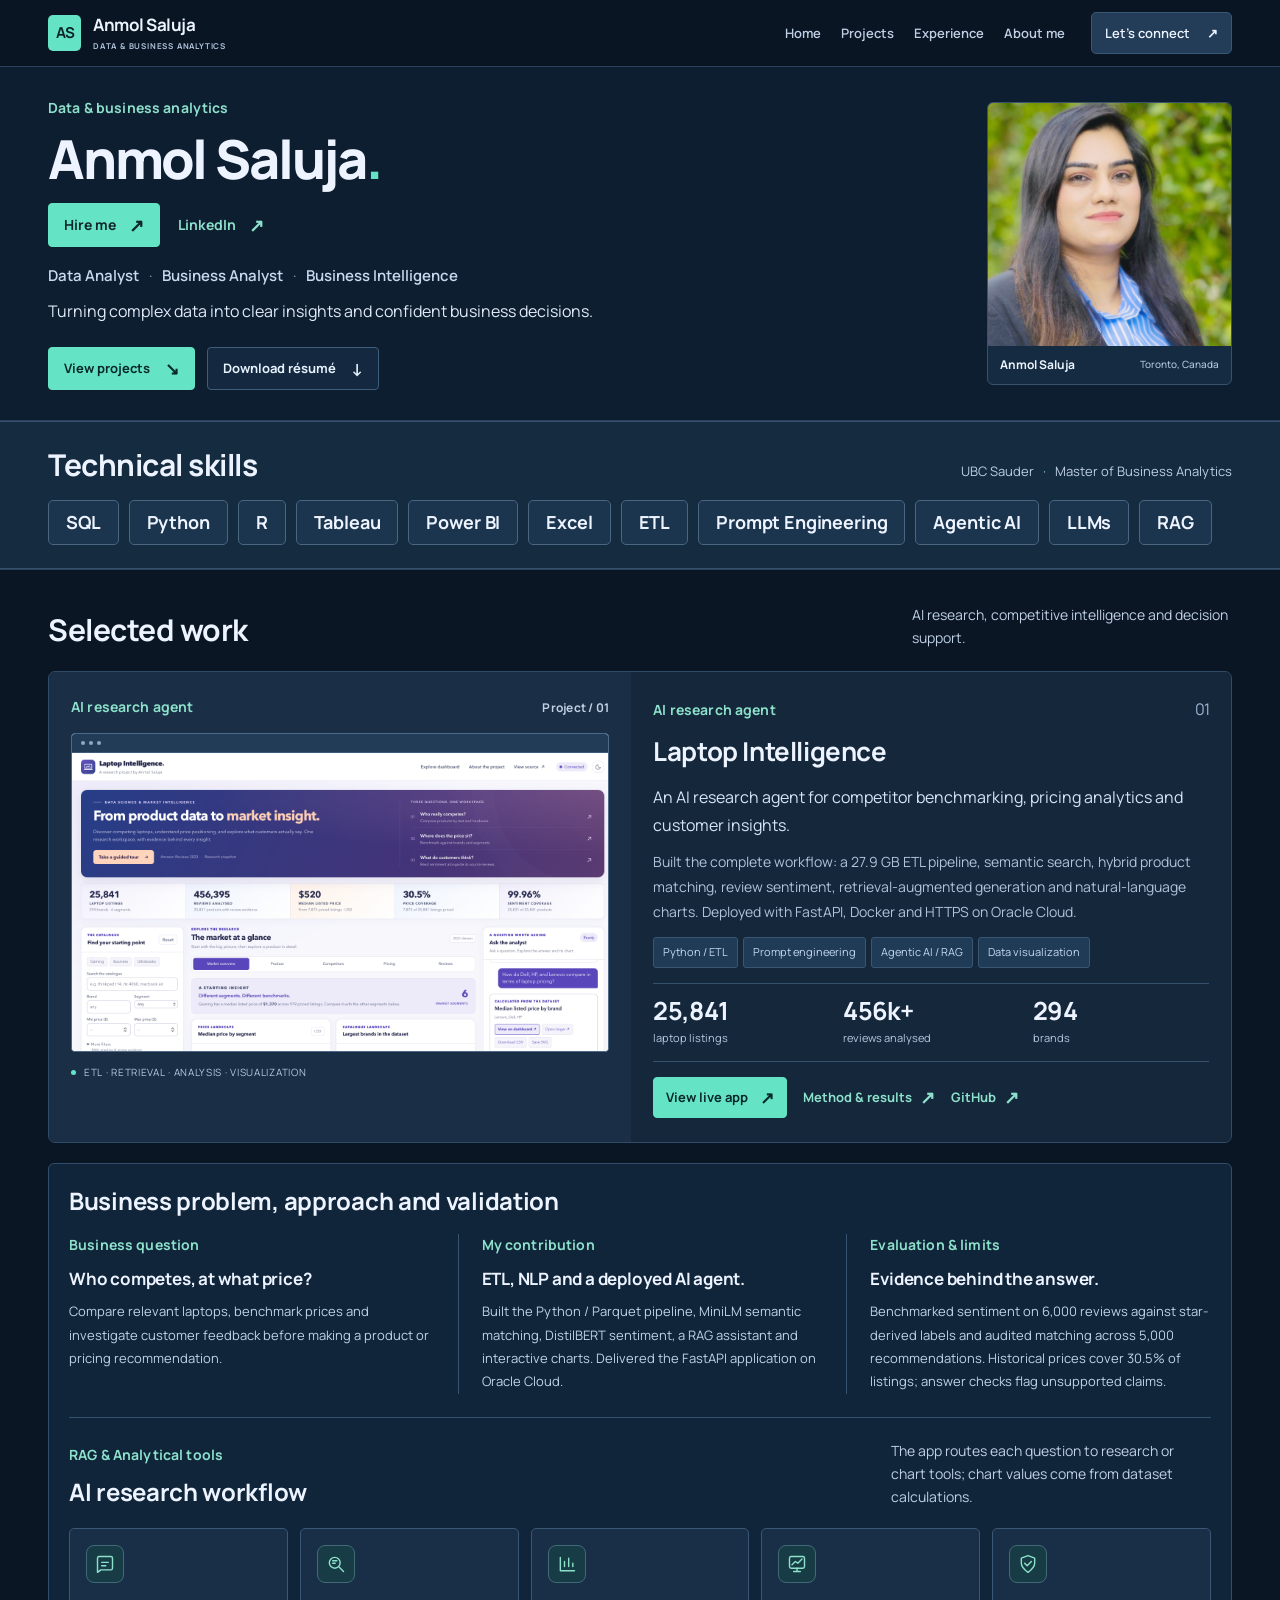
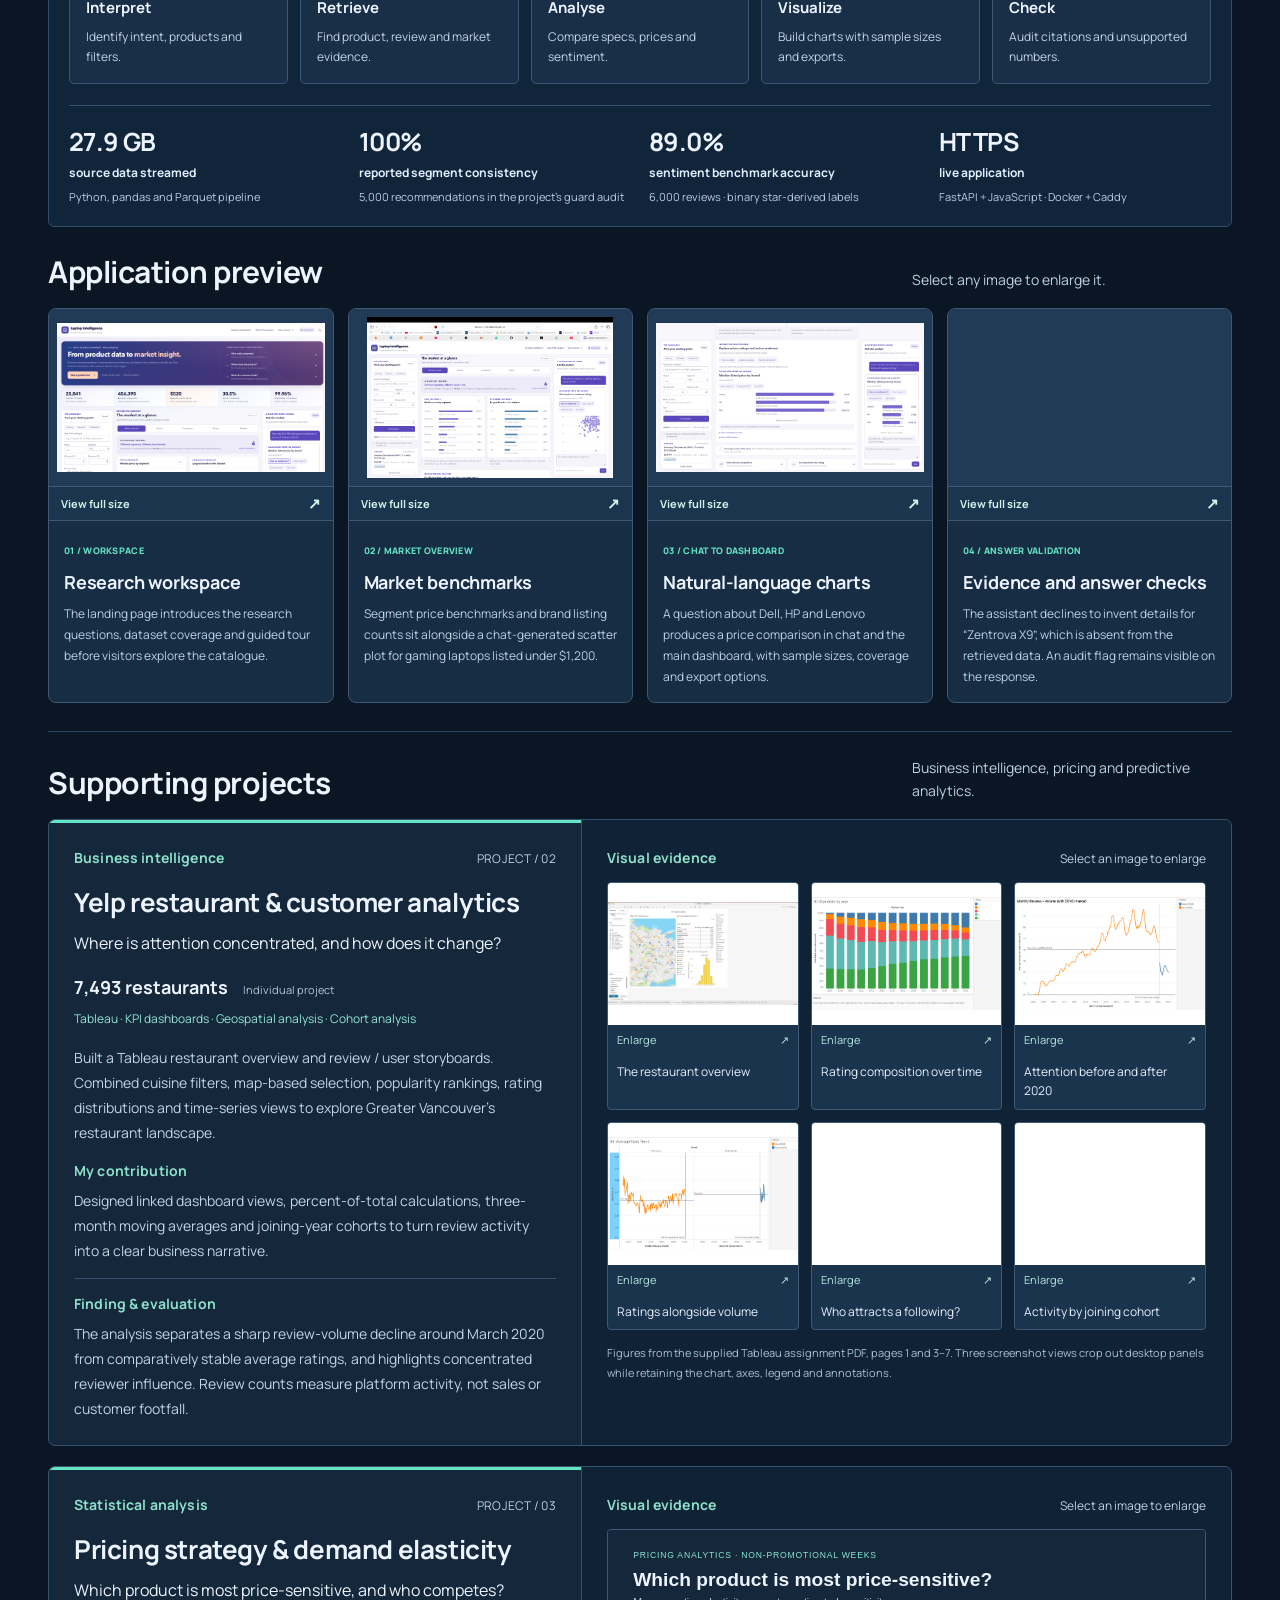
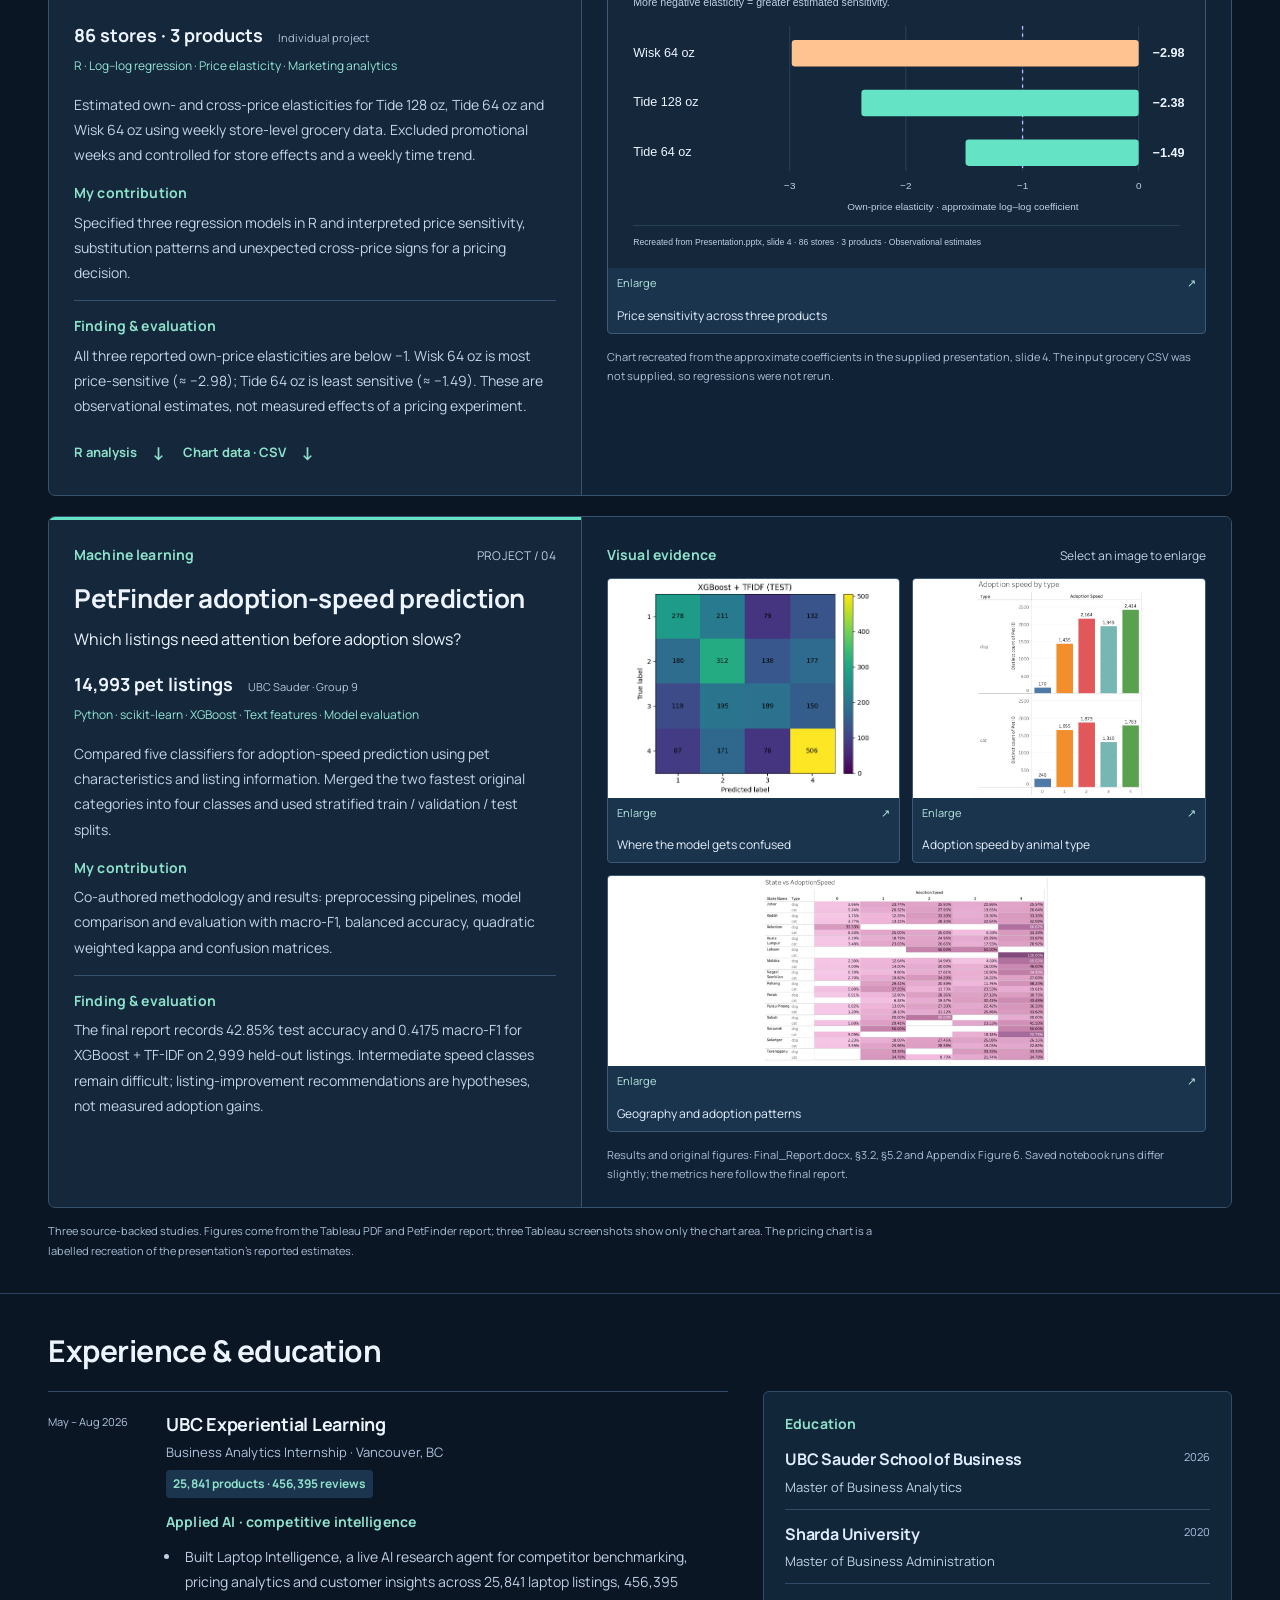
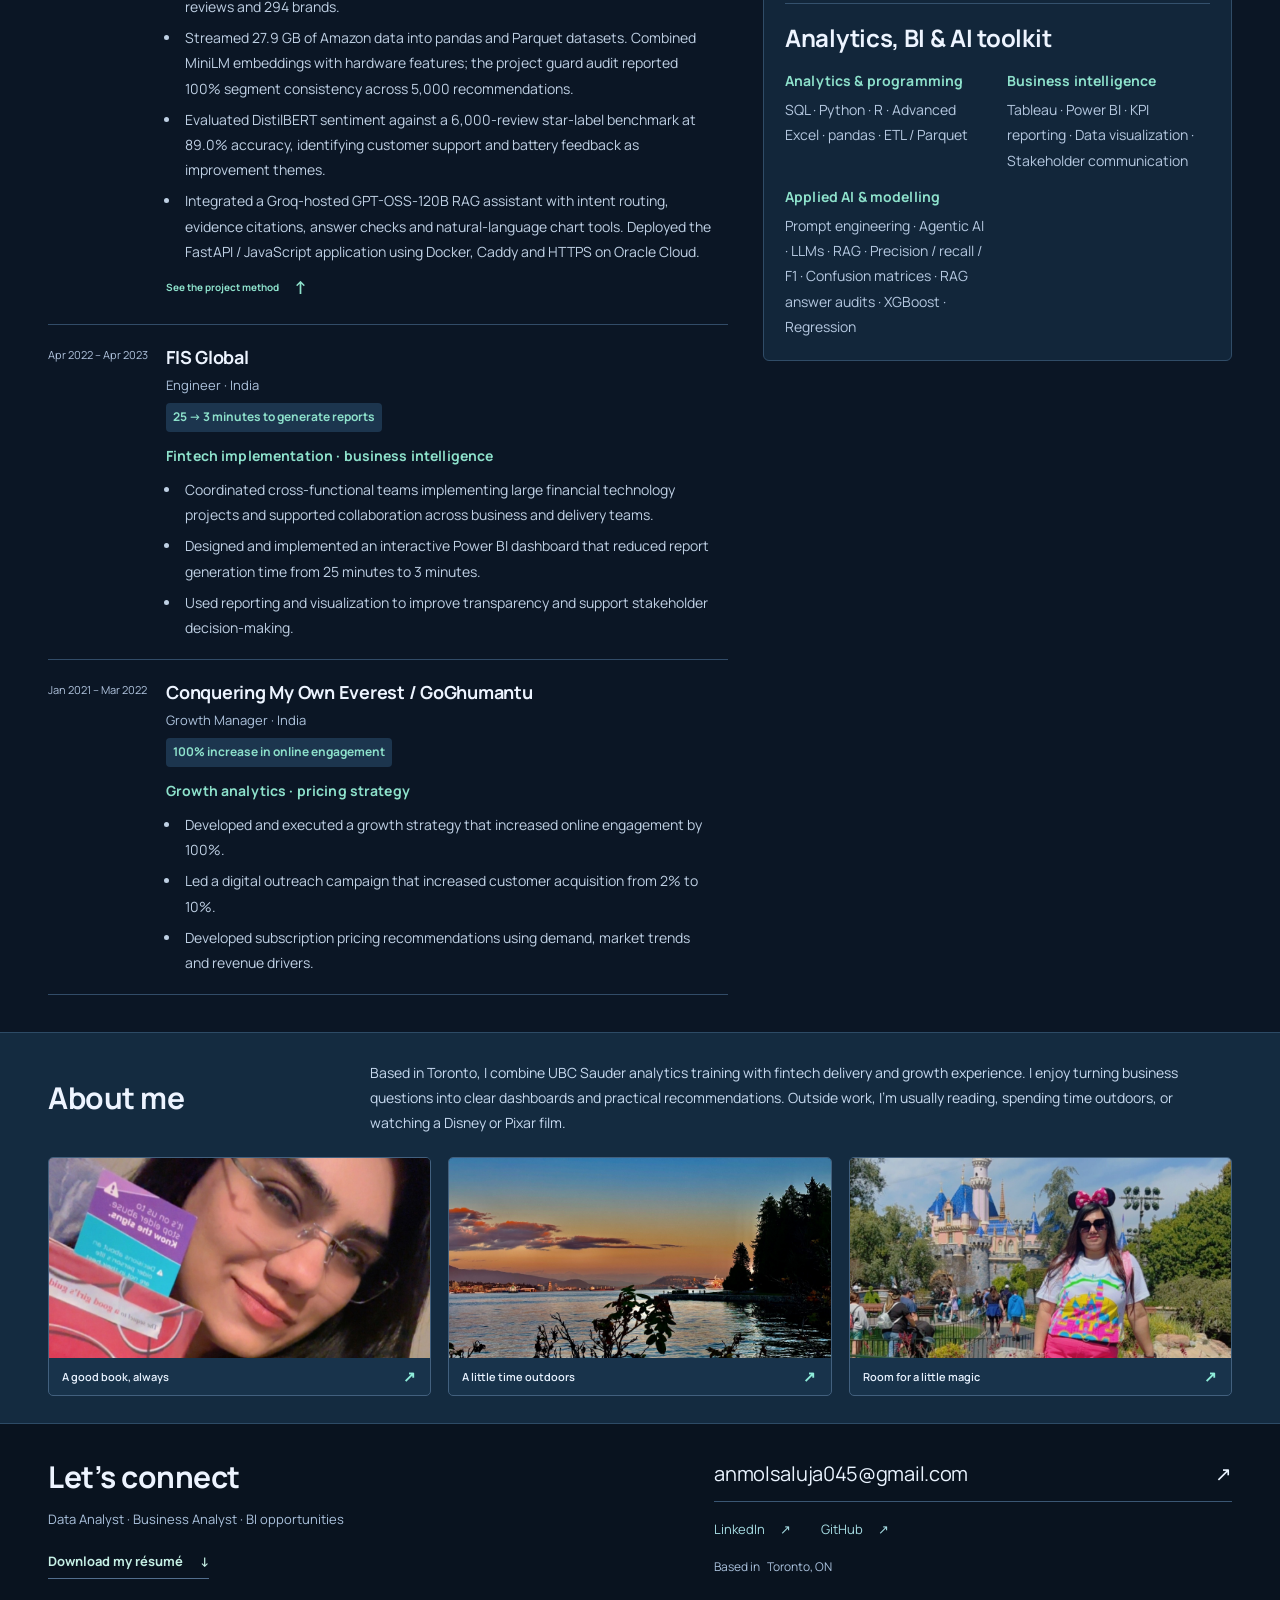
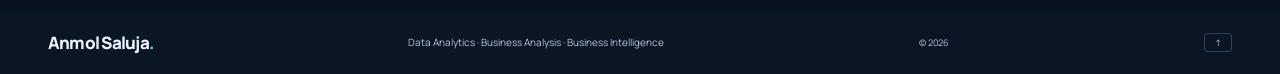
==== index.html @ be27ce51 "Publish Anmol Saluja analytics portfolio" ====
<!doctype html>
<html lang="en">
<head>
  <meta charset="utf-8">
  <meta name="viewport" content="width=device-width, initial-scale=1">
  <meta name="description" content="Anmol Saluja — Data Analyst, Business Analyst and BI portfolio. Explore a live laptop AI research agent, Python ETL and RAG, Tableau dashboards, pricing analytics in R and machine learning evaluation.">
  <meta name="theme-color" content="#0b1625">
  <meta property="og:title" content="Anmol Saluja | Data & Business Analytics">
  <meta property="og:description" content="SQL, Python, R, Tableau and Power BI. Explore Anmol Saluja’s data and business analytics work, original visual evidence, and live AI research agent.">
  <meta property="og:type" content="website">
  <meta property="og:url" content="https://anmol1722.github.io/">
  <link rel="canonical" href="https://anmol1722.github.io/">
  <title>Anmol Saluja | Data & Business Analytics</title>
  <link rel="icon" href="assets/favicon.svg" type="image/svg+xml">
  <link rel="stylesheet" href="assets/fonts.css">
  <link rel="stylesheet" href="assets/styles.css">
  <link rel="stylesheet" href="assets/profile.css">
  <link rel="stylesheet" href="assets/gallery.css">
  <link rel="stylesheet" href="assets/professional.css">
  <link rel="stylesheet" href="assets/project-evidence.css">
  <link rel="stylesheet" href="assets/hiring.css">
  <script src="assets/content.js" defer></script>
  <script src="assets/main.js" defer></script>
  <script src="assets/gallery.js" defer></script>
</head>
<body data-page="home" data-layout="single-page">
  <a class="skip-link" href="#main">Skip to content</a>
  <header class="site-header"><div class="container nav-wrap">
    <a class="wordmark" href="#home" aria-label="Anmol Saluja, home"><span class="brand-monogram" aria-hidden="true">AS</span><span class="brand-name">Anmol Saluja<small>DATA & BUSINESS ANALYTICS</small></span></a>
    <button class="menu-toggle" aria-controls="site-nav" aria-expanded="false" type="button"><span>Menu</span><svg viewBox="0 0 20 20" width="20" height="20" aria-hidden="true"><path d="M3 6h14M3 14h14"/></svg></button>
    <nav id="site-nav" class="site-nav" aria-label="Main navigation"><a href="#home">Home</a><a href="#selected-work">Projects</a><a href="#experience">Experience</a><a href="#about">About me</a><a class="nav-contact" href="#contact">Let’s connect <span aria-hidden="true">↗</span></a></nav>
  </div></header>
  <main id="main">
    <section class="intro-section" id="home" aria-labelledby="hero-title"><div class="container intro-layout">
      <div class="intro-copy">
        <p class="eyebrow">Data & business analytics</p>
        <h1 id="hero-title">Anmol Saluja<span>.</span></h1>
        <div class="intro-contact" aria-label="Hiring and professional contact"><a class="hire-link" data-contact="email" href="mailto:anmolsaluja045@gmail.com" aria-label="Hire me — email Anmol Saluja">Hire me <span aria-hidden="true">↗</span></a><a class="intro-linkedin" data-contact="linkedin" href="https://www.linkedin.com/in/anmol-saluja">LinkedIn <span aria-hidden="true">↗</span></a></div>
        <p class="intro-roles">Data Analyst <span aria-hidden="true">·</span> Business Analyst <span aria-hidden="true">·</span> Business Intelligence</p>
        <p class="intro-description">Turning complex data into clear insights and confident business decisions.</p>
        <div class="button-row"><a class="button button-dark" href="#selected-work">View projects <span aria-hidden="true">↘</span></a><a class="button button-outline" data-resume-download download>Download résumé <span aria-hidden="true">↓</span></a></div>
      </div>
      <figure class="portrait-card"><a class="portrait-image portrait-open" href="assets/photos/anmol-saluja-portrait.jpg" data-screenshot aria-label="View Anmol’s portrait full size"><img src="assets/photos/anmol-saluja-portrait.jpg" width="1179" height="2082" fetchpriority="high" alt="Anmol Saluja in a navy blazer and blue striped shirt, photographed outdoors"></a><figcaption><span data-screenshot-title>Anmol Saluja</span><span data-screenshot-caption>Toronto, Canada</span></figcaption></figure>
    </div></section>
    <section class="technical-skills" aria-labelledby="technical-skills-title"><div class="container">
      <div class="technical-skills-heading"><h2 id="technical-skills-title">Technical skills</h2><p>UBC Sauder <span aria-hidden="true">·</span> Master of Business Analytics</p></div>
      <ul class="technical-skills-list" aria-label="Analytics and AI technologies"><li>SQL</li><li>Python</li><li>R</li><li>Tableau</li><li>Power BI</li><li>Excel</li><li>ETL</li><li>Prompt Engineering</li><li>Agentic AI</li><li>LLMs</li><li>RAG</li></ul>
    </div></section>
    <section class="work-section" id="selected-work" aria-labelledby="work-title"><div class="container">
      <div class="section-heading"><h2 id="work-title">Selected work</h2><p>AI research, competitive intelligence and decision support.</p></div>
      <div id="projectGrid" class="project-list"></div>
      <noscript><p>Explore the project method, evaluation and screenshots below.</p></noscript>
      <section class="project-method" id="project-method" aria-labelledby="project-method-title">
        <div class="inline-section-heading"><h3 id="project-method-title">Business problem, approach and validation</h3></div>
        <div class="project-method-grid">
          <article><span>Business question</span><h4>Who competes, at what price?</h4><p>Compare relevant laptops, benchmark prices and investigate customer feedback before making a product or pricing recommendation.</p></article>
          <article><span>My contribution</span><h4>ETL, NLP and a deployed AI agent.</h4><p>Built the Python / Parquet pipeline, MiniLM semantic matching, DistilBERT sentiment, a RAG assistant and interactive charts. Delivered the FastAPI application on Oracle Cloud.</p></article>
          <article><span>Evaluation & limits</span><h4>Evidence behind the answer.</h4><p>Benchmarked sentiment on 6,000 reviews against star-derived labels and audited matching across 5,000 recommendations. Historical prices cover 30.5% of listings; answer checks flag unsupported claims.</p></article>
        </div>
        <div class="agent-workflow" aria-labelledby="agent-workflow-title">
          <div class="agent-workflow-heading"><div><span class="eyebrow">RAG & Analytical tools</span><h3 id="agent-workflow-title">AI research workflow</h3></div><p>The app routes each question to research or chart tools; chart values come from dataset calculations.</p></div>
          <ol class="agent-steps">
            <li><svg class="agent-step-icon" viewBox="0 0 24 24" aria-hidden="true" focusable="false"><path d="M8 10h8M8 14h5M7 19l-4 3V5a2 2 0 0 1 2-2h14a2 2 0 0 1 2 2v12a2 2 0 0 1-2 2Z"/></svg><strong>Interpret</strong><span>Identify intent, products and filters.</span></li>
            <li><svg class="agent-step-icon" viewBox="0 0 24 24" aria-hidden="true" focusable="false"><circle cx="10.5" cy="10.5" r="6.5"/><path d="m16 16 5 5M8 8h5M8 11h3"/></svg><strong>Retrieve</strong><span>Find product, review and market evidence.</span></li>
            <li><svg class="agent-step-icon" viewBox="0 0 24 24" aria-hidden="true" focusable="false"><path d="M4 4v16h17M9 15V9M14 15V5M19 15v-4"/></svg><strong>Analyse</strong><span>Compare specs, prices and sentiment.</span></li>
            <li><svg class="agent-step-icon" viewBox="0 0 24 24" aria-hidden="true" focusable="false"><rect x="3" y="3" width="18" height="14" rx="2"/><path d="m6 13 4-4 3 2 5-5M8 21h8M12 17v4"/></svg><strong>Visualize</strong><span>Build charts with sample sizes and exports.</span></li>
            <li><svg class="agent-step-icon" viewBox="0 0 24 24" aria-hidden="true" focusable="false"><path d="m12 2 8 3v6c0 5-8 11-8 11S4 16 4 11V5Z"/><path d="m8 11 3 3 5-5"/></svg><strong>Check</strong><span>Audit citations and unsupported numbers.</span></li>
          </ol>
        </div>
        <div id="projectAchievements" class="flagship-results" aria-label="Laptop project evaluation and delivery"></div>
      </section>
      <section class="project-gallery-inline" id="screenshots" aria-labelledby="screenshots-heading">
        <div class="inline-section-heading"><h3 id="screenshots-heading">Application preview</h3><span class="inline-gallery-hint">Select any image to enlarge it.</span></div>
        <div class="homepage-screenshots">
          <figure class="screenshot-card">
            <a class="screenshot-open" href="assets/screenshots/application-landing.png" data-screenshot aria-labelledby="screenshot-landing-title screenshot-landing-action">
              <div class="screenshot-image"><img src="assets/screenshots/application-landing.png" width="2912" height="1620" loading="lazy" decoding="async" alt="Laptop Intelligence landing page with a guided tour, dataset metrics, catalogue filters and an AI analyst panel"></div>
              <span class="screenshot-action" id="screenshot-landing-action">View full size <span aria-hidden="true">↗</span></span>
            </a>
            <figcaption><span class="screenshot-label">01 / WORKSPACE</span><h3 id="screenshot-landing-title">Research workspace</h3><p data-screenshot-caption>The landing page introduces the research questions, dataset coverage and guided tour before visitors explore the catalogue.</p></figcaption>
          </figure>
          <figure class="screenshot-card">
            <a class="screenshot-open" href="assets/screenshots/market-overview-scatter.png" data-screenshot aria-labelledby="screenshot-overview-title screenshot-overview-action">
              <div class="screenshot-image"><img src="assets/screenshots/market-overview-scatter.png" width="2940" height="1912" loading="lazy" decoding="async" alt="Market overview showing median prices by laptop segment, brand listing counts and a price versus rating scatter plot in the analyst chat"></div>
              <span class="screenshot-action" id="screenshot-overview-action">View full size <span aria-hidden="true">↗</span></span>
            </a>
            <figcaption><span class="screenshot-label">02 / MARKET OVERVIEW</span><h3 id="screenshot-overview-title">Market benchmarks</h3><p data-screenshot-caption>Segment price benchmarks and brand listing counts sit alongside a chat-generated scatter plot for gaming laptops listed under $1,200.</p></figcaption>
          </figure>
          <figure class="screenshot-card">
            <a class="screenshot-open" href="assets/screenshots/brand-price-comparison.png" data-screenshot aria-labelledby="screenshot-comparison-title screenshot-comparison-action">
              <div class="screenshot-image"><img src="assets/screenshots/brand-price-comparison.png" width="2912" height="1626" loading="lazy" decoding="async" alt="The same Dell, HP and Lenovo median listed price chart displayed in both the dashboard and analyst chat, with sample sizes and price coverage"></div>
              <span class="screenshot-action" id="screenshot-comparison-action">View full size <span aria-hidden="true">↗</span></span>
            </a>
            <figcaption><span class="screenshot-label">03 / CHAT TO DASHBOARD</span><h3 id="screenshot-comparison-title">Natural-language charts</h3><p data-screenshot-caption>A question about Dell, HP and Lenovo produces a price comparison in chat and the main dashboard, with sample sizes, coverage and export options.</p></figcaption>
          </figure>
          <figure class="screenshot-card">
            <a class="screenshot-open" href="assets/screenshots/assistant-refusal-audit.png" data-screenshot aria-labelledby="screenshot-audit-title screenshot-audit-action">
              <div class="screenshot-image"><img src="assets/screenshots/assistant-refusal-audit.png" width="2912" height="1596" loading="lazy" decoding="async" alt="The AI analyst declines to identify the fictitious Zentrova X9 laptop because it is absent from the retrieved data; the response shows one audit flag"></div>
              <span class="screenshot-action" id="screenshot-audit-action">View full size <span aria-hidden="true">↗</span></span>
            </a>
            <figcaption><span class="screenshot-label">04 / ANSWER VALIDATION</span><h3 id="screenshot-audit-title">Evidence and answer checks</h3><p data-screenshot-caption>The assistant declines to invent details for “Zentrova X9”, which is absent from the retrieved data. An audit flag remains visible on the response.</p></figcaption>
          </figure>
        </div>
      </section>
      <section class="resume-projects curated-projects" aria-labelledby="supporting-projects-title"><div class="resume-projects-heading"><h3 id="supporting-projects-title">Supporting projects</h3><p>Business intelligence, pricing and predictive analytics.</p></div><div id="additionalProjects" class="additional-project-grid"></div><p class="resume-project-source">Three source-backed studies. Figures come from the Tableau PDF and PetFinder report; three Tableau screenshots show only the chart area. The pricing chart is a labelled recreation of the presentation’s reported estimates.</p></section>
    </div></section>
    <section class="section container experience-section" id="experience" aria-labelledby="experience-title">
      <div class="section-heading"><h2 id="experience-title">Experience & education</h2></div>
      <div class="career-layout"><div id="careerTimeline" class="career-timeline"></div><aside class="education-panel"><p class="eyebrow">Education</p><div id="educationList"></div><div class="hiring-toolkit"><h3>Analytics, BI & AI toolkit</h3><div id="skillGroups" class="capability-list"></div></div></aside></div>
    </section>
    <section class="about-section" id="about" aria-labelledby="about-title"><div class="container compact-about"><h2 id="about-title">About me</h2><p data-profile="aboutShort"></p></div><div class="container homepage-personal-photos" id="personalGallery" aria-label="A few personal photos"></div></section>
    <section class="contact-section" id="contact" aria-labelledby="contact-title"><div class="container contact-layout"><div><h2 id="contact-title">Let’s connect</h2><p>Data Analyst · Business Analyst · BI opportunities</p><a class="contact-resume" data-resume-download download>Download my résumé <span aria-hidden="true">↓</span></a></div><div class="contact-links"><a data-contact="email" class="contact-email"><span data-profile="email">anmolsaluja045@gmail.com</span><span aria-hidden="true">↗</span></a><div><a data-contact="linkedin">LinkedIn <span aria-hidden="true">↗</span></a><a data-contact="github">GitHub <span aria-hidden="true">↗</span></a></div><p>Based in <span data-profile="location">Toronto, ON</span></p></div></div></section>
  </main>
  <footer class="site-footer container"><a class="wordmark" href="#home">Anmol Saluja<span>.</span></a><p>Data Analytics · Business Analysis · Business Intelligence</p><span>© <span data-year>2026</span></span><a href="#main" aria-label="Back to top">↑</a></footer>
  <dialog class="screenshot-viewer" id="screenshot-viewer" aria-labelledby="screenshot-viewer-title" aria-describedby="screenshot-viewer-caption">
    <div class="screenshot-viewer-header"><div><span class="screenshot-viewer-kicker">PORTFOLIO IMAGES</span><h2 id="screenshot-viewer-title"></h2></div><button class="screenshot-viewer-close" type="button" data-gallery-close autofocus>Close <span aria-hidden="true">×</span></button></div>
    <div class="screenshot-viewer-image"><img id="screenshot-viewer-image" alt=""></div>
    <div class="screenshot-viewer-footer"><p id="screenshot-viewer-caption"></p><div class="screenshot-viewer-controls"><div class="screenshot-viewer-pagination"><button type="button" data-gallery-prev aria-label="Previous screenshot">←</button><span id="screenshot-viewer-count" role="status" aria-live="polite" aria-atomic="true"></span><button type="button" data-gallery-next aria-label="Next screenshot">→</button></div><a id="screenshot-viewer-original" download>Download image <span aria-hidden="true">↗</span></a></div></div>
  </dialog>
</body>
</html>
---- assets/fonts.css ----
@font-face{font-family:Manrope;font-style:normal;font-weight:400;font-display:swap;src:url(fonts/manrope-400.ttf) format('truetype')}
@font-face{font-family:Manrope;font-style:normal;font-weight:500;font-display:swap;src:url(fonts/manrope-500.ttf) format('truetype')}
@font-face{font-family:Manrope;font-style:normal;font-weight:600;font-display:swap;src:url(fonts/manrope-600.ttf) format('truetype')}
@font-face{font-family:Manrope;font-style:normal;font-weight:700;font-display:swap;src:url(fonts/manrope-700.ttf) format('truetype')}
@font-face{font-family:Manrope;font-style:normal;font-weight:800;font-display:swap;src:url(fonts/manrope-800.ttf) format('truetype')}
@font-face{font-family:'Instrument Serif';font-style:italic;font-weight:400;font-display:swap;src:url(fonts/instrument-serif-italic.ttf) format('truetype')}
---- assets/styles.css ----
@charset "UTF-8";
:root{--paper:#f7f5ee;--paper-deep:#eeece2;--white:#fffefa;--ink:#243b32;--ink-dark:#1a3029;--muted:#646d62;--accent:#a7492b;--peach:#efb99a;--sage:#dce3d4;--line:#d8d9cb;--serif:"Iowan Old Style","Palatino Linotype","Book Antiqua",Georgia,serif;--sans:-apple-system,BlinkMacSystemFont,"Segoe UI",sans-serif;--radius:8px;--max:1240px}
*{box-sizing:border-box}html{scroll-behavior:smooth;scroll-padding-top:100px}body{margin:0;background:var(--paper);color:var(--ink);font:15px/1.7 var(--sans);-webkit-font-smoothing:antialiased}body::selection{background:var(--peach);color:var(--ink-dark)}a{color:inherit;text-decoration:none}button,input,select{font:inherit}button,a{-webkit-tap-highlight-color:transparent}button{color:inherit}button:not(:disabled),summary{cursor:pointer}button{border:0}img,svg{max-width:100%}img{display:block;height:auto}h1,h2,h3,p,figure{margin:0}h1,h2,h3{font-weight:500;line-height:1.12}h1,h2{font-family:var(--serif);letter-spacing:-.045em}em{font-family:var(--serif);font-weight:400;color:var(--accent)}strong{font-weight:650}p+p{margin-top:16px}button:focus-visible,a:focus-visible,summary:focus-visible,[tabindex]:focus-visible{outline:3px solid var(--accent);outline-offset:5px;border-radius:3px}.container{width:min(calc(100% - 96px),var(--max));margin-inline:auto}.section{padding-block:112px}.eyebrow{font-size:10px;font-weight:650;letter-spacing:.14em;line-height:1.7;text-transform:uppercase}.eyebrow-divider{margin-inline:9px;color:#8d9589}.status-dot{display:inline-block;width:7px;height:7px;border-radius:50%;background:#6e8566;flex-shrink:0}.skip-link{position:fixed;top:-80px;left:20px;z-index:100;background:var(--ink);color:white;padding:10px 20px}.skip-link:focus{top:12px}.site-header{position:sticky;top:0;z-index:50;background:rgba(247,245,238,.96);border-bottom:1px solid var(--line);backdrop-filter:blur(12px)}.nav-wrap{display:flex;align-items:center;justify-content:space-between;min-height:88px}.wordmark{font-family:var(--serif);font-weight:700;font-size:27px;letter-spacing:-1.2px;line-height:1.3;white-space:nowrap}.wordmark>span{color:var(--accent)}.site-nav{display:flex;align-items:center;gap:34px;font-size:12px;font-weight:500}.site-nav>a{position:relative;padding-block:8px}.site-nav>a:hover{color:var(--accent)}.site-nav .nav-contact{border:1px solid var(--ink);border-radius:4px;padding:10px 17px;margin-left:6px}.site-nav .nav-contact:hover{background:var(--ink);color:var(--white)}.nav-contact>span{margin-left:14px}.menu-toggle{display:none;background:none;align-items:center;gap:10px;font-size:12px}.menu-toggle svg{fill:none;stroke:currentColor;stroke-width:1.5}.hero{padding-block:92px 88px;display:grid;grid-template-columns:1.12fr 1fr;gap:70px;align-items:center}.hero-copy>.eyebrow{display:flex;gap:9px;align-items:center;font-size:9px;letter-spacing:.12em}.hero-copy>.eyebrow .eyebrow-divider{margin-inline:1px}.hero h1{font-size:clamp(52px,5.3vw,78px);line-height:1.02;margin-top:28px;white-space:nowrap}.hero-intro{margin-top:27px;font-size:17px;line-height:1.6;max-width:430px}.hero-description{font-size:14px;max-width:420px;color:var(--muted);margin-top:15px}.button-row{display:flex;align-items:center;flex-wrap:wrap;gap:24px}.hero .button-row{margin-top:32px}.button{display:inline-flex;align-items:center;justify-content:center;gap:23px;border-radius:4px;min-height:47px;padding:12px 20px;font-size:12px;font-weight:550;line-height:1.6;transition:background .15s,color .15s,transform .15s}.button>span{font-size:17px;line-height:1}.button:hover{transform:translateY(-2px)}.button-dark{background:var(--ink);color:var(--white);border:1px solid var(--ink)}.button-dark:hover{background:var(--ink-dark)}.button-outline{border:1px solid var(--line);background:transparent}.button-outline:hover{background:var(--paper-deep);border-color:var(--ink)}.text-link{font-size:12px;font-weight:550;display:inline-flex;align-items:center;gap:15px;border-bottom:1px solid transparent;line-height:1.9}.text-link:hover{color:var(--accent);border-color:currentColor}.text-link>span{font-size:18px}.hero-footnote{display:flex;align-items:center;gap:12px;font-size:10px;color:var(--muted);margin-top:51px}.mini-symbol{font-size:28px;color:var(--accent);line-height:1}.hero-art{position:relative;background:#e4e8dc;padding:26px 28px 0;border:1px solid #d2d8c9;border-radius:6px;isolation:isolate;box-shadow:11px 12px 0 -1px var(--paper),11px 12px 0 0 #d9dacd;transform:rotate(1.4deg)}.hero-art::before{content:"";position:absolute;inset:0;background-image:radial-gradient(#29453415 .7px,transparent .7px);background-size:6px 6px;z-index:-1;opacity:.55}.art-topline{display:flex;justify-content:space-between;gap:12px;font-size:8px;font-weight:650;letter-spacing:.12em}.art-title{font-family:var(--serif);font-size:37px;line-height:1.07;letter-spacing:-1.1px;margin-top:22px}.art-title>span{color:var(--accent)}.art-chart{margin-top:24px;padding:16px 18px 0;background:var(--white);border:1px solid #d5dbcc;border-radius:5px;box-shadow:0 5px 20px #283d3210;transform:rotate(-1.4deg)}.art-chart-head{display:flex;align-items:center;justify-content:space-between;gap:6px;font-size:10px;font-weight:600;padding-bottom:10px;border-bottom:1px solid var(--line)}.art-chart-head>span:last-child{font-size:8px;font-weight:400;color:var(--muted)}.mini-bars{padding-top:12px}.mini-bar-row{display:grid;grid-template-columns:65px 1fr 47px;align-items:center;gap:9px;margin-bottom:10px;font-size:9px;line-height:1.2}.mini-bar-track{height:10px;background:#edf0e8;overflow:hidden;border-radius:2px}.mini-bar-track>span{display:block;height:100%;background:#5a7560;border-radius:2px}.mini-bar-row:first-child .mini-bar-track>span{background:var(--accent)}.mini-bar-row>strong{text-align:right;font-size:9px;font-weight:550}.art-chart-foot{border-top:1px solid var(--line);display:flex;align-items:center;justify-content:space-between;gap:10px;font-size:8px;color:var(--muted);padding-block:10px}.art-chart-foot>a{width:23px;height:23px;border:1px solid var(--line);display:grid;place-items:center;color:var(--ink);border-radius:50%;font-size:14px}.art-chart-foot>a:hover{background:var(--sage)}.art-data-row{display:grid;grid-template-columns:1fr 1fr;gap:20px;padding:23px 7px 21px}.art-data-row>div{display:flex;flex-direction:column}.art-data-row>div+div{padding-left:25px;border-left:1px solid #c8d0bf}.art-data-row strong{font-family:var(--serif);font-size:29px;font-weight:400;line-height:1.1;letter-spacing:-1px}.art-data-row span{font-size:8px;color:#53624e;margin-top:6px}.art-caption{display:flex;align-items:center;gap:7px;margin-inline:-28px;padding:12px 22px;background:#d7dfcf;border-top:1px solid #ccd5c3;font-size:9px;border-radius:0 0 6px 6px}.art-caption>span:last-child{margin-left:auto;color:#52624c;font-size:8px}.art-caption .status-dot{width:5px;height:5px;background:var(--ink)}.discipline-strip{border-block:1px solid var(--line);background:var(--paper-deep)}.discipline-strip>.container{display:flex;align-items:center;justify-content:space-between;gap:18px;padding-block:19px;font-size:8px;letter-spacing:.13em;font-weight:600}.discipline-strip span+span::before{content:"✳";font-size:13px;color:var(--accent);margin-right:40px}.section-heading{display:flex;align-items:flex-end;justify-content:space-between;gap:30px;margin-bottom:42px}.section-heading h2{font-size:49px;margin-top:13px}.section-heading>p{font-size:12px;color:var(--muted);max-width:250px}.project-list{display:grid;gap:45px}.project-card{display:grid;grid-template-columns:1.18fr 1fr;border:1px solid var(--line);border-radius:6px;overflow:hidden;background:var(--white)}.project-cover{position:relative;display:flex;flex-direction:column;justify-content:center;min-height:420px;padding:35px;background:#dedfda;overflow:hidden}.project-cover::before{content:"";position:absolute;inset:0;background:radial-gradient(ellipse at 0 100%,#bac6bb 0,transparent 65%),linear-gradient(135deg,#e3e7de,#cdd8cd);pointer-events:none}.project-cover-label{display:flex;align-items:center;justify-content:space-between;position:relative;z-index:1;font-size:8px;letter-spacing:.12em;font-weight:650;margin-bottom:24px}.project-cover .cover-window{position:relative;background:var(--white);border:1px solid #b4bdaf;box-shadow:0 15px 30px #203d3429;border-radius:5px;overflow:hidden;transform:rotate(-3deg);transition:transform .35s}.project-cover:hover .cover-window{transform:rotate(-1deg) translateY(-4px)}.cover-window-top{display:flex;gap:4px;background:#f7f7f3;padding:9px;border-bottom:1px solid #dedfd6}.cover-window-top i{height:4px;width:4px;border-radius:50%;background:#aab7a5}.cover-window img{width:100%;aspect-ratio:1.44;object-fit:cover;object-position:top}.cover-caption{position:relative;display:flex;gap:6px;align-items:center;font-size:8px;letter-spacing:.07em;margin-top:24px}.cover-caption .status-dot{width:5px;height:5px;background:var(--ink)}.project-copy{padding:42px 38px}.project-category{font-size:8px;letter-spacing:.12em;font-weight:650;color:var(--muted);display:flex;align-items:center;justify-content:space-between;gap:14px}.project-category>span:last-child{font-size:24px;font-family:var(--serif);font-weight:400;letter-spacing:-1px;color:#9aab94}.project-copy h3{font-family:var(--serif);font-size:35px;letter-spacing:-1.1px;margin-top:17px}.project-summary{font-size:15px;line-height:1.6;margin-top:14px}.project-detail{font-size:12px;color:var(--muted);line-height:1.8;margin-top:12px}.tags{display:flex;gap:6px;flex-wrap:wrap;margin-top:19px}.tags>span{font-size:9px;border:1px solid var(--line);padding:3px 8px;border-radius:3px;color:var(--muted)}.project-metrics{display:grid;grid-template-columns:repeat(3,1fr);gap:15px;padding-block:23px;margin-top:22px;border-block:1px solid var(--line)}.project-metrics>div{display:flex;flex-direction:column}.project-metrics strong{font-family:var(--serif);font-size:25px;font-weight:400;line-height:1.1;letter-spacing:-.8px}.project-metrics span{font-size:8px;margin-top:6px;color:var(--muted)}.project-links{display:flex;align-items:center;flex-wrap:wrap;gap:23px;margin-top:25px}.project-links .button{min-height:43px;padding:10px 15px;font-size:10px;gap:16px}.project-links .text-link{font-size:10px}.next-project-note{display:flex;gap:21px;align-items:center;padding-top:27px;margin-top:25px;border-top:1px solid var(--line)}.next-project-symbol{font-family:var(--serif);font-size:35px;color:var(--accent);font-weight:300;line-height:1}.next-project-note p{font-size:11px;color:var(--muted)}.next-project-note strong{color:var(--ink);font-weight:500}.next-project-note .text-link{margin-left:auto;white-space:nowrap;font-size:10px}.approach-section{padding-block:90px;background:var(--paper-deep);border-block:1px solid var(--line)}.approach-layout{display:grid;grid-template-columns:1fr 1.15fr;gap:100px}.approach-layout h2{font-size:48px;margin-top:17px}.section-description{max-width:310px;color:var(--muted);font-size:13px;margin-top:22px}.approach-list{padding:0;margin:0;list-style:none}.approach-list li{display:flex;gap:26px;padding-block:22px;border-bottom:1px solid #cdd0c1}.approach-list li:first-child{padding-top:0}.approach-list li:last-child{border-bottom:0;padding-bottom:0}.approach-list li>span{font-size:11px;color:var(--accent);padding-top:4px}.approach-list h3{font-size:16px;line-height:1.4;font-weight:500}.approach-list p{font-size:12px;line-height:1.8;color:var(--muted);margin-top:8px;max-width:420px}.about-layout{display:grid;grid-template-columns:1fr 1.15fr;gap:100px;align-items:center}.about-monogram{position:relative;display:flex;flex-direction:column;justify-content:center;align-items:center;background:var(--sage);min-height:445px;border:1px solid #d1d9c8;border-radius:5px;background-image:linear-gradient(#60715a10 1px,transparent 1px),linear-gradient(90deg,#60715a10 1px,transparent 1px);background-size:32px 32px}.about-monogram>span:first-child{font-family:var(--serif);font-size:145px;font-weight:400;letter-spacing:-16px;line-height:1.2;transform:translateX(-5px)}.monogram-dot{color:var(--accent)}.about-monogram>div{font-size:9px;font-weight:550;letter-spacing:.13em;text-align:center;line-height:1.9;margin-top:15px}.about-monogram .monogram-location{position:absolute;bottom:24px;left:26px;right:26px;display:flex;justify-content:space-between;font-size:8px;letter-spacing:.12em;font-weight:600}.monogram-location>span{font-size:18px;line-height:1}.about-copy h2{font-size:47px;margin-top:14px}.about-copy p{font-size:13px;color:var(--muted)}.about-copy .about-lead{font-size:15px;color:var(--ink);margin-top:22px;line-height:1.85}.capability-list{display:grid;grid-template-columns:1fr 1fr;gap:15px 20px;margin-block:28px}.capability-list>div{border-top:1px solid var(--line);padding-top:12px}.capability-list>div>span{font-size:8px;letter-spacing:.1em;color:var(--muted)}.capability-list>div>p{font-size:10px;margin-top:3px;color:var(--ink)}.contact-section{padding-block:88px;background:var(--ink);color:var(--paper)}.contact-layout{display:grid;grid-template-columns:1.1fr 1fr;gap:100px;align-items:center}.contact-layout .eyebrow{color:#c4d0bc;font-weight:500}.contact-layout h2{font-size:53px;margin-top:20px}.contact-layout em{color:var(--peach)}.contact-layout>div>p:last-child{font-size:12px;margin-top:20px;color:#c0cbbc}.contact-links{padding-top:21px;min-width:0}.contact-email{display:flex;align-items:center;justify-content:space-between;gap:20px;font-family:var(--serif);font-size:24px;letter-spacing:-.6px;padding-bottom:19px;border-bottom:1px solid #5c6d5e}.contact-email:hover{color:var(--peach)}.contact-email>span:first-child{overflow-wrap:anywhere}.contact-links>div{display:flex;gap:30px;margin-top:20px;font-size:12px}.contact-links>div a:hover{color:var(--peach)}.contact-links>div a>span{margin-left:12px}.contact-links>p{display:flex;align-items:center;gap:7px;font-size:10px!important;margin-top:38px!important}.contact-links .status-dot{width:6px;height:6px;background:#b2c1a5}.site-footer{display:flex;align-items:center;justify-content:space-between;gap:20px;padding-block:29px}.site-footer .wordmark{font-size:22px}.site-footer>p,.site-footer>span,.site-footer>a:not(.wordmark){font-size:9px;color:var(--muted)}.site-footer>a:last-child{font-size:20px;line-height:1;border:1px solid var(--line);padding:4px 10px;border-radius:3px}.site-footer>a:last-child:hover{color:var(--accent);border-color:var(--accent)}
/* The project story */
.case-hero{padding-top:39px}.back-link{font-size:10px;color:var(--muted);display:inline-flex;gap:10px;align-items:center}.back-link:hover{color:var(--accent)}.case-hero>.eyebrow{margin-top:46px;font-size:9px}.case-hero h1{font-size:clamp(57px,6.8vw,92px);margin-top:21px;line-height:1.02}.case-hero-bottom{display:flex;align-items:center;justify-content:space-between;gap:45px;margin-top:28px}.case-hero-bottom>p{font-size:15px;max-width:520px;line-height:1.8;color:var(--muted)}.case-hero-bottom .button-row{gap:12px;flex-shrink:0}.case-metrics{display:grid;grid-template-columns:repeat(4,1fr);border-block:1px solid var(--line);margin-top:42px;padding-block:25px}.case-metrics>div{display:flex;flex-direction:column;align-items:center;border-right:1px solid var(--line)}.case-metrics>div:first-child{align-items:flex-start}.case-metrics>div:last-child{border:0}.case-metrics strong{font-family:var(--serif);font-size:35px;letter-spacing:-1px;font-weight:400;line-height:1.1}.case-metrics span{font-size:9px;color:var(--muted);margin-top:8px}.case-screenshot{padding-top:43px;padding-bottom:38px}.browser-frame{padding:22px 24px 0;background:#dde3d6;border:1px solid #cfd7c6;border-radius:7px;overflow:hidden}.browser-top{display:flex;align-items:center;justify-content:space-between;gap:15px;font-size:9px;color:var(--muted);background:var(--white);padding:9px 13px;border:1px solid #d4dacf;border-bottom:0;border-radius:4px 4px 0 0}.browser-top>a{font-size:16px;line-height:1}.browser-dots{display:flex;gap:4px}.browser-dots i{height:5px;width:5px;border-radius:50%;background:#a1af98}.browser-frame>img{width:100%;max-height:650px;object-fit:cover;object-position:top;border:1px solid #d4dacf;border-bottom:0}.case-screenshot figcaption{font-size:9px;color:var(--muted);margin-top:12px;text-align:center}.case-nav{position:sticky;top:88px;z-index:30;background:var(--paper);border-block:1px solid var(--line)}.case-nav>.container{display:flex;gap:40px;justify-content:center;overflow:auto;padding-block:17px;scrollbar-width:thin}.case-nav a{font-size:10px;white-space:nowrap}.case-nav a:hover{color:var(--accent)}body[data-page="case-study"] section[id]{scroll-margin-top:150px}.case-intro{display:grid;grid-template-columns:1.65fr 1fr;gap:100px}.case-intro h2{font-size:49px;margin-top:17px}.large-copy{font-size:17px;line-height:1.8;margin-top:25px}.case-intro>div>p:last-child{font-size:13px;color:var(--muted);max-width:615px}.project-facts{border-left:1px solid var(--line);padding-left:32px;align-self:start;margin-top:5px;display:grid;gap:23px}.project-facts>div>span{font-size:8px;letter-spacing:.12em;color:var(--muted);font-weight:600}.project-facts p{font-size:12px;line-height:1.8;margin-top:6px}.method-section{background:var(--paper-deep);padding-block:90px;border-block:1px solid var(--line)}.pipeline{list-style:none;margin:0;padding:0;display:grid;grid-template-columns:repeat(5,1fr);border-block:1px solid #cbd1bf}.pipeline li{padding:23px 20px 27px;border-right:1px solid #cbd1bf}.pipeline li:first-child{padding-left:0}.pipeline li:last-child{border:0;padding-right:0}.pipeline li>span{font-size:9px;color:var(--accent)}.pipeline h3{font-size:15px;margin-top:14px;line-height:1.4;font-weight:550}.pipeline p{font-size:11px;color:var(--muted);line-height:1.8;margin-top:10px}.method-detail{display:grid;grid-template-columns:1fr 2fr;gap:70px;align-items:center;margin-top:44px}.method-detail-number{font-family:var(--serif);font-size:65px;color:#87987e;letter-spacing:-3px;font-weight:400;white-space:nowrap}.method-detail-number>span{font-family:var(--sans);font-size:30px;margin-inline:14px;vertical-align:middle;color:var(--accent);font-weight:200}.method-detail h3{font-family:var(--serif);font-size:28px;letter-spacing:-.7px}.method-detail p{font-size:12px;margin-top:12px;line-height:1.9}.method-detail .muted{font-size:10px;color:var(--muted)}.findings-explorer{border:1px solid var(--line);border-radius:7px;background:var(--white);overflow:hidden}.chart-toolbar{display:flex;align-items:center;justify-content:space-between;gap:20px;border-bottom:1px solid var(--line);padding:16px 22px;background:#f0f1e8}.chart-tabs{display:flex;gap:4px}.chart-tabs>button{padding:9px 12px;border-radius:4px;background:transparent;color:var(--muted);font-size:10px;white-space:nowrap}.chart-tabs>button[aria-selected="true"]{background:var(--ink);color:var(--white)}.chart-tabs>button:hover:not([aria-selected="true"]){background:#e2e6d9;color:var(--ink)}.data-badge{display:flex;align-items:center;gap:6px;font-size:7px;letter-spacing:.09em;white-space:nowrap}.data-badge .status-dot{height:5px;width:5px}.finding-panel{display:grid;grid-template-columns:1.65fr 1fr}.finding-chart{min-width:0;padding:29px}.finding-chart-heading{display:flex;align-items:center;justify-content:space-between;gap:15px}.finding-chart-heading .eyebrow{font-size:8px;color:var(--muted)}.finding-chart-heading h3{font-size:16px;margin-top:5px;font-weight:550;line-height:1.5}.chart-export{font-size:8px;background:var(--paper);border:1px solid var(--line);border-radius:4px;white-space:nowrap;padding:6px 9px}.chart-export:hover{background:var(--sage)}.chart-export>span{margin-left:6px}.evidence-bars{display:grid;gap:13px;margin-top:29px}.evidence-row{display:grid;grid-template-columns:107px 1fr 61px;gap:10px;align-items:center;width:100%;background:transparent;text-align:left;padding:3px 0;border-radius:3px;line-height:1.4}.evidence-row:hover,.evidence-row:focus-visible{background:#f2f2e9}.evidence-row-label{font-size:10px}.evidence-track{display:block;height:16px;background:#edf0e7;border-radius:2px;overflow:hidden}.evidence-fill{display:block;height:100%;background:#56705a;border-radius:2px}.evidence-row:first-child .evidence-fill{background:var(--accent)}.evidence-row>strong{font-size:10px;text-align:right;font-weight:550}.evidence-sample{font-size:8px;color:var(--muted);display:block;margin-top:3px;grid-column:2/-1}.sentiment-bars .evidence-row{grid-template-columns:107px 1fr 45px}.sentiment-bars .evidence-row:first-child .evidence-fill{background:#56705a}.sentiment-bars .evidence-fill.is-low{background:var(--accent)}.chart-inspection{font-size:9px;background:var(--paper);padding:9px 10px;margin-top:22px;line-height:1.7;border-radius:3px;min-height:47px;color:#4c5b4b;overflow-wrap:anywhere}.chart-source{font-size:8px;color:var(--muted);margin-top:14px;line-height:1.8}.exact-data{margin-top:15px}.exact-data summary{font-size:9px;font-weight:550}.data-table-wrap{max-height:270px;overflow:auto;margin-top:10px}.data-table-wrap table{border-collapse:collapse;width:100%;font-size:9px;text-align:left}.data-table-wrap th,.data-table-wrap td{border-bottom:1px solid var(--line);padding:9px 7px;vertical-align:top;line-height:1.6}.data-table-wrap thead{position:sticky;top:0;background:#eef0e6}.data-table-wrap tbody th{font-weight:450;max-width:280px}.data-table-wrap td{white-space:nowrap}.finding-story{background:#e9eddf;border-left:1px solid var(--line);padding:30px 27px;display:flex;flex-direction:column;align-items:flex-start}.finding-number{font-family:var(--serif);color:#819676;font-size:40px;line-height:1;letter-spacing:-1px}.finding-story h3{font-family:var(--serif);font-size:29px;letter-spacing:-.9px;line-height:1.13;margin-top:21px}.finding-story>p{font-size:12px;margin-top:17px;line-height:1.9}.finding-action{padding-top:18px;margin-top:23px;border-top:1px solid #cad4bd}.finding-action>span{font-size:7px;letter-spacing:.1em;font-weight:650}.finding-action p{font-size:11px;line-height:1.9;margin-top:9px}.finding-story .text-link{font-size:9px;gap:7px;margin-top:auto;padding-top:25px;line-height:1.8}.analysis-footnote{font-size:10px;color:var(--muted);max-width:700px;margin-top:17px}.scatter-plot{margin-top:22px}.scatter-plot svg{width:100%;height:auto;display:block;font-family:var(--sans);overflow:visible}.scatter-point{fill:#597660;fill-opacity:.65;stroke:var(--white);stroke-width:1;cursor:pointer}.scatter-point:hover,.scatter-point:focus{fill:var(--accent);fill-opacity:1;stroke:var(--ink);stroke-width:2;outline:none}.scatter-axis{font-size:10px;fill:var(--muted)}.scatter-grid{stroke:#dedfd3;stroke-width:1}.scatter-label{font-size:10px;fill:var(--muted)}.validation-section{background:var(--paper-deep);padding-block:90px;border-block:1px solid var(--line)}.validation-grid{display:grid;grid-template-columns:1fr 1fr;gap:22px}.validation-card{border:1px solid #d6d9c9;border-radius:5px;padding:29px;background:var(--paper)}.validation-label{font-size:8px;letter-spacing:.1em;font-weight:650}.validation-value{font-family:var(--serif);font-size:73px;line-height:1;letter-spacing:-4px;margin-top:22px}.validation-value>span:not(.ablation-arrow){font-size:36px;margin-left:4px}.validation-value .ablation-arrow{font-family:var(--sans);font-size:35px;font-weight:250;color:var(--accent);margin-inline:7px;vertical-align:middle;letter-spacing:0}.validation-card h3{font-size:15px;margin-top:21px;line-height:1.5;font-weight:550}.validation-card>p{font-size:12px;line-height:1.85;color:var(--muted);margin-top:12px}.validation-card .small-note{font-size:9px;line-height:1.8;margin-top:20px;border-top:1px solid var(--line);padding-top:14px}.evaluation-bars{margin-top:22px;display:grid;gap:12px}.evaluation-bars>div{display:grid;grid-template-columns:90px 1fr 39px;gap:10px;align-items:center;font-size:9px}.evaluation-bars>div>div{height:8px;background:#dfe4d5;border-radius:2px;overflow:hidden}.evaluation-bars i{height:100%;display:block;background:#5a765b;border-radius:2px}.evaluation-bars>div+div i{background:#a1af98}.evaluation-bars strong{font-size:9px;font-weight:550;text-align:right}.ablation-details{margin-top:22px;display:grid;gap:12px}.ablation-details>div{display:flex;align-items:center;justify-content:space-between;gap:20px;font-size:10px;line-height:1.6}.ablation-details strong{font-weight:550;color:var(--accent);white-space:nowrap}.limitations{border-block:1px solid #c9cebc;margin-top:32px}.limitations summary{display:flex;justify-content:space-between;gap:20px;font-size:12px;padding-block:18px;list-style:none}.limitations summary::-webkit-details-marker{display:none}.limitations summary>span{font-size:19px;line-height:1}.limitations[open] summary>span{transform:rotate(45deg)}.limitations>div{padding-bottom:24px;display:grid;grid-template-columns:1fr 1fr;gap:20px 38px}.limitations p{font-size:11px;color:var(--muted);margin:0;line-height:1.9}.limitations strong{color:var(--ink);font-weight:550}.delivery-layout{display:grid;grid-template-columns:1fr 1fr;gap:100px}.delivery-layout h2{font-size:49px;margin-top:15px}.delivery-layout .large-copy{font-size:15px;color:var(--muted);max-width:460px}.delivery-links{display:flex;align-items:center;flex-wrap:wrap;gap:22px;margin-top:27px}.delivery-links .button{font-size:10px}.delivery-links .text-link{font-size:10px}.build-list>div{border-bottom:1px solid var(--line);padding-block:22px}.build-list>div:first-child{padding-top:0}.build-list>div:last-child{border:0}.build-list>div>span{font-size:8px;color:var(--muted);letter-spacing:.09em}.build-list h3{font-size:14px;font-weight:550;line-height:1.5;margin-top:7px}.build-list p{font-size:11px;color:var(--muted);margin-top:7px;line-height:1.9}.reflection-section{padding-block:70px;background:#e5e7db;border-top:1px solid var(--line)}.reflection-layout{display:grid;grid-template-columns:1fr 3fr;gap:70px;align-items:start}.reflection-layout>span{font-family:var(--serif);font-size:210px;line-height:1;color:#a0b197;letter-spacing:-12px;text-align:center}.reflection-layout h2{font-size:43px;margin-top:15px}.reflection-layout p:last-child{font-size:13px;max-width:650px;line-height:1.9;margin-top:20px;color:#53624e}
@media(min-width:1500px){.hero{gap:100px;padding-block:110px 105px}.hero h1{font-size:84px}.hero-art{margin-left:10px}}
@media(max-width:1120px){.container{width:calc(100% - 64px)}.hero{gap:38px;padding-block:75px}.hero h1{font-size:62px}.hero-copy>.eyebrow{font-size:8px;gap:6px}.hero-intro{font-size:15px}.hero-description{font-size:13px}.hero-art{padding:24px 22px 0}.art-title{font-size:32px}.art-caption{margin-inline:-22px}.art-chart{padding-inline:14px}.art-topline{font-size:7px}.hero .button-row{gap:17px}.hero .text-link{font-size:11px}.discipline-strip span+span::before{margin-right:18px}.project-copy{padding:32px 27px}.project-cover{padding:28px;min-height:405px}.project-copy h3{font-size:31px}.project-summary{font-size:13px}.project-detail{font-size:11px}.project-category{font-size:7px}.project-links{gap:16px}.approach-layout,.about-layout,.contact-layout,.case-intro,.delivery-layout{gap:60px}.contact-email{font-size:20px}.contact-layout h2{font-size:47px}.case-hero-bottom{gap:30px}.case-hero-bottom .button{font-size:10px;padding-inline:14px;gap:15px}.case-hero-bottom>p{font-size:13px;max-width:435px}.finding-chart{padding:24px}.finding-panel{grid-template-columns:1.5fr 1fr}.finding-story{padding:26px 22px}.finding-story h3{font-size:26px}.finding-chart-heading h3{font-size:14px}.chart-toolbar{padding-inline:18px}.chart-tabs>button{padding-inline:10px;font-size:9px}.evidence-row,.sentiment-bars .evidence-row{grid-template-columns:94px 1fr 50px}.evidence-row-label{font-size:9px}.chart-export{font-size:7px}.pipeline li{padding-inline:15px}.section{padding-block:90px}}
@media(max-width:900px){.hero{grid-template-columns:1fr 1fr;gap:28px;padding-block:65px}.hero h1{font-size:51px;white-space:normal}.hero-intro{font-size:14px}.hero-description{font-size:12px}.hero .button-row{gap:14px;align-items:flex-start}.hero .button{font-size:10px;padding:11px 14px;min-height:42px;gap:12px}.hero .text-link{padding-top:6px;font-size:10px}.hero-footnote{margin-top:28px;font-size:9px}.hero-art{padding:20px 17px 0}.art-topline{font-size:6px}.art-title{font-size:29px}.art-caption{margin-inline:-17px;padding-inline:15px;font-size:8px}.art-caption>span:last-child{font-size:6px}.art-data-row{gap:10px}.art-data-row>div+div{padding-left:15px}.art-data-row strong{font-size:25px}.art-chart{padding:14px 11px 0;margin-top:19px}.mini-bar-row{grid-template-columns:53px 1fr 36px;font-size:8px;gap:7px}.mini-bar-row>strong{font-size:8px}.art-chart-head{font-size:9px}.art-chart-head>span:last-child{font-size:6px}.art-chart-foot{font-size:7px}.section-heading h2,.approach-layout h2,.about-copy h2,.case-intro h2,.delivery-layout h2{font-size:41px}.project-card{grid-template-columns:1fr 1fr}.project-cover{padding:22px;min-height:400px}.project-cover-label{font-size:6px}.project-copy{padding:28px 23px}.project-copy h3{font-size:29px}.project-metrics{gap:9px}.project-metrics strong{font-size:21px}.project-metrics span{font-size:7px}.project-links{gap:15px}.project-links .button{font-size:9px;gap:12px}.project-links .text-link{font-size:9px}.tags>span{font-size:8px;padding-inline:6px}.approach-layout,.about-layout,.contact-layout,.case-intro,.delivery-layout{gap:40px}.about-monogram{min-height:400px}.about-monogram>span:first-child{font-size:120px}.contact-layout h2{font-size:40px}.contact-email{font-size:18px}.contact-links>div{font-size:11px;gap:23px}.contact-layout>div>p:last-child{font-size:11px}.contact-layout{grid-template-columns:1fr 1fr}.case-hero h1{font-size:68px}.case-hero-bottom{align-items:flex-start;flex-direction:column;gap:22px}.case-hero-bottom>p{max-width:650px;font-size:14px}.pipeline{grid-template-columns:repeat(3,1fr);row-gap:15px}.pipeline li:nth-child(3){border-right:0;padding-right:0}.pipeline li:nth-child(4){padding-left:0}.pipeline li:last-child{padding-right:15px;border-right:1px solid #cbd1bf}.pipeline li{padding-block:20px}.method-detail{gap:35px;grid-template-columns:.8fr 2fr}.method-detail-number{font-size:50px}.method-detail-number>span{font-size:20px;margin-inline:10px}.finding-panel{grid-template-columns:1.45fr 1fr}.chart-toolbar .data-badge{display:none}.finding-chart{padding:22px 18px}.finding-story{padding:25px 20px}.finding-story h3{font-size:24px}.finding-story>p{font-size:11px}.finding-action p{font-size:10px}.finding-action{margin-top:20px}.evidence-row,.sentiment-bars .evidence-row{grid-template-columns:85px 1fr 44px;gap:8px}.evidence-row>strong{font-size:9px}.finding-chart-heading{align-items:flex-start;flex-wrap:wrap;gap:10px}.chart-export{font-size:8px}.evidence-bars{margin-top:22px;gap:11px}.evidence-row-label{font-size:8px}.validation-value{font-size:65px}.validation-card{padding:24px}.validation-card>p{font-size:11px}.validation-card h3{font-size:14px}.reflection-layout{gap:35px}.reflection-layout h2{font-size:39px}.reflection-layout>span{font-size:180px}.case-nav>.container{gap:28px}}
@media(max-width:700px){html{scroll-padding-top:85px}.container{width:calc(100% - 40px)}.nav-wrap{min-height:72px}.wordmark{font-size:25px}.menu-toggle{display:flex;min-height:44px}.site-nav{display:none;position:absolute;top:72px;left:0;right:0;padding:16px 20px 22px;background:var(--paper);border-bottom:1px solid var(--line);gap:0;box-shadow:0 10px 18px #203d340c}.site-nav.is-open{display:flex;flex-direction:column;align-items:stretch}.site-nav>a{padding:12px 8px}.site-nav .nav-contact{margin:10px 0 0;padding:11px}.hero{grid-template-columns:1fr;padding-block:54px 60px;gap:45px}.hero h1{font-size:clamp(49px,10.5vw,70px);margin-top:22px;white-space:normal}.hero-copy>.eyebrow{font-size:8px}.hero-intro{font-size:16px;max-width:420px;margin-top:25px}.hero-description{font-size:13px;max-width:420px}.hero .button-row{margin-top:27px;gap:23px;align-items:center}.hero .button{font-size:11px;padding:12px 17px;min-height:45px;gap:20px}.hero .text-link{font-size:11px;padding:0}.hero-footnote{margin-top:29px;font-size:9px}.hero-art{width:min(calc(100% - 10px),470px);justify-self:center;padding:23px 22px 0;transform:rotate(1deg)}.art-topline{font-size:7px}.art-title{font-size:34px}.art-caption{margin-inline:-22px;padding-inline:20px;font-size:9px}.art-caption>span:last-child{font-size:7px}.art-chart{padding:16px 16px 0;transform:rotate(-1deg)}.art-chart-head{font-size:10px}.art-chart-head>span:last-child{font-size:7px}.mini-bar-row{grid-template-columns:65px 1fr 45px;font-size:9px;margin-bottom:11px;gap:9px}.mini-bar-row>strong{font-size:9px}.mini-bar-track{height:11px}.art-chart-foot{font-size:8px}.art-data-row strong{font-size:29px}.art-data-row span{font-size:8px}.art-data-row>div+div{padding-left:23px}.discipline-strip>.container{flex-wrap:wrap;justify-content:center;padding-block:15px;gap:7px 20px;font-size:7px;letter-spacing:.08em}.discipline-strip span+span::before{display:none}.section{padding-block:66px}.section-heading{align-items:flex-start;gap:20px;margin-bottom:30px}.section-heading h2{font-size:36px;margin-top:12px}.section-heading>p{font-size:10px;max-width:135px;line-height:1.8;padding-top:5px}.eyebrow{font-size:8px}.project-card{grid-template-columns:1fr}.project-cover{padding:25px 30px;min-height:auto}.project-cover-label{font-size:7px;margin-bottom:20px}.cover-window img{aspect-ratio:1.65}.cover-caption{font-size:7px;margin-top:20px}.project-copy{padding:28px}.project-category{font-size:7px}.project-copy h3{font-size:33px}.project-summary{font-size:14px}.project-detail{font-size:12px}.tags>span{font-size:9px}.project-metrics{padding-block:20px}.project-metrics strong{font-size:26px}.project-metrics span{font-size:8px}.project-links .button{font-size:11px;padding:11px 17px;gap:20px}.project-links .text-link{font-size:11px}.project-links{gap:23px}.next-project-note{gap:15px;align-items:flex-start;flex-wrap:wrap;margin-top:20px;padding-top:22px}.next-project-note p{font-size:10px;flex:1}.next-project-note .text-link{margin-left:38px;font-size:10px}.next-project-symbol{font-size:30px}.approach-section{padding-block:62px}.approach-layout,.about-layout,.contact-layout,.case-intro,.delivery-layout{grid-template-columns:1fr;gap:36px}.approach-layout h2,.about-copy h2,.case-intro h2,.delivery-layout h2{font-size:40px}.section-description{font-size:12px;max-width:360px;margin-top:18px}.approach-list h3{font-size:16px}.approach-list p{font-size:12px}.approach-list li{gap:22px}.about-monogram{min-height:300px;max-width:450px;width:100%;justify-self:center}.about-monogram>span:first-child{font-size:120px}.about-monogram>div{font-size:8px}.about-copy .about-lead{font-size:14px}.about-copy>p{font-size:12px}.capability-list{margin-block:24px;gap:18px}.capability-list>div>p{font-size:10px}.contact-section{padding-block:60px}.contact-layout{gap:30px}.contact-layout h2{font-size:43px}.contact-layout>div>p:last-child{font-size:12px;margin-top:18px}.contact-links{padding-top:0}.contact-email{font-size:clamp(18px,5vw,24px);padding-bottom:16px;gap:15px}.contact-links>div{font-size:12px}.contact-links>p{margin-top:24px!important;font-size:10px!important}.site-footer{flex-wrap:wrap;padding-block:25px;gap:14px 20px}.site-footer .wordmark{font-size:23px;width:calc(100% - 55px)}.site-footer>a:last-child{margin-left:auto;order:-1}.site-footer>.wordmark{order:-2}.site-footer>span{margin-left:auto}.site-footer>p{font-size:8px}.site-footer>span{font-size:8px}.case-hero{padding-top:24px}.case-hero>.eyebrow{margin-top:32px;font-size:7px;letter-spacing:.09em}.case-hero h1{font-size:clamp(47px,9.8vw,68px);margin-top:17px}.case-hero-bottom{margin-top:23px;gap:23px}.case-hero-bottom>p{font-size:13px;line-height:1.9}.case-hero-bottom .button{font-size:10px;padding:10px 15px;min-height:43px;gap:18px}.case-metrics{grid-template-columns:1fr 1fr;row-gap:23px;margin-top:32px;padding-block:23px}.case-metrics>div:nth-child(2){border-right:0}.case-metrics>div:nth-child(3){align-items:flex-start}.case-metrics strong{font-size:30px}.case-metrics span{font-size:8px;margin-top:5px}.case-screenshot{padding-top:29px;padding-bottom:25px}.browser-frame{padding:12px 10px 0;border-radius:5px}.browser-top{font-size:6px;padding:7px 8px;gap:8px}.browser-dots{gap:3px}.browser-dots i{width:3px;height:3px}.browser-top>a{font-size:12px}.browser-frame>img{aspect-ratio:1.35;object-fit:cover;object-position:top}.case-screenshot figcaption{font-size:7px;line-height:1.9;text-align:left;margin-top:10px}.case-nav{top:72px}.case-nav>.container{justify-content:flex-start;gap:24px;padding-block:14px}.case-nav a{font-size:9px}body[data-page="case-study"] section[id]{scroll-margin-top:130px}.large-copy{font-size:15px;line-height:1.9;margin-top:22px}.case-intro>div>p:last-child{font-size:12px}.project-facts{display:grid;grid-template-columns:1fr 1fr;gap:23px 25px;padding:23px 0 0;border-left:0;border-top:1px solid var(--line);margin:0}.project-facts>div>span{font-size:7px}.project-facts p{font-size:10px;line-height:1.9}.method-section,.validation-section{padding-block:61px}.pipeline{grid-template-columns:1fr 1fr;row-gap:0}.pipeline li{padding:21px 15px!important;border-right:0!important;border-bottom:1px solid #cbd1bf}.pipeline li:nth-child(odd){padding-left:0!important;border-right:1px solid #cbd1bf!important}.pipeline li:nth-child(5){border-bottom:0;grid-column:1/-1;border-right:0!important}.pipeline h3{font-size:15px;margin-top:10px}.pipeline p{font-size:11px;margin-top:8px}.pipeline li>span{font-size:8px}.method-detail{grid-template-columns:1fr;gap:20px;margin-top:30px}.method-detail-number{font-size:46px}.method-detail-number>span{font-size:22px;margin-inline:12px}.method-detail h3{font-size:27px}.method-detail p{font-size:11px}.method-detail .muted{font-size:9px}.chart-toolbar{padding:12px 10px;justify-content:center}.chart-tabs{gap:4px;width:100%;justify-content:center}.chart-tabs>button{padding:9px 10px;font-size:9px;flex:1}.finding-panel{grid-template-columns:1fr}.finding-chart{padding:22px 18px}.finding-chart-heading{flex-wrap:nowrap;gap:12px;align-items:center}.finding-chart-heading h3{font-size:14px}.finding-chart-heading .eyebrow{font-size:7px}.chart-export{font-size:7px;padding:6px}.evidence-bars{gap:13px;margin-top:23px}.evidence-row,.sentiment-bars .evidence-row{grid-template-columns:92px 1fr 50px;gap:9px}.evidence-row-label{font-size:9px}.evidence-row>strong{font-size:9px}.evidence-sample{font-size:7px}.evidence-track{height:14px}.chart-inspection{font-size:8px;min-height:45px}.chart-source{font-size:7px}.exact-data summary{font-size:8px}.finding-story{border-left:0;border-top:1px solid var(--line);padding:25px 23px}.finding-number{font-size:33px}.finding-story h3{font-size:30px;margin-top:14px;max-width:310px}.finding-story>p{font-size:12px;margin-top:15px}.finding-action{padding-top:15px;margin-top:19px}.finding-action p{font-size:11px}.finding-action>span{font-size:7px}.finding-story .text-link{font-size:10px;padding-top:20px}.analysis-footnote{font-size:9px;margin-top:13px}.validation-grid{grid-template-columns:1fr;gap:18px}.validation-card{padding:26px 23px}.validation-value{font-size:68px}.validation-label{font-size:7px}.validation-card h3{font-size:15px}.validation-card>p{font-size:12px}.evaluation-bars>div{font-size:9px}.validation-card .small-note{font-size:9px}.ablation-details>div{font-size:10px}.limitations{margin-top:23px}.limitations summary{font-size:11px}.limitations>div{grid-template-columns:1fr;gap:17px}.limitations p{font-size:11px}.delivery-layout{gap:35px}.delivery-layout .large-copy{font-size:13px}.delivery-links{gap:18px}.delivery-links .button{font-size:10px}.delivery-links .text-link{font-size:10px}.build-list>div{padding-block:19px}.build-list>div>span{font-size:7px}.build-list h3{font-size:14px}.build-list p{font-size:11px}.reflection-section{padding-block:49px}.reflection-layout{grid-template-columns:1fr;gap:0}.reflection-layout>span{font-size:110px;text-align:left;line-height:.7;height:70px;letter-spacing:-7px}.reflection-layout h2{font-size:35px}.reflection-layout p:last-child{font-size:12px;margin-top:19px}.reflection-layout .eyebrow{font-size:7px}}
@media(max-width:360px){.container{width:calc(100% - 32px)}.hero h1{font-size:46px}.hero .button-row{gap:15px}.hero .text-link{font-size:10px}.hero-art{padding-inline:17px}.art-caption{margin-inline:-17px;font-size:8px;padding-inline:14px}.art-caption>span:last-child{font-size:6px}.art-title{font-size:30px}.art-chart{padding-inline:11px}.art-topline{font-size:6px}.art-chart-head>span:last-child{font-size:6px}.mini-bar-row{grid-template-columns:55px 1fr 39px;font-size:8px;gap:8px}.mini-bar-row>strong{font-size:8px}.art-chart-foot{font-size:7px}.art-data-row strong{font-size:27px}.section-heading{flex-direction:column;gap:11px}.section-heading>p{max-width:none;padding:0}.section-heading>p br{display:none}.section-heading h2{font-size:35px}.project-copy{padding:25px 21px}.project-copy h3{font-size:31px}.project-metrics strong{font-size:23px}.project-metrics span{font-size:7px}.project-links{gap:17px}.project-links .button{font-size:10px;gap:14px;padding-inline:13px}.project-links .text-link{font-size:10px}.project-cover{padding-inline:22px}.project-cover-label{font-size:6px}.about-copy h2,.approach-layout h2,.delivery-layout h2{font-size:36px}.case-hero h1{font-size:44px}.chart-tabs>button{font-size:8px;padding-inline:7px}.finding-chart{padding-inline:13px}.finding-chart-heading h3{font-size:13px}.chart-export{font-size:6px}.evidence-row,.sentiment-bars .evidence-row{grid-template-columns:78px 1fr 43px;gap:7px}.evidence-row-label{font-size:8px}.evidence-row>strong{font-size:8px}.finding-story h3{font-size:28px}.contact-layout h2{font-size:39px}.capability-list>div>p{font-size:9px}}
@media(prefers-reduced-motion:reduce){html{scroll-behavior:auto}*,*::before,*::after{transition:none!important;animation:none!important}.hero-art,.art-chart,.project-cover .cover-window{transform:none}}
@media print{.site-header,.case-nav,.contact-section,.site-footer,.chart-export,.menu-toggle,.button-row,.delivery-links,.back-link{display:none!important}body{background:white;color:#111;font-size:11px}.container{width:100%;max-width:none}.section,.method-section,.validation-section,.reflection-section{padding-block:30px}.case-hero{padding-top:0}.case-hero h1{font-size:48px}.case-screenshot{padding-block:20px}.case-screenshot img{max-height:350px;object-fit:cover}.finding-panel{grid-template-columns:1.5fr 1fr}.validation-card,.finding-panel,.pipeline{break-inside:avoid}.large-copy{font-size:13px}.case-intro{gap:30px}.case-nav{position:static}}
---- assets/profile.css ----
/* Personal profile, résumé content and a warmer, more distinctive visual identity. */
:root{--sans:Manrope,-apple-system,BlinkMacSystemFont,"Segoe UI",sans-serif;--accent:#af4b2c;--paper:#f8f6ef;--ink:#203c32}
em{font-family:"Instrument Serif",Georgia,serif}
.sr-only{position:absolute;width:1px;height:1px;padding:0;margin:-1px;overflow:hidden;clip:rect(0,0,0,0);white-space:nowrap;border:0}
[hidden]{display:none!important}
.site-nav{gap:27px}.nav-wrap{min-height:88px}.site-nav>a{font-size:11px}.wordmark{font-size:28px}
.hero{padding-top:74px;padding-bottom:79px;gap:86px;grid-template-columns:1fr 1fr}
.hero-copy>.eyebrow{font-size:9px;letter-spacing:.12em}
.hero h1{font-family:var(--sans);font-size:107px;font-weight:600;line-height:.97;letter-spacing:-.07em;margin-top:24px;white-space:normal}
.hero h1 em{display:inline-block;font-size:1.24em;line-height:1.04;letter-spacing:-.045em;color:var(--accent);margin-top:-2px}
.hero-intro{font-size:23px;line-height:1.42;letter-spacing:-.6px;margin-top:19px}
.hero-intro strong{font-weight:650}
.hero-description{font-size:12px;line-height:1.9;margin-top:17px;max-width:420px}
.hero .button-row{margin-top:26px;gap:26px}.button{font-weight:600}.hero .text-link{font-size:11px}
.hero-footnote{margin-top:31px;font-size:9px;gap:9px}.hero-footnote a:hover{color:var(--accent)}
.location-symbol{font-size:22px;color:var(--accent);line-height:1}.hero-location-divider{height:12px;width:1px;background:var(--line);margin-inline:6px}
.hero-art{background:radial-gradient(ellipse at 100% 0,#3f6650 0,transparent 55%),#203d32;border-color:#274b3d;color:#f8f7eb;padding-top:26px;transform:rotate(1deg);box-shadow:12px 13px 0 -1px var(--paper),12px 13px 0 0 #cfd8c6}
.hero-art::before{background-image:linear-gradient(#c6d3b90a 1px,transparent 1px),linear-gradient(90deg,#c6d3b90a 1px,transparent 1px);background-size:28px 28px;opacity:1}
.art-topline{color:#d1ddc6;font-size:7px;letter-spacing:.15em}
.art-title{font-size:39px;line-height:1.04;letter-spacing:-1.1px;margin-top:23px;color:#faf7ed}.art-title>span{color:#edb492}
.art-chart{color:var(--ink);margin-top:24px;transform:rotate(-1deg);box-shadow:0 8px 30px #0c241d4d;border-color:#d8dfcb;padding-top:10px}
.hero-chart-switch{display:flex;gap:4px;background:#eef0e5;padding:3px;border-radius:4px;margin-bottom:13px}
.hero-chart-switch button{background:transparent;color:#52614d;border-radius:3px;padding:7px 10px;flex:1;font-size:8px;line-height:1.5}
.hero-chart-switch button[aria-pressed="true"]{background:#234536;color:#f7f6ec;box-shadow:0 1px 4px #16362420}
.art-chart-head{font-size:9px;padding-bottom:10px}.art-chart-head>span:last-child{font-size:7px}
.mini-bars{display:grid;min-height:187px;gap:7px;padding-block:12px}.mini-bar-row{margin:0;grid-template-columns:86px 1fr 47px;gap:8px;font-size:8px}.mini-bar-row>strong{font-size:8px}.mini-bar-track{height:9px}
.mini-bar-row:first-child .mini-bar-track>span{background:#b25732}.mini-bar-track>span{background:#6b8468}.art-chart-foot{font-size:7px;padding-block:9px}
.art-data-row{padding:23px 5px}.art-data-row strong{color:#f2eddd;font-size:30px}.art-data-row span{color:#c3cfb9}.art-data-row>div+div{border-color:#68816a66}
.art-caption{color:#e3ead8;background:#183328;border-color:#5c775044;font-size:8px}.art-caption>span:last-child{color:#b9c9af;font-size:7px}.art-caption .status-dot{background:#d8b68a}
.credential-strip{border-block:1px solid var(--line);background:#eeeee4}.credential-grid{display:grid;grid-template-columns:1fr 1fr 1.2fr 1fr;gap:25px;padding-block:25px}.credential-grid>div{display:flex;align-items:center;gap:13px;min-width:0}.credential-grid>div+div{padding-left:24px;border-left:1px solid #d4d8c9}.credential-grid p{display:flex;flex-direction:column;gap:5px;font-size:9px;line-height:1.4;min-width:0}.credential-grid p strong{font-size:10px;font-weight:650}.credential-grid p>span{font-size:8px;color:var(--muted)}.credential-mark{display:grid;place-items:center;font-size:13px;font-weight:750;letter-spacing:-.5px;width:38px;height:38px;background:#dce4d4;border:1px solid #cbd5c1;border-radius:7px;flex-shrink:0}.credential-mark--fis{color:#416743;background:#e5eacb;border-color:#d7dcbd}.credential-mark--bi{background:#eee3bb;border-color:#e3d3a2;color:#6e5529}.credential-result{white-space:nowrap;font-family:var(--serif);font-size:26px;line-height:1;letter-spacing:-1.2px}
.section-heading h2{font-size:51px}.project-cover{background:#d8e2d1}.project-cover::before{background:radial-gradient(ellipse at 0 100%,#b0c2a8 0,transparent 65%),linear-gradient(135deg,#e5eadb,#c2d1be)}.project-copy{padding:41px 36px}.project-copy h3{font-size:37px}.project-summary{font-size:14px;line-height:1.8}.project-detail{font-size:11px;line-height:1.9}.project-category{font-size:7px}.tags>span{font-size:8px}.project-metrics strong{font-size:27px}.project-copy .project-links .button{font-size:10px}
.resume-projects{margin-top:65px;padding-top:45px;border-top:1px solid var(--line)}.resume-projects-heading{display:flex;align-items:flex-end;justify-content:space-between;gap:30px}.resume-projects-heading h3{font-family:var(--serif);font-size:37px;letter-spacing:-1px;line-height:1.1;margin-top:12px}.resume-projects-heading>p{font-size:10px;line-height:1.9;color:var(--muted);max-width:330px}.project-filters{display:flex;flex-wrap:wrap;gap:7px;margin-top:26px;margin-bottom:21px}.project-filters>button{font-size:9px;border:1px solid var(--line);border-radius:20px;padding:7px 14px;background:transparent}.project-filters>button[aria-pressed="true"]{background:var(--ink);color:var(--white);border-color:var(--ink)}.project-filters>button:hover:not([aria-pressed="true"]){background:#e7ebdd}.additional-project-grid{display:grid;grid-template-columns:repeat(3,minmax(0,1fr));gap:16px;align-items:start}.project-note{background:#fffef9;border:1px solid var(--line);border-radius:7px;transition:border-color .2s,box-shadow .2s}.project-note:hover{border-color:#9aae90;box-shadow:0 7px 20px #233b3209}.project-note summary{padding:23px 23px 18px;list-style:none;display:flex;flex-direction:column;min-height:285px}.project-note summary::-webkit-details-marker{display:none}.project-note-meta{display:flex;justify-content:space-between;align-items:center;gap:10px;font-size:7px;letter-spacing:.08em;text-transform:uppercase;color:var(--muted)}.project-note-meta>span:last-child{width:24px;height:24px;display:grid;place-items:center;border-radius:50%;background:#e7ebdd;font-size:13px;color:var(--ink)}.project-note-question{font-family:var(--serif);font-size:25px;letter-spacing:-.55px;line-height:1.15;margin-top:18px;max-width:270px}.project-note-name{font-size:9px;line-height:1.7;font-weight:600;color:var(--muted);margin-top:14px}.project-note-metric{font-size:13px;font-weight:650;letter-spacing:-.3px;margin-top:14px}.project-note-tools{font-size:8px;color:var(--muted);margin-top:4px;line-height:1.8}.project-note-read{display:flex;align-items:center;justify-content:space-between;font-size:8px;padding-top:14px;border-top:1px solid var(--line);margin-top:18px;gap:15px}.project-note-read>span{font-size:18px;font-weight:300;line-height:1;transition:transform .2s}.project-note[open] .project-note-read>span{transform:rotate(45deg)}.project-note-body{border-top:1px solid var(--line);padding:18px 23px 23px}.project-note-body p{font-size:10px;line-height:1.9}.project-note-body p+p{color:var(--muted);margin-top:12px}.project-note-body>span{display:block;color:var(--muted);font-size:7px;line-height:1.8;margin-top:18px}.resume-project-source{font-size:9px;line-height:1.9;color:var(--muted);margin-top:17px;max-width:780px}
.approach-section{background:#e9ecdf}.approach-list h3{font-size:15px}.approach-list p{font-size:11px}.section-description{font-size:12px}
.experience-section{padding-bottom:20px}.career-layout{display:grid;grid-template-columns:1.65fr 1fr;gap:70px;align-items:start}.career-item{border-bottom:1px solid var(--line);padding-block:23px}.career-item:first-child{border-top:1px solid var(--line)}.career-item>summary{display:grid;grid-template-columns:112px 1fr 26px;gap:18px;align-items:start;list-style:none}.career-item>summary::-webkit-details-marker{display:none}.career-date{font-size:8px;line-height:1.9;color:var(--muted);padding-top:2px}.career-heading{min-width:0;display:flex;flex-direction:column}.career-heading>strong{font-size:14px;font-weight:650;line-height:1.6}.career-heading>span{font-size:10px;line-height:1.8;color:var(--muted);margin-top:3px}.career-heading .career-metric{align-self:flex-start;font-size:8px;font-weight:600;color:#426242;background:#e7ebd9;border-radius:3px;padding:4px 8px;margin-top:10px}.career-expand{display:grid;place-items:center;border:1px solid var(--line);border-radius:50%;width:25px;height:25px;font-size:17px;font-weight:300;line-height:1;transition:transform .2s}.career-item[open] .career-expand{transform:rotate(45deg);background:#e7ebda;border-color:#d1d9c5}.career-body{padding-left:130px;padding-right:15px;margin-top:20px}.career-focus{font-size:7px;letter-spacing:.08em;text-transform:uppercase;color:var(--accent);font-weight:650}.career-body ul{padding-left:15px;margin-top:14px;margin-bottom:0}.career-body li{font-size:10px;line-height:1.9;color:#5e695a;padding-left:4px;margin-bottom:9px}.career-body .text-link{font-size:9px;margin-top:10px}.education-panel{padding:27px;background:#eeefe4;border:1px solid #d7decc;border-radius:6px}.education-item{position:relative;padding:20px 46px 19px 0;border-bottom:1px solid #d3d9c7}.education-item>span{position:absolute;right:0;top:21px;font-size:9px;color:var(--muted)}.education-item h3{font-size:12px;font-weight:650;line-height:1.7}.education-item p{font-size:10px;line-height:1.8;margin-top:5px}.education-item small{font-size:8px;color:var(--muted)}.certification-card{display:flex;align-items:center;gap:12px;padding-block:22px}.certification-icon{font-size:33px;line-height:1;color:var(--accent)}.certification-card>div>span{font-size:7px;letter-spacing:.1em;font-weight:650}.certification-card p{font-size:10px;line-height:1.8;margin-top:4px}.education-panel>.text-link{font-size:9px}
.about-monogram{background-color:#dce5d2;background-image:linear-gradient(#34542b12 1px,transparent 1px),linear-gradient(90deg,#34542b12 1px,transparent 1px);border-color:#ccd8c1;min-height:480px}.about-monogram>span:first-child{font-family:"Instrument Serif",var(--serif);font-style:italic;letter-spacing:-9px;font-size:162px}.about-monogram>div{font-size:8px;letter-spacing:.15em}.about-copy h2{font-size:51px}.about-copy .about-lead{font-size:13px;line-height:1.95}.about-copy>p{font-size:11px;line-height:1.95}.capability-list>div>span{font-size:7px;text-transform:uppercase;font-weight:600}.capability-list>div>p{font-size:9px;line-height:1.9;margin-top:5px}.about-links{display:flex;gap:27px}.about-links .text-link{font-size:10px}.contact-section{background:radial-gradient(ellipse at 90% 100%,#365b42,transparent 70%),#1c382e}.contact-layout h2{font-size:55px}.contact-email{font-size:23px}.site-footer>p,.site-footer>span,.site-footer>a:not(.wordmark){font-size:8px}
.achievement-section{padding-bottom:70px}.achievement-heading{display:flex;justify-content:space-between;gap:25px;border-top:1px solid var(--line);padding-top:25px;margin-bottom:23px}.achievement-heading>p:last-child{font-size:10px;color:var(--muted)}.project-achievements{display:grid;grid-template-columns:repeat(4,minmax(0,1fr));gap:25px}.project-achievements>div{padding:0 20px 0 0;border-right:1px solid var(--line)}.project-achievements>div:last-child{border-right:0;padding-right:0}.project-achievements strong{display:block;font-family:var(--serif);font-size:43px;letter-spacing:-1.7px;font-weight:400;line-height:1.1}.project-achievements span{display:block;font-size:10px;margin-top:12px;font-weight:600;line-height:1.7}.project-achievements p{font-size:8px;color:var(--muted);line-height:1.9;margin-top:7px}.sentiment-scope{font-size:7px;color:var(--muted);display:flex;flex-direction:column;gap:3px;flex-shrink:0}.sentiment-scope select{font-size:8px;color:var(--ink);background:var(--paper);border:1px solid var(--line);padding:5px 7px;border-radius:3px;max-width:130px}.finding-chart-heading>div:first-child{flex:1}.finding-chart-heading{flex-wrap:wrap}.finding-chart-heading h3{font-size:15px}.finding-chart-heading .chart-export{font-size:7px}.finding-story h3{font-size:31px}.finding-story>p{font-size:11px}.finding-action p{font-size:10px}
/* Comfortable reading sizes for the detailed career and project content. */
.career-heading>strong{font-size:15px}.career-heading>span{font-size:11px}.career-heading .career-metric{font-size:9px}.career-body li{font-size:12px;line-height:1.85}.career-date{font-size:9px}.career-focus{font-size:8px}.education-item h3{font-size:13px}.education-item p{font-size:11px}.education-item small{font-size:9px}.education-item>span{font-size:10px}.certification-card p{font-size:11px}.project-note-name{font-size:11px}.project-note-metric{font-size:14px}.project-note-tools{font-size:9px}.project-note-body p{font-size:12px;line-height:1.85}.project-note-body>span{font-size:8px}.project-note-read{font-size:9px}.about-copy .about-lead{font-size:14px}.about-copy>p{font-size:12px}.capability-list>div>p{font-size:10px;line-height:1.9}.project-detail{font-size:12px}.project-summary{font-size:15px}
/* A readable résumé on screen, and a clean document when exported or printed. */
.resume-intro{padding-block:54px 39px;display:flex;align-items:flex-end;justify-content:space-between;gap:35px}.resume-intro h1{font-size:66px;line-height:1.03;margin-top:17px}.resume-intro .button-row{gap:23px;padding-bottom:7px}.resume-intro .text-link{font-size:10px}.resume-document{max-width:1040px;width:calc(100% - 96px);margin:0 auto;background:var(--white);border:1px solid var(--line);border-radius:6px;padding:49px 58px;box-shadow:0 10px 45px #263b3207}.resume-heading{display:flex;align-items:flex-start;justify-content:space-between;gap:25px;padding-bottom:23px;border-bottom:2px solid #31533f}.resume-heading h2{font-family:var(--sans);font-size:35px;font-weight:650;letter-spacing:-1.4px;line-height:1.2}.resume-heading>div>p{font-size:10px;font-weight:500;margin-top:10px;line-height:1.8}.resume-contact{display:flex;flex-direction:column;gap:5px;text-align:right;font-size:9px;color:var(--muted);line-height:1.6;flex-shrink:0}.resume-contact a:hover{text-decoration:underline;color:var(--accent)}.resume-summary{font-size:11px;line-height:1.9;margin-top:23px;color:#53604f}.resume-section{margin-top:26px}.resume-section>h3{font-family:var(--sans);font-size:10px;text-transform:uppercase;letter-spacing:.1em;font-weight:750;border-bottom:1px solid var(--line);padding-bottom:9px;margin-bottom:14px}.resume-section>div>p{font-size:10px;line-height:1.9;margin-top:5px}.resume-section>div>p>strong{font-weight:650}.resume-role{margin-top:21px}.resume-role-heading{display:flex;align-items:flex-start;justify-content:space-between;gap:15px}.resume-role-heading h4{font-size:12px;line-height:1.6;margin:0;font-weight:700}.resume-role-heading p{font-size:10px;color:var(--muted);margin-top:2px}.resume-role-heading>span{font-size:9px;white-space:nowrap;padding-top:3px;color:var(--muted)}.resume-role ul{margin-top:11px;margin-bottom:0;padding-left:17px}.resume-role li{font-size:10px;line-height:1.9;margin-bottom:5px;padding-left:3px}.resume-education{display:flex;justify-content:space-between;gap:22px;margin-top:13px}.resume-education strong{font-size:11px;font-weight:650}.resume-education p{font-size:10px;margin-top:2px;color:var(--muted)}.resume-education small{font-size:8px;line-height:1.8;color:var(--muted)}.resume-education>span{font-size:9px;color:var(--muted)}.resume-project{margin-top:17px}.resume-project>div{display:flex;justify-content:space-between;gap:15px}.resume-project h4{font-size:11px;font-weight:650;margin:0;line-height:1.6}.resume-project>div>span{font-size:9px;color:var(--muted);white-space:nowrap}.resume-project>p{font-size:10px;line-height:1.9;color:#53604f;margin-top:6px}.resume-footer{border-top:1px solid var(--line);margin-top:26px;padding-top:15px;font-size:8px;line-height:1.9}.resume-footer>a{text-decoration:underline;text-underline-offset:3px}.resume-footer>span{margin-inline:7px}.resume-bottom{padding-block:30px 42px;display:flex;align-items:center;justify-content:center;flex-wrap:wrap;gap:10px 24px}.resume-bottom>p{font-size:11px;color:var(--muted)}.resume-bottom .text-link{font-size:10px}
@media(min-width:1500px){.hero{padding-block:90px 95px;gap:100px}.hero h1{font-size:116px}.art-title{font-size:43px}}
@media(max-width:1120px){.hero{gap:55px;padding-block:65px}.hero h1{font-size:96px}.hero-intro{font-size:21px}.hero-description{font-size:11px}.hero-art{padding-inline:23px}.art-title{font-size:35px}.art-caption{margin-inline:-23px}.mini-bar-row{grid-template-columns:79px 1fr 45px;gap:7px;font-size:7px}.mini-bar-row>strong{font-size:7px}.art-topline{font-size:6px}.credential-grid{gap:18px}.credential-grid>div+div{padding-left:18px}.credential-grid>div{gap:9px}.credential-grid p strong{font-size:9px}.credential-grid p>span{font-size:7px}.credential-mark{width:32px;height:34px;font-size:11px}.credential-result{font-size:23px}.career-layout{gap:42px;grid-template-columns:1.5fr 1fr}.career-item>summary{grid-template-columns:92px 1fr 24px;gap:14px}.career-body{padding-left:106px}.career-heading>strong{font-size:12px}.career-date{font-size:7px}.career-heading>span{font-size:9px}.career-heading .career-metric{font-size:7px}.education-panel{padding:24px}.project-note summary{padding:21px 18px 17px}.project-note-question{font-size:23px}.project-note-body{padding-inline:18px}.project-copy{padding:33px 28px}.section-heading h2,.about-copy h2{font-size:46px}.resume-document{padding:42px}.resume-heading h2{font-size:31px}.resume-heading>div>p{font-size:9px}.resume-contact{font-size:8px}.achievement-section{padding-bottom:62px}.project-achievements strong{font-size:39px}.project-achievements span{font-size:9px}}
@media(max-width:900px){.hero{gap:35px;padding-block:58px}.hero h1{font-size:87px}.hero-intro{font-size:20px}.hero-copy>.eyebrow{font-size:7px}.hero-description{font-size:10px}.hero-art{padding:22px 17px 0}.art-caption{margin-inline:-17px}.art-title{font-size:31px}.art-chart{padding-inline:12px}.hero-chart-switch button{font-size:7px;padding-inline:5px}.mini-bar-row{grid-template-columns:72px 1fr 40px;font-size:6px;gap:6px}.mini-bar-row>strong{font-size:7px}.art-chart-head{font-size:8px;gap:6px}.art-chart-head>span:last-child{font-size:5px}.art-chart-foot{font-size:6px}.art-caption>span:last-child{font-size:6px}.art-caption{font-size:7px}.art-data-row strong{font-size:27px}.art-data-row span{font-size:7px}.hero-footnote{font-size:8px;gap:6px}.hero .button-row{gap:18px}.hero .button{font-size:10px}.hero .text-link{font-size:10px}.credential-grid{grid-template-columns:1fr 1fr;gap:20px 32px;padding-block:23px}.credential-grid>div+div{padding-left:0;border:0}.credential-grid>div:nth-child(even){padding-left:26px;border-left:1px solid #d4d8c9}.credential-grid p strong{font-size:10px}.credential-grid p>span{font-size:8px}.credential-mark{width:37px;height:37px;font-size:13px}.credential-result{font-size:27px;width:73px}.section-heading h2,.about-copy h2{font-size:41px}.additional-project-grid{grid-template-columns:repeat(2,minmax(0,1fr));gap:14px}.resume-projects-heading h3{font-size:34px}.resume-projects-heading>p{font-size:9px;max-width:270px}.career-layout{gap:28px;grid-template-columns:1.45fr 1fr}.career-item>summary{grid-template-columns:1fr 24px;gap:8px 12px}.career-date{grid-column:1;font-size:8px}.career-heading{grid-column:1}.career-expand{grid-column:2;grid-row:1/3;align-self:center}.career-body{padding-left:0;padding-right:5px;margin-top:17px}.career-body li{font-size:10px}.career-heading>strong{font-size:13px}.career-heading .career-metric{font-size:8px}.education-panel{padding:22px 18px}.education-item h3{font-size:11px}.education-item p{font-size:9px}.certification-card p{font-size:9px}.certification-icon{font-size:28px}.about-copy .about-lead{font-size:12px}.about-monogram{min-height:435px}.about-copy>p{font-size:10px}.capability-list>div>p{font-size:8px}.contact-layout h2{font-size:44px}.contact-email{font-size:19px}.resume-intro h1{font-size:58px}.resume-intro .button-row{gap:13px}.resume-intro .button{font-size:10px;gap:14px}.resume-intro .text-link{font-size:9px}.resume-document{padding:35px;width:calc(100% - 64px)}.resume-heading{gap:20px}.resume-heading h2{font-size:28px}.resume-heading>div>p{max-width:300px}.resume-contact{font-size:7px}.project-achievements{gap:17px}.project-achievements>div{padding-right:15px}.project-achievements strong{font-size:34px}.project-achievements span{font-size:8px}.project-achievements p{font-size:7px}.achievement-heading>p:last-child{font-size:9px}}
@media(max-width:700px){.nav-wrap{min-height:72px}.site-nav{gap:0}.site-nav>a{font-size:12px;padding-block:13px}.hero{grid-template-columns:1fr;padding-block:47px 55px;gap:43px}.hero-copy>.eyebrow{font-size:8px}.hero h1{font-size:clamp(83px,19vw,116px);line-height:.93;margin-top:22px}.hero h1 em{font-size:1.22em;line-height:1.02}.hero-intro{font-size:24px;line-height:1.4;margin-top:21px}.hero-description{font-size:12px;line-height:1.95;max-width:400px;margin-top:16px}.hero .button-row{margin-top:25px;gap:24px}.hero .button{font-size:11px;padding-inline:17px}.hero .text-link{font-size:11px}.hero-footnote{font-size:9px;margin-top:27px;gap:8px}.hero-art{padding:23px 23px 0;width:min(calc(100% - 10px),470px);transform:rotate(.8deg)}.art-title{font-size:37px}.art-topline{font-size:7px}.art-chart{padding-inline:15px}.hero-chart-switch button{font-size:8px;padding:8px}.mini-bar-row{grid-template-columns:86px 1fr 45px;font-size:8px;gap:9px}.mini-bar-row>strong{font-size:8px}.art-chart-head{font-size:9px}.art-chart-head>span:last-child{font-size:6px}.art-chart-foot{font-size:7px}.art-data-row strong{font-size:29px}.art-data-row span{font-size:8px}.art-caption{margin-inline:-23px;font-size:8px}.art-caption>span:last-child{font-size:7px}.mini-bars{min-height:185px}.credential-grid{gap:20px;padding-block:25px}.credential-grid>div:nth-child(even){padding-left:17px}.credential-grid p strong{font-size:9px}.credential-grid p>span{font-size:7px}.credential-grid>div{gap:10px;align-items:flex-start}.credential-mark{height:31px;width:31px;font-size:11px}.credential-result{font-size:23px;width:auto;min-width:63px;padding-top:3px}.credential-grid>div:last-child{flex-direction:column;gap:9px}.credential-grid>div:last-child p{padding-left:0}.section-heading h2,.about-copy h2{font-size:38px}.project-copy{padding:29px 26px}.project-copy h3{font-size:34px}.project-summary{font-size:13px}.project-detail{font-size:11px}.project-category{font-size:7px}.project-metrics strong{font-size:26px}.project-copy .project-links .button{font-size:10px}.resume-projects{margin-top:43px;padding-top:32px}.resume-projects-heading{align-items:flex-start;flex-direction:column;gap:17px}.resume-projects-heading h3{font-size:34px}.resume-projects-heading>p{font-size:10px;max-width:none}.resume-projects-heading>p br{display:none}.project-filters{margin-top:22px;gap:6px}.project-filters>button{font-size:8px;padding:8px 11px}.additional-project-grid{grid-template-columns:1fr;gap:13px}.project-note summary{min-height:0;padding:22px}.project-note-question{font-size:27px;max-width:310px;margin-top:16px}.project-note-name{font-size:10px}.project-note-metric{font-size:14px}.project-note-tools{font-size:9px}.project-note-meta{font-size:8px}.project-note-read{font-size:9px;padding-top:13px;margin-top:16px}.project-note-body{padding:18px 22px 22px}.project-note-body p{font-size:11px}.project-note-body>span{font-size:8px}.resume-project-source{font-size:9px}.approach-layout h2{font-size:39px}.approach-list h3{font-size:15px}.approach-list p{font-size:11px}.experience-section{padding-bottom:10px}.experience-section>.section-heading{flex-direction:column;gap:21px}.experience-section .button{font-size:10px;padding:10px 15px;min-height:42px}.career-layout{grid-template-columns:1fr;gap:32px}.career-item{padding-block:21px}.career-heading>strong{font-size:14px}.career-heading>span{font-size:10px}.career-heading .career-metric{font-size:9px;padding:4px 8px}.career-date{font-size:8px}.career-focus{font-size:7px}.career-body li{font-size:11px;line-height:1.9}.career-body .text-link{font-size:10px}.career-body{margin-top:18px}.education-panel{padding:25px}.education-item{padding-right:47px}.education-item h3{font-size:12px}.education-item p{font-size:11px}.education-item>span{font-size:10px}.education-item small{font-size:9px}.certification-card p{font-size:11px}.certification-card>div>span{font-size:8px}.certification-icon{font-size:34px}.education-panel>.text-link{font-size:10px}.about-monogram{min-height:300px}.about-monogram>span:first-child{font-size:139px}.about-copy .about-lead{font-size:13px}.about-copy>p{font-size:11px}.capability-list>div>p{font-size:9px}.capability-list>div>span{font-size:7px}.about-links{gap:25px}.about-links .text-link{font-size:10px}.contact-layout h2{font-size:44px}.contact-email{font-size:20px}.achievement-section{padding-bottom:50px}.achievement-heading{padding-top:20px;flex-direction:column;gap:8px;margin-bottom:22px}.achievement-heading>p:last-child{font-size:9px}.project-achievements{grid-template-columns:1fr 1fr;gap:23px 18px}.project-achievements>div:nth-child(2){border-right:0;padding-right:0}.project-achievements strong{font-size:37px}.project-achievements span{font-size:9px;margin-top:10px}.project-achievements p{font-size:8px}.finding-chart-heading h3{font-size:14px}.finding-chart-heading{gap:12px;flex-wrap:wrap}.finding-chart-heading>div:first-child{flex-basis:100%}.finding-chart-heading .chart-export{font-size:8px;min-height:29px}.sentiment-scope{font-size:7px;flex-direction:row;align-items:center;gap:8px}.sentiment-scope select{font-size:9px;min-height:31px}.finding-story h3{font-size:30px}.finding-story>p{font-size:12px}.finding-action p{font-size:11px}.resume-intro{padding-block:38px 28px;align-items:flex-start;flex-direction:column;gap:26px}.resume-intro h1{font-size:55px}.resume-intro>.eyebrow,.resume-intro .eyebrow{font-size:7px}.resume-intro .button-row{gap:24px}.resume-intro .button{font-size:10px}.resume-intro .text-link{font-size:10px}.resume-document{width:calc(100% - 40px);padding:27px 22px;border-radius:5px}.resume-heading{flex-direction:column;gap:17px;padding-bottom:20px}.resume-heading h2{font-size:30px}.resume-heading>div>p{font-size:9px}.resume-contact{text-align:left;font-size:9px;gap:5px}.resume-summary{font-size:11px;line-height:1.9;margin-top:20px}.resume-section{margin-top:24px}.resume-section>h3{font-size:9px;line-height:1.8}.resume-section>div>p{font-size:10px;line-height:1.9}.resume-role-heading{flex-direction:column;gap:4px}.resume-role-heading h4{font-size:12px}.resume-role-heading p{font-size:10px}.resume-role-heading>span{font-size:9px}.resume-role li{font-size:10px;line-height:1.9}.resume-education strong{font-size:11px}.resume-education p{font-size:10px}.resume-education{gap:17px}.resume-education small{font-size:8px}.resume-project h4{font-size:11px}.resume-project>div{flex-direction:column;gap:4px}.resume-project>div>span{font-size:9px}.resume-project>p{font-size:10px;line-height:1.9}.resume-footer{font-size:8px}.resume-bottom{padding-block:25px 35px;text-align:center}.resume-bottom>p{font-size:10px}.resume-bottom .text-link{font-size:9px}}
@media(max-width:360px){.hero h1{font-size:82px}.hero-copy>.eyebrow{font-size:7px;gap:5px}.hero-intro{font-size:22px}.hero-description{font-size:11px}.hero .button-row{gap:18px}.hero .text-link{font-size:10px}.hero-art{padding-inline:17px}.art-caption{margin-inline:-17px}.art-title{font-size:32px}.art-chart{padding-inline:11px}.art-topline{font-size:6px}.hero-chart-switch button{font-size:7px}.mini-bar-row{grid-template-columns:78px 1fr 39px;gap:6px;font-size:7px}.mini-bar-row>strong{font-size:7px}.art-chart-head{font-size:8px}.art-chart-head>span:last-child{font-size:5px}.art-chart-foot{font-size:6px}.credential-grid p strong{font-size:8px}.credential-grid p>span{font-size:6px}.credential-grid>div:nth-child(even){padding-left:12px}.credential-grid{gap:17px 12px}.credential-mark{width:27px;height:29px;font-size:10px}.credential-grid>div{gap:7px}.project-copy{padding-inline:21px}.project-copy h3{font-size:31px}.section-heading h2,.about-copy h2{font-size:35px}.project-filters>button{font-size:7px;padding-inline:10px}.project-note-question{font-size:25px}.education-panel{padding:22px 19px}.career-heading>strong{font-size:13px}.career-heading .career-metric{font-size:8px}.contact-email{font-size:18px}.contact-layout h2{font-size:39px}.resume-document{width:calc(100% - 32px);padding:24px 18px}.resume-intro h1{font-size:49px}.achievement-heading>p:last-child{font-size:8px}.project-achievements strong{font-size:32px}.project-achievements span{font-size:8px}.project-achievements p{font-size:7px}}
@media(prefers-reduced-motion:reduce){.hero-art,.art-chart{transform:none}.project-note,.career-expand,.project-note-read>span{transition:none}}
@media print{
  @page{size:Letter;margin:13mm 14mm}
  body[data-page="resume"]{background:white;color:#111;font-size:9pt;line-height:1.4}
  body[data-page="resume"] .site-header,body[data-page="resume"] .resume-intro,body[data-page="resume"] .resume-bottom,body[data-page="resume"] .site-footer,body[data-page="resume"] .skip-link{display:none!important}
  body[data-page="resume"] .resume-document{width:100%;max-width:none;border:0;box-shadow:none;border-radius:0;padding:0;margin:0}
  body[data-page="resume"] .resume-heading{display:flex;flex-direction:row;padding-bottom:10px;gap:15px;border-bottom:1.5px solid #234536}
  body[data-page="resume"] .resume-heading h2{font-size:22pt;letter-spacing:-.6px}
  body[data-page="resume"] .resume-heading>div>p{font-size:8pt;line-height:1.5;margin-top:5px;max-width:310px}
  body[data-page="resume"] .resume-contact{font-size:7.3pt;gap:3px;text-align:right}
  body[data-page="resume"] .resume-summary{font-size:9pt;line-height:1.6;margin-top:12px;color:#222}
  body[data-page="resume"] .resume-section{margin-top:14px}
  body[data-page="resume"] .resume-section>h3{font-size:8pt;line-height:1.4;margin-bottom:8px;padding-bottom:5px;letter-spacing:.08em;color:#234536;break-after:avoid}
  body[data-page="resume"] .resume-section>div>p{font-size:8.6pt;line-height:1.6;margin-top:3px}
  body[data-page="resume"] .resume-role{margin-top:12px;break-inside:avoid}
  body[data-page="resume"] .resume-role-heading{display:flex;flex-direction:row;gap:12px}
  body[data-page="resume"] .resume-role-heading h4{font-size:9.4pt;line-height:1.5}
  body[data-page="resume"] .resume-role-heading p{font-size:8.2pt;line-height:1.5;margin-top:2px}
  body[data-page="resume"] .resume-role-heading>span{font-size:7.3pt;padding-top:2px;white-space:nowrap}
  body[data-page="resume"] .resume-role ul{padding-left:13px;margin-top:6px}
  body[data-page="resume"] .resume-role li{font-size:9pt;line-height:1.55;margin-bottom:4px;padding-left:2px}
  body[data-page="resume"] .resume-education{margin-top:8px;gap:15px;break-inside:avoid}
  body[data-page="resume"] .resume-section:has(#resumeEducation){break-inside:avoid}
  body[data-page="resume"] .resume-education strong{font-size:9pt}
  body[data-page="resume"] .resume-education p{font-size:8.2pt;line-height:1.5;margin-top:1px}
  body[data-page="resume"] .resume-education small{font-size:6.8pt;line-height:1.5}
  body[data-page="resume"] .resume-education>span{font-size:7.3pt}
  body[data-page="resume"] .resume-project{margin-top:10px;break-inside:avoid}
  body[data-page="resume"] .resume-project>div{display:flex;flex-direction:row;gap:10px}
  body[data-page="resume"] .resume-project h4{font-size:9pt;line-height:1.5}
  body[data-page="resume"] .resume-project>div>span{font-size:7.2pt}
  body[data-page="resume"] .resume-project>p{font-size:8.6pt;line-height:1.6;margin-top:4px;color:#222}
  body[data-page="resume"] .resume-project>.resume-project-meta{font-size:7.5pt;font-weight:600;line-height:1.5;color:#31513e}
  body[data-page="resume"] .resume-footer{font-size:6.9pt;line-height:1.6;margin-top:15px;padding-top:8px}
}
---- assets/gallery.css ----
/* Original application screenshots, kept at their full aspect ratio. */
.screenshot-section{background:#eeefe6;border-top:1px solid var(--line)}
.screenshot-heading>p{max-width:330px}
.screenshot-grid{display:grid;grid-template-columns:repeat(2,minmax(0,1fr));gap:30px}
.screenshot-card{margin:0;min-width:0;overflow:hidden;border:1px solid #d2d8c9;border-radius:8px;background:var(--white)}
.screenshot-open{display:block;text-decoration:none;outline-offset:5px}
.screenshot-open:focus-visible{outline-offset:-4px;outline:3px solid var(--accent)}
.screenshot-image{aspect-ratio:16/10;display:flex;align-items:center;justify-content:center;padding:16px;background:#e0e5d8;border-bottom:1px solid #d2d8c9}
.screenshot-image img{width:100%;height:100%;object-fit:contain;box-shadow:0 3px 15px #203c3212;border-radius:3px}
.screenshot-action{display:flex;align-items:center;justify-content:space-between;padding:10px 22px;font-size:11px;font-weight:650;line-height:1.6;border-bottom:1px solid var(--line);background:#f4f5ec;transition:background .15s,color .15s}
.screenshot-action>span{font-size:19px;line-height:1}
.screenshot-open:hover .screenshot-action,.screenshot-open:focus-visible .screenshot-action{background:var(--ink);color:var(--white)}
.screenshot-card figcaption{padding:24px 26px 28px}
.screenshot-label{font-size:8px;font-weight:750;letter-spacing:.13em;color:var(--accent)}
.screenshot-card h3{font-family:var(--serif);font-size:29px;line-height:1.15;letter-spacing:-.7px;margin:12px 0 0}
.screenshot-card figcaption p{font-size:12px;color:var(--muted);line-height:1.9;margin:13px 0 0}
.screenshot-note{margin-top:22px;font-size:10px;line-height:1.8;color:var(--muted)}
body.screenshot-viewer-open{overflow:hidden}
.screenshot-viewer{--viewer-inset:16px;box-sizing:border-box;width:min(1400px,calc(100vw - 32px));max-width:none;height:calc(100vh - 32px);height:calc(100dvh - 32px);max-height:calc(100vh - 32px);max-height:calc(100dvh - 32px);margin:auto;padding:0;border:1px solid #cbd2c3;border-radius:10px;background:var(--paper);color:var(--ink);box-shadow:0 24px 100px #10281ec0;overflow:hidden}
/* An explicit viewport height keeps Safari from collapsing the image's flex track. */
.screenshot-viewer[open]{display:grid;grid-template-columns:minmax(0,1fr);grid-template-rows:auto minmax(0,1fr) auto}
.screenshot-viewer::backdrop{background:#10281ed9;backdrop-filter:blur(5px)}
.screenshot-viewer-header{display:flex;align-items:center;justify-content:space-between;gap:20px;padding:16px 24px;border-bottom:1px solid var(--line);flex-shrink:0}
.screenshot-viewer-header>div{min-width:0;overflow-wrap:anywhere}
.screenshot-viewer-kicker{font-size:8px;font-weight:750;letter-spacing:.14em;color:var(--accent)}
.screenshot-viewer h2{font-family:var(--serif);font-size:26px;line-height:1.2;letter-spacing:-.6px;margin:4px 0 0}
.screenshot-viewer-close{display:flex;align-items:center;gap:14px;min-height:44px;padding:7px 12px;border:1px solid #cdd4c4;border-radius:5px;background:transparent;font-size:12px;flex-shrink:0}
.screenshot-viewer-close>span{font-size:25px;line-height:1;font-weight:400}
.screenshot-viewer-close:hover,.screenshot-viewer-pagination button:hover{background:#dce3d4}
.screenshot-viewer-image{position:relative;min-height:0;min-width:0;overflow:hidden;background:#dfe4d8;padding:0}
.screenshot-viewer-image img{position:absolute;inset:var(--viewer-inset);display:block;width:calc(100% - var(--viewer-inset) - var(--viewer-inset));height:calc(100% - var(--viewer-inset) - var(--viewer-inset));max-width:none;max-height:none;object-fit:contain;object-position:center}
.screenshot-viewer-footer{padding:16px 24px;flex-shrink:0}
.screenshot-viewer-footer>p{font-size:12px;line-height:1.8;margin:0;max-width:980px;max-height:18vh;max-height:18dvh;overflow:auto;overscroll-behavior:contain;color:var(--muted)}
.screenshot-viewer-controls{display:flex;align-items:center;justify-content:space-between;gap:16px;margin-top:14px}
.screenshot-viewer-pagination{display:flex;align-items:center;gap:16px}
.screenshot-viewer-pagination button{width:44px;height:44px;border:1px solid #cdd4c4;border-radius:5px;background:transparent;font-size:20px;line-height:1}
.screenshot-viewer-pagination>span{font-size:11px;min-width:50px;text-align:center;font-variant-numeric:tabular-nums}
.screenshot-viewer-controls>a{font-size:11px;font-weight:650;line-height:1.8;text-decoration:underline;text-underline-offset:4px;min-height:44px;display:flex;align-items:center;gap:9px}
@media(max-width:900px){.screenshot-grid{gap:22px}.screenshot-image{padding:12px}.screenshot-card figcaption{padding:21px}.screenshot-card h3{font-size:26px}}
@media(max-width:700px){.screenshot-heading{flex-direction:column;gap:16px}.screenshot-heading>p{max-width:none;font-size:12px;padding:0}.screenshot-heading>p br{display:none}.screenshot-grid{grid-template-columns:1fr;gap:22px}.screenshot-image{padding:12px}.screenshot-card h3{font-size:29px}.screenshot-action{padding-inline:20px;min-height:44px}.screenshot-note{font-size:9px}.screenshot-viewer{--viewer-inset:8px;width:calc(100vw - 20px);height:calc(100vh - 20px);height:calc(100dvh - 20px);max-height:calc(100vh - 20px);max-height:calc(100dvh - 20px)}.screenshot-viewer-header{padding:12px;gap:10px}.screenshot-viewer h2{font-size:21px}.screenshot-viewer-kicker{font-size:7px}.screenshot-viewer-close{gap:7px;padding-inline:9px;font-size:11px}.screenshot-viewer-footer{padding:14px}.screenshot-viewer-footer>p{font-size:11px}.screenshot-viewer-controls{gap:10px}.screenshot-viewer-pagination{gap:8px}.screenshot-viewer-pagination>span{font-size:10px;min-width:40px}.screenshot-viewer-controls>a{font-size:10px;gap:5px}}
@media(max-width:360px){.screenshot-viewer-controls{flex-wrap:wrap}.screenshot-viewer-controls>a{margin-left:auto}}
@media(max-height:500px){.screenshot-viewer-header{padding-block:8px}.screenshot-viewer-header h2{font-size:18px}.screenshot-viewer-kicker{display:none}.screenshot-viewer-footer{padding-block:8px}.screenshot-viewer-footer>p{display:none}.screenshot-viewer-controls{margin:0;flex-wrap:nowrap}.screenshot-viewer-controls>a{margin-left:0}}
@media(prefers-reduced-motion:reduce){.screenshot-action{transition:none}}
@media print{.screenshot-section{background:white}.screenshot-card{break-inside:avoid}.screenshot-action,.screenshot-viewer{display:none!important}.screenshot-grid{gap:20px}.screenshot-card figcaption{padding:14px}.screenshot-card h3{font-size:21px}.screenshot-card figcaption p{font-size:10px}.screenshot-note{font-size:9px}}
---- assets/professional.css ----
/* Professional portfolio: navy, clear hierarchy and evidence-led content.
   Shared by the homepage, case study and résumé; all assets work offline. */
:root{--paper:#fff;--paper-deep:#f1f5fa;--white:#fff;--ink:#172e49;--ink-dark:#10253e;--muted:#5d6d80;--accent:#235fbd;--peach:#b7d6ff;--sage:#e7effb;--line:#dce4ee;--serif:Manrope,-apple-system,BlinkMacSystemFont,"Segoe UI",sans-serif;--sans:Manrope,-apple-system,BlinkMacSystemFont,"Segoe UI",sans-serif}
html{scroll-padding-top:105px}body{background:var(--paper);color:var(--ink);font-size:15px}h1,h2,h3,h4{font-family:var(--sans);font-weight:650;letter-spacing:-.035em}em{font-family:inherit;font-style:normal;color:var(--accent)}.eyebrow{font-size:10px;letter-spacing:.13em;font-weight:750;color:var(--accent)}.section{padding-block:88px}.section-heading{margin-bottom:38px}.section-heading h2{font-size:38px;line-height:1.25;letter-spacing:-.035em}.section-heading>p{font-size:12px;line-height:1.9;max-width:350px}.status-dot{background:#327dc4}.button{border-radius:5px;font-size:12px;font-weight:700;min-height:47px;padding:12px 20px;gap:22px}.button-dark{background:var(--accent);border-color:var(--accent);color:white}.button-dark:hover{background:#17498f;border-color:#17498f}.button-outline{background:transparent;border-color:#bacbdf;color:var(--ink)}.button-outline:hover{background:#eaf1fb;border-color:#8caad3}.text-link{color:var(--accent);font-size:12px;font-weight:650}.text-link:hover{text-decoration:underline;text-underline-offset:4px}a:focus-visible,button:focus-visible,summary:focus-visible,select:focus-visible{outline:3px solid #327dc4;outline-offset:4px}.site-header{background:#fffffffa;border-bottom:1px solid var(--line)}.nav-wrap{min-height:80px;gap:28px}.wordmark{font-family:var(--sans);font-size:22px;font-weight:750;letter-spacing:-.045em}.wordmark>span{color:var(--accent)}.site-header .wordmark{display:flex;align-items:center;gap:12px;line-height:1.3;flex-shrink:0}.site-header .brand-monogram{width:39px;height:42px;display:grid;place-items:center;letter-spacing:-1px;border-radius:5px;background:var(--ink);color:white;font-size:17px;font-weight:650}.site-header .brand-name{font-size:17px;letter-spacing:-.5px;color:var(--ink)}.brand-name small{display:block;font-size:7px;letter-spacing:.12em;font-weight:650;margin-top:5px;color:var(--muted)}.site-nav{gap:26px}.site-nav>a{font-size:11px;font-weight:600;color:var(--muted)}.site-nav>a:hover{color:var(--accent)}.site-nav .nav-contact{background:var(--ink);border-color:var(--ink);color:white;padding:11px 16px;border-radius:5px;font-size:11px}.site-nav .nav-contact:hover{color:white;background:var(--accent);border-color:var(--accent)}.menu-toggle{font-size:12px}.site-footer{padding-block:30px;gap:25px}.site-footer>.wordmark{font-size:18px}.site-footer>p{font-size:9px}.site-footer>span,.site-footer>a:not(.wordmark){font-size:10px}
h1 em,h2 em,h3 em{font-weight:inherit}
/* A personal, immediately legible introduction. */
.intro-section{background:#f4f7fb;border-bottom:1px solid var(--line);padding-block:64px 70px}.intro-layout{display:grid;grid-template-columns:1.3fr .9fr;gap:92px;align-items:center}.intro-copy{min-width:0}.intro-copy>.eyebrow{display:flex;align-items:center;gap:11px;font-size:9px;letter-spacing:.1em}.intro-rule{display:inline-block;width:29px;height:2px;background:var(--accent);flex-shrink:0}.intro-copy h1{font-size:66px;line-height:1.12;letter-spacing:-.055em;font-weight:750;margin:23px 0 0}.intro-copy h1>span{color:var(--accent)}.intro-roles{font-size:15px;font-weight:650;color:var(--accent);line-height:1.8;margin-top:15px}.intro-roles>span{color:#a7b8cf;margin-inline:9px;font-weight:400}.intro-copy h2{font-size:29px;line-height:1.5;letter-spacing:-.035em;font-weight:550;margin-top:26px;max-width:600px}.intro-description{font-size:14px;line-height:1.9;max-width:580px;margin-top:19px;color:var(--muted)}.intro-copy .button-row{gap:13px;margin-top:29px;flex-wrap:wrap}.intro-copy .button{font-size:11px}.intro-tools{display:flex;gap:8px;flex-wrap:wrap;margin-top:25px}.intro-tools>span{font-size:10px;font-weight:650;line-height:1.4;padding:6px 11px;border:1px solid #d9e3ef;border-radius:4px;background:#fff;color:#475d78}.intro-meta{display:flex;align-items:center;gap:25px;flex-wrap:wrap;font-size:10px;line-height:1.7;color:var(--muted);margin-top:26px}.intro-meta>span{display:flex;align-items:center;gap:7px}.intro-meta>a{display:flex;align-items:center;gap:9px;color:var(--accent);font-weight:650}.portrait-card{margin:0;max-width:430px;justify-self:end;width:100%;background:white;border:1px solid #d6e0ec;border-radius:9px;overflow:hidden;box-shadow:0 15px 45px #1837580b}.portrait-image{position:relative;aspect-ratio:5/6;overflow:hidden;background:#dbe5ed}.portrait-image>img{width:100%;height:100%;object-fit:cover;object-position:center 11%}.portrait-location{position:absolute;top:18px;right:16px;display:flex;align-items:center;gap:7px;background:#fffffff2;border-radius:3px;padding:7px 9px;color:var(--ink);font-size:7px;letter-spacing:.09em;font-weight:750}.portrait-location>span{font-size:13px;line-height:1}.portrait-card figcaption{display:flex;align-items:center;justify-content:space-between;gap:18px;padding:22px 24px}.portrait-card figcaption>div>span{font-size:7px;letter-spacing:.1em;color:var(--muted);font-weight:750}.portrait-card strong{display:block;font-size:14px;line-height:1.6;margin-top:7px;font-weight:650}.portrait-caption-mark{font-size:33px;font-weight:750;letter-spacing:-2px;color:#b6c9e1}
/* Résumé-backed evidence; no decorative performance metrics. */
.evidence-strip{padding-block:32px;border-bottom:1px solid var(--line);background:white}.evidence-grid{display:grid;grid-template-columns:repeat(4,minmax(0,1fr));gap:26px}.evidence-grid>div{min-width:0}.evidence-grid>div+div{border-left:1px solid var(--line);padding-left:29px}.evidence-kicker{display:block;font-size:7px;font-weight:750;letter-spacing:.11em;color:var(--muted);line-height:1.8}.evidence-grid strong{display:block;font-size:28px;line-height:1.2;letter-spacing:-1.1px;font-weight:750;margin-top:10px;white-space:nowrap}.evidence-grid strong>span{color:#5683bd;font-weight:450;font-size:23px}.evidence-grid strong>small{font-size:14px;letter-spacing:0;font-weight:550}.evidence-grid p{font-size:10px;line-height:1.8;color:var(--muted);margin-top:8px}
.expertise-grid{display:grid;grid-template-columns:repeat(3,minmax(0,1fr));gap:22px}.expertise-card{position:relative;padding:28px 26px 25px;border:1px solid var(--line);border-radius:7px;background:#fff}.expertise-number{font-size:8px;font-weight:750;letter-spacing:.08em;color:var(--accent)}.expertise-card>svg{display:block;margin-top:24px;color:var(--accent)}.expertise-card h3{font-size:21px;line-height:1.4;margin-top:20px}.expertise-card p{font-size:12px;line-height:1.9;color:var(--muted);margin-top:13px}.expertise-card>div{padding-top:17px;border-top:1px solid var(--line);font-size:9px;line-height:1.9;font-weight:600;color:#4c6585;margin-top:21px}
/* Selected work and the two existing interactive research previews. */
.work-section{padding-block:88px;background:#f4f7fb;border-block:1px solid var(--line);scroll-margin-top:95px}.project-card{background:white;border:1px solid var(--line);border-radius:9px;overflow:hidden;grid-template-columns:1.08fr 1fr;box-shadow:none}.project-cover{background:#e8eff9;padding:32px;min-height:0;display:flex;flex-direction:column;justify-content:center;position:relative}.project-cover::before{display:none}.project-cover-label{font-size:7px;color:#496280;letter-spacing:.1em;line-height:1.8;margin-bottom:25px}.cover-window{transform:none;border:1px solid #c2d0e4;border-radius:5px;background:white;box-shadow:0 14px 35px #17375d12;overflow:hidden}.project-cover:hover .cover-window{transform:none}.cover-window-top{padding:9px 11px;background:#f8fafe;border-bottom:1px solid var(--line)}.cover-window-top>i{background:#bac9dc}.cover-window img{display:block;width:100%;height:auto;aspect-ratio:auto;object-fit:contain;object-position:top}.cover-caption{margin-top:23px;font-size:7px;color:#58708f;gap:8px;line-height:1.8}.project-copy{padding:36px 34px}.project-category{font-size:7px;color:var(--accent);letter-spacing:.08em}.project-copy h3{font-size:34px;line-height:1.2;letter-spacing:-1.3px;margin-top:17px}.project-summary{font-size:15px;line-height:1.8;margin-top:19px}.project-detail{font-size:12px;line-height:1.9;color:var(--muted);margin-top:12px}.tags{gap:6px;margin-top:19px}.tags>span{font-size:8px;color:#506984;background:#f4f7fc;border-color:#dce5f0;padding:4px 8px;border-radius:3px}.project-metrics{border-color:var(--line);margin-top:23px;padding-block:20px}.project-metrics strong{font-size:27px;font-weight:700;letter-spacing:-1px;line-height:1.2}.project-metrics span{font-size:8px;margin-top:6px;color:var(--muted)}.project-links{gap:20px;margin-top:22px}.project-copy .project-links .button{font-size:10px;padding-inline:14px;gap:16px}.project-links .text-link{font-size:10px}.next-project-note{margin-top:20px;padding-top:18px;border-top:0}.next-project-note p{font-size:11px;color:var(--muted)}.next-project-symbol{font-size:24px;color:var(--accent)}.next-project-note .text-link{font-size:11px}.analysis-preview{display:grid;grid-template-columns:.85fr 1.15fr;gap:55px;align-items:center;padding:34px;margin-top:31px;background:white;border:1px solid var(--line);border-radius:8px}.analysis-preview-copy h3{font-size:26px;line-height:1.35;margin-top:15px}.analysis-preview-copy>p:not(.eyebrow){font-size:12px;line-height:1.9;color:var(--muted);margin-top:16px}.analysis-preview-copy .text-link{font-size:11px;margin-top:21px}.preview-source{display:block;font-size:8px;color:var(--muted);line-height:1.9;margin-top:20px}.hero-chart-switch{display:flex;gap:5px;padding:4px;background:#eef3fa;border-radius:5px;margin-bottom:19px}.hero-chart-switch>button{flex:1;padding:9px 12px;border-radius:4px;background:transparent;font-size:10px;line-height:1.7;font-weight:600;color:var(--muted);min-height:37px}.hero-chart-switch>button[aria-pressed="true"]{background:var(--accent);color:white;box-shadow:none}.art-chart-head{display:flex;justify-content:space-between;align-items:center;gap:14px;font-size:11px;border-color:var(--line);padding-bottom:12px}.art-chart-head>span:last-child{font-size:8px;color:var(--muted)}.mini-bars{display:grid;min-height:246px;gap:9px;padding-block:18px}.mini-bar-row{display:grid;grid-template-columns:100px minmax(0,1fr) 59px;align-items:center;gap:12px;font-size:10px;line-height:1.5;margin:0}.mini-bar-row>strong{font-size:10px;font-weight:600}.mini-bar-track{height:10px;background:#e7eef9}.mini-bar-row:first-child .mini-bar-track>span,.mini-bar-track>span{background:#3975c5}.art-chart-foot{font-size:8px;line-height:1.7;border-color:var(--line);padding-block:10px;display:flex;align-items:center;justify-content:space-between}.art-chart-foot>a{font-size:17px;color:var(--accent)}
.resume-projects{margin-top:60px;padding-top:43px;border-color:var(--line)}.resume-projects-heading h3{font-size:29px;line-height:1.3;letter-spacing:-.8px;font-weight:650}.resume-projects-heading>p{font-size:11px;line-height:1.9}.project-filters{gap:8px;margin-top:25px;margin-bottom:22px}.project-filters>button{font-size:10px;border-color:#d3deeb;border-radius:5px;min-height:39px;padding:8px 14px;color:var(--muted);background:white}.project-filters>button[aria-pressed="true"]{background:var(--ink);border-color:var(--ink);color:white}.project-filters>button:hover:not([aria-pressed="true"]){background:#e6eef9}.additional-project-grid{gap:20px}.project-note{background:white;border-color:var(--line);border-radius:7px}.project-note:hover{border-color:#a0b9d9;box-shadow:0 5px 25px #1c39600a}.project-note summary{padding:25px 23px 20px;min-height:320px}.project-note-meta{font-size:8px;line-height:1.8;color:var(--accent)}.project-note-meta>span:last-child{background:#eaf1fc;color:var(--accent);border-radius:4px}.project-note-question{font-size:22px;line-height:1.4;letter-spacing:-.5px;margin-top:19px}.project-note-name{font-size:10px;line-height:1.9;margin-top:15px}.project-note-metric{font-size:15px;line-height:1.6;margin-top:15px}.project-note-tools{font-size:9px;line-height:1.8;margin-top:5px}.project-note-read{font-size:10px;margin-top:20px;color:var(--accent);border-color:var(--line)}.project-note-body{padding:20px 23px 24px;border-color:var(--line)}.project-note-body p{font-size:12px;line-height:1.9}.project-note-body>span{font-size:8px}.resume-project-source{font-size:10px;line-height:1.9;max-width:850px}
.project-cover .cover-window{transform:none;border-color:#c2d0e4;box-shadow:0 14px 35px #17375d12}
/* Familiar business experience, with details available on demand. */
.experience-section{padding-bottom:88px}.career-layout{gap:64px;grid-template-columns:1.6fr 1fr}.career-item{border-color:var(--line);padding-block:26px}.career-item>summary{grid-template-columns:110px minmax(0,1fr) 28px;gap:19px}.career-date{font-size:9px;line-height:1.9}.career-heading>strong{font-size:16px;line-height:1.6}.career-heading>span{font-size:11px;line-height:1.8;margin-top:5px}.career-heading .career-metric{font-size:9px;font-weight:650;background:#eaf1fb;color:#2159a6;padding:5px 8px;border-radius:4px;margin-top:11px}.career-expand{width:28px;height:28px;border-color:#cdd9e8;border-radius:4px;color:var(--accent)}.career-item[open] .career-expand{background:#eaf1fb;border-color:#cdd9e8}.career-body{padding-left:129px}.career-focus{font-size:8px;line-height:1.9;color:var(--accent)}.career-body li{font-size:12px;line-height:1.9;color:var(--muted)}.career-body .text-link{font-size:11px}.education-panel{background:#f4f7fb;border:1px solid var(--line);padding:28px;border-radius:7px}.education-panel>.eyebrow{font-size:9px}.education-item{border-color:var(--line);padding-top:22px;padding-bottom:22px}.education-item h3{font-size:13px;line-height:1.7;letter-spacing:-.2px}.education-item p{font-size:11px;line-height:1.8;margin-top:6px}.education-item small,.education-item>span{font-size:9px}.certification-card{padding-block:24px}.certification-card>div>span{font-size:7px;line-height:1.9;color:var(--accent)}.certification-card p{font-size:11px;line-height:1.8}.education-panel>.text-link{font-size:10px}.certification-icon{color:var(--accent);font-size:34px}
/* Professional introduction first; a small personal window follows. */
.about-section{background:#f4f7fb;border-block:1px solid var(--line);padding-block:88px;scroll-margin-top:95px}.about-introduction{display:grid;grid-template-columns:1fr 1.1fr;gap:90px}.about-introduction h2{font-size:36px;line-height:1.35;margin-top:18px}.journey-line{display:flex;align-items:center;flex-wrap:wrap;gap:14px;margin-top:25px}.journey-line>span{font-size:10px;font-weight:650;color:var(--accent)}.journey-line>span:nth-child(even){color:#8a9eb8;font-weight:400}.about-story>p{font-size:13px;line-height:1.95;color:var(--muted);margin:0 0 16px}.about-story>.about-lead{font-size:15px;line-height:1.9;color:var(--ink)}.about-story>.text-link{font-size:11px;margin-top:5px}.personal-heading{display:flex;align-items:baseline;justify-content:space-between;gap:25px;margin-top:54px;margin-bottom:23px}.personal-heading h3{font-size:24px;line-height:1.4}.personal-heading p{font-size:11px;line-height:1.9;color:var(--muted)}.personal-gallery{display:grid;grid-template-columns:repeat(3,minmax(0,1fr));gap:24px}.personal-card{margin:0;border:1px solid var(--line);border-radius:7px;overflow:hidden;background:white}.personal-card>img{display:block;width:100%;height:auto;aspect-ratio:4/3;object-fit:cover}.personal-card>.reading-photo{object-position:center 23%}.personal-card>.nature-photo{object-position:center}.personal-card>.disney-photo{object-position:center 32%}.personal-card figcaption{padding:24px}.personal-card figcaption>span{display:block;font-size:8px;line-height:1.8;letter-spacing:.09em;font-weight:750;color:var(--accent)}.personal-card h3{font-size:18px;line-height:1.5;margin-top:10px}.personal-card p{font-size:12px;line-height:1.9;color:var(--muted);margin-top:9px}.toolkit-section{display:grid;grid-template-columns:.7fr 1.3fr;gap:90px;margin-top:54px;padding-top:40px;border-top:1px solid var(--line)}.toolkit-section h3{font-size:27px;line-height:1.35;margin-top:15px}.toolkit-section .capability-list{display:grid;grid-template-columns:1fr 1fr;gap:26px 35px;margin:0}.toolkit-section .capability-list>div>span{font-size:8px;font-weight:750;color:var(--accent);letter-spacing:.06em}.toolkit-section .capability-list>div>p{font-size:11px;line-height:1.95;margin-top:8px;color:var(--muted)}
.contact-section{background:#132943;padding-block:76px;color:#fff}.contact-layout{gap:80px;grid-template-columns:1.2fr 1fr;align-items:center}.contact-section .eyebrow{color:#9fc7ff;font-size:9px}.contact-layout h2{font-size:36px;line-height:1.35;font-weight:600;letter-spacing:-1.1px}.contact-layout>div>p:last-child,.contact-layout>div>p{font-size:12px;line-height:1.9;color:#c2d0e2}.contact-layout>div>p:not(.eyebrow){margin-top:19px}.contact-resume{display:inline-flex;align-items:center;gap:17px;font-size:11px;font-weight:650;color:#fff;border-bottom:1px solid #69819f;padding-block:8px;margin-top:20px}.contact-links{padding-top:0}.contact-email{font-size:21px;line-height:1.5;border-color:#49617e;color:white;letter-spacing:-.3px;overflow-wrap:anywhere}.contact-links>div{font-size:12px;color:#d2def0}.contact-links>p{font-size:11px!important;color:#b9cce4!important}.contact-links a:hover,.contact-resume:hover{color:#9fc7ff}
/* Carry the same visual system through the detailed case study. */
body[data-page="case-study"] .case-hero h1{font-size:66px;line-height:1.15;letter-spacing:-.05em;font-weight:650}.case-hero-bottom>p{font-size:14px;line-height:1.9}.case-metrics strong{font-weight:700;font-size:34px;letter-spacing:-1px}.case-metrics span{font-size:10px}.browser-frame{background:#e8eef7;border-color:#ccd9e9;box-shadow:none}.browser-top{background:#f9fbfe;color:var(--muted);border-color:var(--line)}.browser-dots>i{background:#adbed4}.case-screenshot figcaption{font-size:10px;line-height:1.9}.case-nav{top:80px;background:#fffffff7;border-color:var(--line)}.case-nav a{font-size:10px;color:#49607d}.case-nav a:hover{color:var(--accent)}.case-intro h2,.delivery-layout h2{font-size:37px;line-height:1.3}.case-intro>div>p:last-child{font-size:13px;line-height:1.9}.case-intro .large-copy,.delivery-layout .large-copy{font-size:15px;line-height:1.9}.project-facts{border-color:var(--line)}.project-facts>div>span{color:var(--accent)}.project-facts p{font-size:11px}.method-section{background:#eef3fa;border-color:var(--line);padding-block:76px}.pipeline li,.method-detail{border-color:#d0dced}.pipeline h3{font-size:17px;line-height:1.4}.pipeline p{font-size:12px;line-height:1.9}.method-detail h3{font-size:25px;line-height:1.4}.method-detail p{font-size:13px;line-height:1.9}.method-detail-number{color:#597ca6}.findings-explorer{background:white;border-color:var(--line)}.chart-toolbar{background:#f6f9fd;border-color:var(--line)}.chart-tabs>button{border-radius:4px;font-size:10px}.chart-tabs>button[aria-selected="true"]{background:var(--accent);color:white}.chart-tabs>button:hover:not([aria-selected="true"]){background:#e4edfa}.finding-chart{background:white}.finding-chart-heading h3{font-size:17px;line-height:1.5}.finding-chart-heading .eyebrow{font-size:8px}.finding-story{background:#edf3fc;border-color:var(--line)}.finding-number{color:#98b5da;font-size:35px}.finding-story h3{font-size:26px;line-height:1.4;font-weight:600}.finding-story>p{font-size:12px;line-height:1.9}.finding-action{border-color:#c9d8ed}.finding-action p{font-size:11px;line-height:1.9}.evidence-track{background:#e9eff8}.evidence-fill{background:#3975c5}.evidence-fill.is-low{background:#b7734c}.evidence-row:hover,.evidence-row:focus-visible{background:#f0f5fc}.chart-inspection{background:#f0f5fc;color:#405a7d}.chart-source{font-size:9px;line-height:1.9}.exact-data summary{color:var(--accent)}.data-table-wrap thead th{background:#edf3fb}.data-table-wrap th,.data-table-wrap td{border-color:var(--line)}.scatter-point{fill:#3975c5}.scatter-point:hover,.scatter-point:focus{fill:#17385e;stroke:#17385e}.scatter-grid{stroke:#dce5f1}.validation-section{background:#eef3fa;border-color:var(--line);padding-block:76px}.validation-card{background:white;border-color:#d4deec}.validation-label{color:var(--accent);font-size:8px}.validation-value{font-weight:650;letter-spacing:-2px}.evaluation-bars>div>div{background:#e6eef9}.evaluation-bars i{background:#3975c5}.evaluation-bars>div+div i{background:#9fb5d2}.limitations{border-color:#cbd8e9}.limitations p{font-size:12px;line-height:1.9}.ablation-details>div{font-size:11px}.build-list>div{border-color:var(--line)}.build-list h3{font-size:15px;line-height:1.6}.build-list p{font-size:12px;line-height:1.9}.reflection-section{background:#eaf1fa;border-color:var(--line)}.reflection-layout>span{color:#9bb8dc}.reflection-layout h2{font-size:34px;line-height:1.35}.reflection-layout p:last-child{color:var(--muted);font-size:13px}.project-achievements strong{font-weight:650;font-size:39px;color:var(--accent)}.project-achievements span{font-size:10px}.project-achievements p{font-size:9px}.sentiment-scope{font-size:9px}.sentiment-scope select{background:#f5f8fc;border-color:var(--line);font-size:10px}.screenshot-section{background:#f3f7fc;border-color:var(--line)}.screenshot-card{border-color:#d2deed;background:white}.screenshot-image{background:#e4edf9;border-color:#d2deed}.screenshot-action{background:#f5f8fd}.screenshot-card h3{font-weight:600;font-size:25px;line-height:1.35;letter-spacing:-.6px}.screenshot-label{color:var(--accent)}.screenshot-viewer{border-color:#ccd9ea;background:white;color:var(--ink);box-shadow:0 24px 100px #0c203bc0}.screenshot-viewer::backdrop{background:#0d213bdf}.screenshot-viewer-image{background:#e4edf9}.screenshot-viewer-close,.screenshot-viewer-pagination button{border-color:#c9d8eb}.screenshot-viewer-close:hover,.screenshot-viewer-pagination button:hover{background:#e8f0fc}.screenshot-viewer h2{font-size:25px;line-height:1.4;font-weight:600}.screenshot-viewer-footer{background:#f8faff}.resume-intro h1{font-size:54px;line-height:1.2}.resume-heading{border-color:#1c4274}.resume-summary,.resume-project>p{color:var(--muted)}
@media(max-width:1120px){.intro-layout{gap:56px;grid-template-columns:1.25fr .9fr}.intro-copy h1{font-size:57px}.intro-copy h2{font-size:25px}.intro-description{font-size:13px}.intro-roles{font-size:13px}.intro-roles>span{margin-inline:5px}.portrait-card figcaption{padding:19px}.portrait-card strong{font-size:12px}.evidence-grid{gap:20px}.evidence-grid>div+div{padding-left:20px}.evidence-grid strong{font-size:24px}.expertise-card{padding:25px 22px}.expertise-card h3{font-size:19px}.project-copy{padding:29px 25px}.project-copy h3{font-size:31px}.project-cover{padding:25px}.analysis-preview{gap:36px;padding:29px}.analysis-preview-copy h3{font-size:24px}.mini-bar-row{grid-template-columns:88px minmax(0,1fr) 53px;font-size:9px;gap:9px}.mini-bar-row>strong{font-size:9px}.career-layout{gap:37px}.career-item>summary{grid-template-columns:91px minmax(0,1fr) 28px;gap:14px}.career-body{padding-left:105px}.career-heading>strong{font-size:14px}.about-introduction{gap:55px}.about-introduction h2{font-size:32px}.toolkit-section{gap:50px}.personal-card figcaption{padding:22px}.contact-layout{gap:45px}.contact-email{font-size:18px}.contact-layout h2{font-size:32px}}
@media(max-width:900px){.site-nav{gap:17px}.site-nav>a{font-size:10px}.site-nav .nav-contact{font-size:10px;padding:10px 12px}.site-header .brand-name{font-size:15px}.brand-name small{font-size:6px}.site-header .brand-monogram{width:34px;height:37px;font-size:15px}.site-header .wordmark{gap:9px}.nav-wrap{gap:16px}.intro-section{padding-block:50px}.intro-layout{gap:35px;grid-template-columns:1.15fr .85fr}.intro-copy h1{font-size:48px}.intro-copy>.eyebrow{font-size:7px;gap:8px}.intro-rule{width:21px}.intro-copy h2{font-size:23px;line-height:1.5;margin-top:21px}.intro-description{font-size:12px;line-height:1.9;margin-top:15px}.intro-roles{font-size:11px}.intro-roles>span{margin-inline:4px}.intro-copy .button-row{gap:10px;margin-top:23px}.intro-copy .button{font-size:10px;padding:10px 13px;gap:11px;min-height:43px}.intro-tools{margin-top:21px;gap:6px}.intro-tools>span{font-size:9px;padding:5px 9px}.intro-meta{font-size:9px;gap:14px;margin-top:21px}.portrait-location{top:13px;right:11px;font-size:6px;padding:6px 8px}.portrait-card figcaption{padding:17px 15px;gap:9px}.portrait-card figcaption>div>span{font-size:6px}.portrait-caption-mark{font-size:27px}.portrait-card strong{font-size:11px}.evidence-grid{grid-template-columns:repeat(2,minmax(0,1fr));gap:27px 42px}.evidence-grid>div+div{padding-left:0;border:0}.evidence-grid>div:nth-child(even){padding-left:30px;border-left:1px solid var(--line)}.evidence-grid strong{font-size:27px}.evidence-grid p{font-size:11px}.evidence-kicker{font-size:8px}.section-heading h2{font-size:34px}.section-heading>p{font-size:11px;max-width:270px}.expertise-grid{gap:15px}.expertise-card{padding:22px 18px}.expertise-number{font-size:7px;line-height:1.9}.expertise-card h3{font-size:18px;margin-top:17px}.expertise-card p{font-size:11px}.expertise-card>div{font-size:8px}.project-card{grid-template-columns:1fr}.project-cover{padding:28px 35px}.project-cover-label{margin-bottom:22px;font-size:8px}.cover-caption{margin-top:20px;font-size:8px}.cover-window{max-width:650px;width:100%;margin-inline:auto}.project-copy{padding:33px}.project-copy h3{font-size:34px}.project-summary{font-size:15px}.project-detail{font-size:13px}.project-category{font-size:8px}.project-metrics strong{font-size:31px}.project-metrics span{font-size:9px}.project-copy .project-links .button,.project-links .text-link{font-size:11px}.analysis-preview{gap:28px;padding:26px;grid-template-columns:.8fr 1.2fr}.analysis-preview-copy h3{font-size:23px}.analysis-preview-copy>p:not(.eyebrow){font-size:11px}.analysis-preview .eyebrow{font-size:8px}.mini-bar-row{grid-template-columns:83px minmax(0,1fr) 49px;font-size:8px;gap:7px}.mini-bar-row>strong{font-size:8px}.art-chart-head{font-size:9px;gap:9px}.art-chart-head>span:last-child{font-size:7px}.hero-chart-switch>button{font-size:9px;padding-inline:8px}.additional-project-grid{grid-template-columns:1fr 1fr}.project-note summary{min-height:300px}.resume-projects-heading h3{font-size:27px}.resume-projects-heading>p{font-size:10px}.career-layout{grid-template-columns:1.3fr 1fr;gap:30px}.career-item>summary{grid-template-columns:1fr 28px;gap:8px}.career-body{padding-left:0;padding-right:0}.career-date{font-size:9px}.career-heading>strong{font-size:14px}.career-heading>span{font-size:10px}.career-heading .career-metric{font-size:8px}.career-body li{font-size:11px}.education-panel{padding:24px 20px}.education-item h3{font-size:12px}.education-item p{font-size:10px}.about-introduction{gap:35px}.about-introduction h2{font-size:29px}.about-story>.about-lead{font-size:13px}.about-story>p{font-size:12px}.personal-gallery{gap:16px}.personal-card figcaption{padding:20px 17px}.personal-card figcaption>span{font-size:7px}.personal-card h3{font-size:16px}.personal-card p{font-size:11px}.personal-heading h3{font-size:22px}.personal-heading p{font-size:10px}.toolkit-section{gap:40px;grid-template-columns:.7fr 1.3fr}.toolkit-section h3{font-size:24px}.toolkit-section .capability-list{gap:23px}.toolkit-section .capability-list>div>p{font-size:10px}.contact-layout{gap:28px}.contact-layout h2{font-size:28px}.contact-email{font-size:17px}.contact-layout>div>p{font-size:11px}.site-footer>p{max-width:290px;font-size:8px}body[data-page="case-study"] .case-hero h1{font-size:57px}.case-intro h2,.delivery-layout h2{font-size:33px}.finding-story h3{font-size:23px}.finding-chart-heading h3{font-size:16px}.project-achievements strong{font-size:34px}.project-achievements span{font-size:9px}.project-achievements p{font-size:8px}.reflection-layout h2{font-size:31px}}
@media(max-width:700px){html{scroll-padding-top:90px}.section{padding-block:62px}.section-heading{flex-direction:column;align-items:flex-start;gap:17px;margin-bottom:29px}.section-heading h2{font-size:30px;line-height:1.35;margin-top:13px}.section-heading>p{font-size:12px;max-width:420px;padding:0}.section-heading>p br{display:none}.eyebrow{font-size:8px}.nav-wrap{min-height:72px}.site-header .brand-name{font-size:16px}.brand-name small{font-size:6px}.site-header .brand-monogram{width:34px;height:38px}.site-nav{top:72px;background:white;border-color:var(--line);gap:0;padding:12px 20px 22px}.site-nav>a{font-size:13px;min-height:45px;padding-block:12px}.site-nav .nav-contact{font-size:12px;margin-top:12px;padding:12px 14px}.intro-section{padding-block:39px 45px}.intro-layout{grid-template-columns:1fr;gap:35px}.intro-copy>.eyebrow{font-size:7px;letter-spacing:.08em}.intro-copy h1{font-size:clamp(39px,10vw,58px);margin-top:20px}.intro-roles{font-size:12px;line-height:1.9;margin-top:12px}.intro-roles>span{margin-inline:5px}.intro-copy h2{font-size:25px;line-height:1.5;margin-top:21px;max-width:470px}.desktop-break{display:none}.intro-description{font-size:13px;line-height:1.9;max-width:500px;margin-top:15px}.intro-copy .button-row{gap:11px;margin-top:25px}.intro-copy .button{font-size:10px;min-height:45px;padding:11px 14px;gap:14px}.intro-tools{margin-top:24px;gap:7px}.intro-tools>span{font-size:9px;padding:6px 10px}.intro-meta{font-size:10px;margin-top:23px;gap:21px}.portrait-card{max-width:390px;justify-self:center}.portrait-image{aspect-ratio:5/6}.portrait-location{font-size:7px;padding:7px 9px;top:16px;right:14px}.portrait-card figcaption{padding:21px}.portrait-card figcaption>div>span{font-size:7px}.portrait-card strong{font-size:13px}.portrait-caption-mark{font-size:32px}.evidence-strip{padding-block:28px}.evidence-grid{gap:25px 22px}.evidence-grid>div:nth-child(even){padding-left:20px}.evidence-kicker{font-size:6px;letter-spacing:.08em}.evidence-grid strong{font-size:23px;margin-top:9px}.evidence-grid strong>span{font-size:20px}.evidence-grid strong>small{font-size:12px}.evidence-grid p{font-size:9px;margin-top:8px}.expertise-grid{grid-template-columns:1fr;gap:16px}.expertise-card{padding:25px}.expertise-number{font-size:8px}.expertise-card>svg{position:absolute;top:22px;right:25px;width:27px;height:27px;margin:0}.expertise-card h3{font-size:22px;margin-top:28px}.expertise-card p{font-size:13px;line-height:1.85}.expertise-card>div{font-size:10px;margin-top:20px}.work-section{padding-block:62px}.project-cover{padding:24px 21px}.project-cover-label{font-size:6px;gap:10px;letter-spacing:.08em;margin-bottom:18px}.cover-caption{font-size:6px;letter-spacing:.06em;margin-top:18px}.project-copy{padding:27px 23px}.project-category{font-size:7px;line-height:1.8}.project-copy h3{font-size:31px;margin-top:14px}.project-summary{font-size:14px;line-height:1.85;margin-top:16px}.project-detail{font-size:12px;line-height:1.9}.tags>span{font-size:8px}.project-metrics{gap:10px;padding-block:19px;margin-top:23px}.project-metrics strong{font-size:26px}.project-metrics span{font-size:8px;line-height:1.8}.project-links{gap:18px;margin-top:23px}.project-copy .project-links .button{font-size:10px;padding:11px 14px;gap:15px}.project-links .text-link{font-size:10px}.next-project-note{gap:12px;margin-top:16px;padding-top:15px}.next-project-note p{font-size:10px;line-height:1.9}.next-project-note .text-link{margin-left:33px;font-size:11px}.next-project-symbol{font-size:22px}.analysis-preview{grid-template-columns:1fr;gap:29px;padding:25px 23px;margin-top:29px}.analysis-preview-copy h3{font-size:24px;margin-top:13px}.analysis-preview-copy>p:not(.eyebrow){font-size:12px}.analysis-preview-copy .text-link{font-size:11px;margin-top:18px}.preview-source{font-size:8px;margin-top:14px}.hero-chart-switch>button{font-size:9px;min-height:40px;padding:9px}.art-chart-head{font-size:10px;padding-bottom:13px}.art-chart-head>span:last-child{font-size:7px}.mini-bars{min-height:237px;gap:9px;padding-block:17px}.mini-bar-row{grid-template-columns:87px minmax(0,1fr) 48px;font-size:9px;gap:7px;line-height:1.6}.mini-bar-row>strong{font-size:9px}.mini-bar-track{height:10px}.art-chart-foot{font-size:7px}.resume-projects{margin-top:42px;padding-top:33px}.resume-projects-heading{gap:16px}.resume-projects-heading h3{font-size:26px;line-height:1.35}.resume-projects-heading>p{font-size:12px}.project-filters{gap:7px;margin-top:22px}.project-filters>button{font-size:9px;padding-inline:11px;min-height:40px}.additional-project-grid{grid-template-columns:1fr;gap:16px}.project-note summary{min-height:0;padding:25px 23px 21px}.project-note-meta{font-size:8px}.project-note-question{font-size:23px;line-height:1.4;max-width:none}.project-note-name{font-size:11px}.project-note-metric{font-size:15px}.project-note-tools{font-size:10px}.project-note-read{font-size:10px;margin-top:21px;padding-top:15px}.project-note-body{padding:20px 23px 25px}.project-note-body p{font-size:12px}.resume-project-source{font-size:10px}.experience-section{padding-bottom:62px}.career-layout{grid-template-columns:1fr;gap:31px}.career-item{padding-block:24px}.career-heading>strong{font-size:16px}.career-heading>span{font-size:11px}.career-heading .career-metric{font-size:9px}.career-date{font-size:10px}.career-body{margin-top:20px}.career-focus{font-size:8px}.career-body li{font-size:12px;line-height:1.9}.education-panel{padding:26px 24px}.education-item h3{font-size:13px}.education-item p{font-size:11px}.education-item small,.education-item>span{font-size:10px}.certification-card p{font-size:12px}.certification-card>div>span{font-size:8px}.education-panel>.text-link{font-size:11px}.about-section{padding-block:62px}.about-introduction{grid-template-columns:1fr;gap:28px}.about-introduction h2{font-size:30px;line-height:1.4;margin-top:15px}.journey-line{margin-top:20px;gap:15px}.journey-line>span{font-size:11px}.about-story>.about-lead{font-size:14px;line-height:1.9}.about-story>p{font-size:13px;line-height:1.95}.about-story>.text-link{font-size:11px;line-height:1.8}.personal-heading{flex-direction:column;gap:8px;margin-top:38px;margin-bottom:23px}.personal-heading h3{font-size:23px}.personal-heading p{font-size:12px}.personal-gallery{grid-template-columns:1fr;gap:21px}.personal-card>img{aspect-ratio:4/3}.personal-card figcaption{padding:24px}.personal-card figcaption>span{font-size:8px}.personal-card h3{font-size:20px}.personal-card p{font-size:13px}.toolkit-section{grid-template-columns:1fr;gap:28px;margin-top:39px;padding-top:32px}.toolkit-section h3{font-size:26px;margin-top:13px}.toolkit-section h3 br{display:none}.toolkit-section .capability-list{gap:25px 22px}.toolkit-section .capability-list>div>span{font-size:8px;line-height:1.9;display:block}.toolkit-section .capability-list>div>p{font-size:10px;margin-top:7px}.contact-section{padding-block:58px}.contact-layout{grid-template-columns:1fr;gap:34px}.contact-layout h2{font-size:29px;line-height:1.4}.contact-layout>div>p{font-size:12px;line-height:1.9}.contact-resume{font-size:11px;margin-top:18px}.contact-email{font-size:19px;line-height:1.8}.contact-links>div{font-size:12px}.contact-links>p{font-size:11px!important}.site-footer{gap:16px 20px;padding-block:26px}.site-footer .wordmark{font-size:18px;width:calc(100% - 55px)}.site-footer>p{max-width:none;font-size:8px;line-height:1.8;flex-basis:calc(100% - 65px)}.site-footer>span{font-size:8px}.site-footer>a:not(.wordmark){font-size:10px}.case-nav{top:72px}.case-nav a{font-size:9px}body[data-page="case-study"] .case-hero h1{font-size:42px;line-height:1.2}.case-hero-bottom>p{font-size:13px}.case-hero-bottom .button{font-size:10px}.case-metrics strong{font-size:29px}.case-metrics span{font-size:9px}.case-screenshot figcaption{font-size:9px;line-height:1.9}.case-intro h2,.delivery-layout h2{font-size:30px;line-height:1.35}.case-intro .large-copy,.delivery-layout .large-copy{font-size:14px}.case-intro>div>p:last-child{font-size:12px}.project-facts p{font-size:11px}.method-section,.validation-section{padding-block:62px}.pipeline h3{font-size:16px}.pipeline p{font-size:11px}.method-detail h3{font-size:24px}.method-detail p{font-size:12px}.method-detail .muted{font-size:10px}.chart-tabs>button{font-size:9px;padding-inline:9px}.finding-chart-heading h3{font-size:16px}.finding-chart-heading .eyebrow{font-size:7px}.finding-story h3{font-size:26px;max-width:none}.finding-story>p{font-size:12px}.finding-action p{font-size:12px}.chart-source{font-size:8px;line-height:1.9}.analysis-footnote{font-size:10px}.validation-card h3{font-size:16px;line-height:1.6}.validation-card>p{font-size:12px}.validation-card .small-note{font-size:10px}.validation-label{font-size:7px}.limitations p{font-size:12px}.ablation-details>div{font-size:10px}.project-achievements strong{font-size:33px}.project-achievements span{font-size:9px}.project-achievements p{font-size:8px}.build-list h3{font-size:14px}.build-list p{font-size:12px}.reflection-layout h2{font-size:29px;line-height:1.4}.reflection-layout p:last-child{font-size:12px}.screenshot-card h3{font-size:24px;line-height:1.4}.screenshot-viewer h2{font-size:19px}.resume-intro h1{font-size:43px;line-height:1.25}.resume-intro .eyebrow{font-size:8px}.resume-intro .button-row{gap:20px}.resume-heading h2{font-size:29px}.resume-document{border-color:var(--line)}}
@media(max-width:360px){.intro-copy h1{font-size:38px}.intro-copy>.eyebrow{font-size:6px;letter-spacing:.08em}.intro-copy h2{font-size:23px}.intro-roles{font-size:10px}.intro-roles>span{margin-inline:4px}.intro-copy .button{font-size:9px;padding-inline:11px;gap:10px}.intro-copy .button-row{gap:9px}.intro-meta{font-size:9px;gap:16px}.portrait-card figcaption{padding:19px}.portrait-card strong{font-size:12px}.portrait-card figcaption>div>span{font-size:6px}.evidence-grid{gap:24px 17px}.evidence-grid>div:nth-child(even){padding-left:16px}.evidence-grid strong{font-size:20px}.evidence-kicker{font-size:6px;letter-spacing:.03em}.evidence-grid p{font-size:8px}.section-heading h2{font-size:28px}.expertise-card{padding:23px}.expertise-card h3{font-size:21px}.project-copy{padding-inline:20px}.project-copy h3{font-size:28px}.project-metrics strong{font-size:23px}.project-metrics span{font-size:7px}.project-copy .project-links .button,.project-links .text-link{font-size:9px}.project-links{gap:14px}.analysis-preview{padding-inline:19px}.analysis-preview-copy h3{font-size:22px}.mini-bar-row{grid-template-columns:77px minmax(0,1fr) 43px;font-size:8px;gap:6px}.mini-bar-row>strong{font-size:8px}.art-chart-head{font-size:9px;gap:7px}.art-chart-head>span:last-child{font-size:6px}.hero-chart-switch>button{font-size:8px}.project-filters>button{font-size:8px;padding-inline:10px}.resume-projects-heading h3{font-size:24px}.project-note-question{font-size:22px}.about-introduction h2{font-size:27px}.personal-card figcaption{padding:22px}.contact-layout h2{font-size:26px}.contact-email{font-size:17px}body[data-page="case-study"] .case-hero h1{font-size:37px}.chart-tabs>button{font-size:8px;padding-inline:7px}.project-achievements strong{font-size:29px}.screenshot-viewer h2{font-size:18px}}
@media(prefers-reduced-motion:reduce){*,*::before,*::after{scroll-behavior:auto!important}}
@media print{body[data-page="resume"] .resume-heading{border-color:#1c4274}body[data-page="resume"] .resume-section>h3,body[data-page="resume"] .resume-project>.resume-project-meta{color:#1c4274}body[data-page="resume"] .resume-summary,body[data-page="resume"] .resume-project>p{color:#222}.screenshot-section{background:white}.personal-card{break-inside:avoid}}

/* Compact portfolio: lead with work, use midnight, teal and warm accents. */
:root{--paper:#0b1625;--paper-deep:#102033;--ink:#edf4ff;--ink-dark:#e6efff;--muted:#b3c2d4;--accent:#64e4c5;--peach:#ffc392;--sage:#1b344a;--line:#2b425c;--surface:#14273b;--surface-raised:#1b324b;--blue:#a9bfff}
body{background:var(--paper);color:var(--ink)}.section{padding-block:42px}.section-heading{margin-bottom:22px;gap:22px}.section-heading h2{font-size:30px;line-height:1.3;margin-top:8px}.section-heading>p{font-size:11px;line-height:1.75}.eyebrow{font-size:8px;letter-spacing:.1em;color:var(--accent)}.site-header{background:#0b1625f5;border-color:var(--line)}.nav-wrap{min-height:66px}.site-header .brand-monogram{width:33px;height:36px;background:var(--accent);color:#0b242b;font-size:15px}.site-header .brand-name{font-size:16px;color:var(--ink)}.brand-name small{font-size:6px;color:#b0c4dc}.site-nav>a{color:#bfd0e5}.site-nav .nav-contact{background:#233d58;border-color:#375776;color:#edf4ff;padding:9px 13px}.site-nav .nav-contact:hover{background:#315270;color:white}.wordmark>span{color:var(--accent)}.button{min-height:41px;padding:10px 16px;font-size:11px;border-radius:4px;gap:15px}.button-dark{background:var(--accent);border-color:var(--accent);color:#08282b}.button-dark:hover{background:#91f0d8;border-color:#91f0d8;color:#08282b}.button-outline{background:#14293f;border-color:#3d5d7a;color:#e7f2ff}.button-outline:hover{background:#213e58;border-color:#6191b5;color:white}.text-link{color:var(--accent)}.skip-link{background:var(--accent);color:#08282b}a:focus-visible,button:focus-visible,summary:focus-visible,select:focus-visible{outline-color:#ffc392}
.intro-section{background:#0e1e31;border-color:var(--line);padding-block:25px}.intro-layout{grid-template-columns:minmax(0,1fr) 235px;gap:50px;align-items:center}.intro-copy>.eyebrow{font-size:8px;letter-spacing:.08em;line-height:1.8}.intro-copy h1{font-size:49px;margin-top:10px;line-height:1.15;letter-spacing:-.045em}.intro-roles{font-size:13px;margin-top:8px;color:var(--blue)}.intro-roles>span{color:#8198b2;margin-inline:7px}.intro-copy h2{font-size:23px;line-height:1.4;margin-top:17px;max-width:720px;color:#e1edff}.intro-description{font-size:12px;line-height:1.85;max-width:670px;margin-top:12px;color:var(--muted)}.intro-copy .button-row{margin-top:20px;gap:12px;align-items:center}.intro-copy .button{min-height:41px;font-size:11px;padding:10px 15px}.intro-copy .text-link{font-size:11px;margin-left:4px}.intro-tools{gap:6px;margin-top:17px;align-items:center}.intro-tools>span{font-size:9px;padding:4px 9px;border-color:#36516d;background:#172d44;color:#ccdcf0}.intro-tools>.intro-city{border:0;background:none;color:#adbed2;font-size:10px;padding-left:10px}.portrait-card{max-width:235px;border-color:#37526d;border-radius:6px;background:#152b42;box-shadow:none}.portrait-image{aspect-ratio:1/1;object-fit:cover;background:#16334a}.portrait-image>img{object-position:center 10%}.portrait-card figcaption{font-size:10px;line-height:1.5;padding:10px 12px;gap:10px;display:flex;align-items:center;justify-content:space-between;color:var(--ink);font-weight:650}.portrait-card figcaption>span{font-size:8px;color:#b3c6dc;font-weight:450}
.evidence-strip{background:#132a3f;padding-block:20px;border-color:#2e4a65}.evidence-grid{gap:20px}.evidence-grid>div+div{border-color:#35516c;padding-left:24px}.evidence-kicker{font-size:7px;color:#b9cee6;line-height:1.6}.evidence-grid strong{font-size:24px;margin-top:6px;color:var(--accent)}.evidence-grid strong>span{color:#a5bfff;font-size:20px}.evidence-grid strong>small{color:#b9d0e5;font-size:12px}.evidence-grid>div:nth-child(2) strong{color:#ffd09c}.evidence-grid>div:nth-child(3) strong{color:#bdc4ff}.evidence-grid p{font-size:9px;line-height:1.6;margin-top:5px;color:#b8cbe0}
.work-section{background:#0b1625;border-color:var(--line);padding-block:33px;scroll-margin-top:80px}.project-card{grid-template-columns:1fr 1.03fr;align-items:stretch;background:var(--surface);border-color:#304c68;border-radius:7px}.project-cover{padding:21px;background:#1a2e45;min-height:0;justify-content:center;perspective:none}.project-cover::before,.project-cover::after{display:none}.project-cover-label{margin-bottom:14px;font-size:7px;color:#c1d5ed;letter-spacing:.08em}.project-cover .cover-window,.project-cover:hover .cover-window,.cover-window{transform:none!important;rotate:none!important;perspective:none;transition:none;border-color:#4d6988;box-shadow:none;border-radius:4px}.cover-window-top{background:#223c58;border-color:#3d5b7b;padding:7px 9px}.cover-window-top i{background:#91a7c3}.cover-window img{width:100%;height:auto;aspect-ratio:auto;object-fit:contain;transform:none}.cover-caption{font-size:6px;letter-spacing:.07em;line-height:1.8;margin-top:12px;color:#b5c8df}.cover-caption .status-dot{background:var(--accent)}.project-copy{padding:23px;background:var(--surface)}.project-category{font-size:7px;line-height:1.8;color:var(--accent);align-items:center}.project-category>span:last-child{font-size:16px;color:#9db6d2}.project-copy h3{font-size:28px;line-height:1.25;margin-top:11px;letter-spacing:-.8px;color:#f1f6ff}.project-summary{font-size:14px;line-height:1.75;margin-top:13px;color:#d5e5f8}.project-detail{font-size:11px;line-height:1.85;margin-top:10px;color:#b0c3d9}.tags{gap:5px;margin-top:13px}.tags>span{font-size:8px;padding:3px 7px;background:#203b56;border-color:#395774;color:#c2d7f2}.project-metrics{padding-block:13px;margin-top:15px;border-color:#36516d;gap:14px}.project-metrics strong{font-size:25px;line-height:1.1;letter-spacing:-.6px;color:#99eedc}.project-metrics span{font-size:8px;line-height:1.7;color:#b6c9df;margin-top:5px}.project-links{gap:16px;margin-top:15px;flex-wrap:wrap;align-items:center}.project-copy .project-links .button{font-size:10px;min-height:38px;padding:9px 12px;gap:12px}.project-links .text-link{font-size:10px;gap:8px}.project-links .project-source{color:#c5d2ff}.next-project-note{padding-top:0;margin-top:12px;gap:12px;align-items:center}.next-project-note p{font-size:10px;line-height:1.7;color:#afc4de}.next-project-note .text-link{font-size:10px}.next-project-symbol{font-size:20px;color:var(--accent)}
.analysis-preview-details{margin-top:15px;border:1px solid #304d68;border-radius:5px;background:#11263a}.analysis-preview-details>summary{list-style:none;display:flex;align-items:center;justify-content:space-between;gap:20px;padding:13px 18px;font-size:11px;font-weight:600;color:#d9ecff}.analysis-preview-details>summary::-webkit-details-marker{display:none}.analysis-preview-details>summary>span:last-child{font-size:21px;font-weight:400;line-height:1;color:var(--accent)}.analysis-preview-details[open]>summary>span:last-child{transform:rotate(45deg)}.analysis-preview-details small{font-size:9px;font-weight:400;color:#acc4df;margin-left:12px}.analysis-preview{margin:0;border:0;border-top:1px solid #304d68;border-radius:0;background:#11263a;padding:22px;gap:30px}.analysis-preview-copy h3{font-size:23px}.analysis-preview-copy>p:not(.eyebrow){font-size:11px}.analysis-preview-copy .text-link{font-size:10px;margin-top:15px}.preview-source{color:#abc1db;font-size:8px}.hero-chart-switch{background:#213c57;padding:3px;margin-bottom:14px}.hero-chart-switch>button{font-size:9px;color:#c5d5ed;min-height:34px}.hero-chart-switch>button[aria-pressed="true"]{background:#5ae0c3;color:#08282b}.art-chart-head{font-size:10px;border-color:#35516d}.art-chart-head>span:last-child{font-size:8px;color:#b0c5df}.mini-bars{min-height:217px;padding-block:14px;gap:8px}.mini-bar-row{font-size:9px;grid-template-columns:99px minmax(0,1fr) 57px;gap:9px}.mini-bar-row>strong{font-size:9px;color:#dcecff}.mini-bar-track{background:#28455f}.mini-bar-track>span{background:#5edcc5}.mini-bar-row:first-child .mini-bar-track>span{background:#ffc392}.art-chart-foot{font-size:8px;color:#aec7df;border-color:#35516d}.art-chart-foot>a{color:var(--accent)}
.resume-projects{margin-top:28px;padding-top:24px;border-color:#2c435d}.resume-projects-heading{gap:20px}.resume-projects-heading h3{font-size:24px;line-height:1.3;margin-top:9px}.resume-projects-heading>p{font-size:10px;line-height:1.8}.project-filters{margin-top:17px;margin-bottom:15px;gap:7px}.project-filters>button{font-size:9px;min-height:34px;padding:7px 12px;color:#c2d3e8;background:#152b42;border-color:#3b5876}.project-filters>button[aria-pressed="true"]{background:var(--accent);border-color:var(--accent);color:#08282b}.project-filters>button:hover:not([aria-pressed="true"]){background:#25445f;color:#e8f5ff}.additional-project-grid{gap:14px;grid-template-columns:repeat(3,minmax(0,1fr))}.project-note{background:#142a40;border-color:#304d69;border-top:2px solid #aabaff;box-shadow:none}.project-note:nth-child(-n+2){border-top-color:var(--accent)}.project-note:nth-child(3n){border-top-color:#ffc392}.project-note:hover{border-color:#6397b4;box-shadow:none}.project-note summary{padding:18px;min-height:230px}.project-note-meta{font-size:7px;line-height:1.8;color:#aeeadd}.project-note-meta>span:last-child{height:21px;width:21px;background:#26455e;color:#bcece6;border-radius:3px}.project-note-name{font-size:17px;font-weight:650;line-height:1.4;margin-top:10px;color:#edf4ff}.project-note-question{font-size:11px;line-height:1.8;margin-top:8px;letter-spacing:0;color:#aec3dc;max-width:none}.project-note-metric{font-size:14px;line-height:1.6;margin-top:11px;color:#ffcc9b}.project-note-tools{font-size:9px;line-height:1.8;margin-top:4px;color:#b8cbe5}.project-note-read{font-size:9px;padding-top:10px;margin-top:12px;border-color:#34516d;color:#88ead3}.project-note-body{padding:16px 18px 18px;border-color:#34516d;background:#102439}.project-note-body p{font-size:11px;line-height:1.9;color:#dce7f7}.project-note-body p+p,.project-note-body>span{color:#b2c7df}.project-note-body>span{font-size:8px;margin-top:12px}.resume-project-source{font-size:9px;line-height:1.8;color:#a9bed8;margin-top:13px}
.experience-section{padding-block:37px}.experience-section>.section-heading{margin-bottom:21px}.experience-section .button{font-size:10px;min-height:38px}.career-layout{grid-template-columns:1.45fr 1fr;gap:35px}.career-item{padding-block:19px;border-color:#324c68}.career-item:first-child{border-color:#324c68}.career-item>summary{grid-template-columns:105px minmax(0,1fr) 25px;gap:13px}.career-date{font-size:9px;color:#b1c4de}.career-heading>strong{font-size:15px;color:#e9f3ff}.career-heading>span{font-size:10px;line-height:1.8;color:#aec3dd;margin-top:3px}.career-heading .career-metric{font-size:9px;line-height:1.6;background:#1d4752;color:#9df1da;margin-top:7px;padding:4px 7px}.career-expand{width:25px;height:25px;background:#193249;border-color:#3c5a78;color:#9beedb}.career-item[open] .career-expand{background:#22505b;border-color:#426e80}.career-body{padding-left:118px;margin-top:13px}.career-focus{font-size:7px;color:#ffce9d}.career-body ul{margin-top:10px}.career-body li{font-size:11px;line-height:1.85;color:#bfd0e4;margin-bottom:6px}.career-body .text-link{font-size:10px;margin-top:6px}.education-panel{background:#12263a;border-color:#304c67;padding:21px;border-radius:6px}.education-panel>.eyebrow{font-size:8px}.education-item{padding:13px 42px 13px 0;border-color:#324c67}.education-item>span{font-size:9px;top:15px;color:#abc2de}.education-item h3{font-size:12px;line-height:1.65;color:#e1edff}.education-item p{font-size:10px;line-height:1.7;margin-top:3px;color:#c0d1e5}.education-item small{font-size:8px;color:#a4bcd8}.certification-card{padding-block:16px;gap:11px}.certification-icon{font-size:28px;color:#ffd09d}.certification-card>div>span{font-size:6px;color:#ffd09d}.certification-card p{font-size:10px;color:#d9e9fc;margin-top:3px}.education-panel>.text-link{font-size:10px}.hiring-toolkit{margin-top:19px;padding-top:17px;border-top:1px solid #34516d}.hiring-toolkit>h3{font-size:14px;color:#e6f0ff}.hiring-toolkit .capability-list{display:grid;grid-template-columns:1fr 1fr;gap:13px 18px;margin:15px 0 0}.hiring-toolkit .capability-list>div{border:0;padding:0}.hiring-toolkit .capability-list>div>span{font-size:7px;letter-spacing:.04em;color:#98ebd7;line-height:1.8}.hiring-toolkit .capability-list>div>p{font-size:9px;line-height:1.8;color:#b5c8e0;margin-top:5px}
.about-section{background:#142b40;border-color:#2d4b66;padding-block:27px;scroll-margin-top:80px}.compact-about{display:grid;grid-template-columns:.5fr 1.5fr;gap:35px;align-items:center}.compact-about .eyebrow{display:block;font-size:7px;line-height:1.8;color:#ffcf9f}.compact-about h2{font-size:25px;line-height:1.4;margin-top:7px}.compact-about>p{font-size:12px;line-height:1.95;color:#c7d9ef;margin:0;max-width:880px}.contact-section{background:#09131f;border-color:var(--line);padding-block:33px}.contact-layout{gap:45px;grid-template-columns:1.2fr 1fr}.contact-layout h2{font-size:27px;line-height:1.4;max-width:520px}.contact-section .eyebrow{font-size:8px;color:var(--accent)}.contact-layout>div>p:not(.eyebrow){font-size:11px;line-height:1.8;margin-top:12px;color:#abc2dd}.contact-resume{font-size:10px;padding-block:6px;margin-top:12px;border-color:#526e8d;color:#c6f0e5}.contact-email{font-size:20px;color:#eaf4ff;border-color:#3a5673;padding-bottom:12px}.contact-links>div{font-size:11px;margin-top:16px;color:#a6dce2}.contact-links>p{font-size:10px!important;margin-top:16px!important;color:#abc2dd!important}.site-footer{background:var(--paper);padding-block:20px;gap:20px;border-color:#2b425d}.site-footer .wordmark{font-size:17px}.site-footer>p{font-size:8px;color:#b5c6dc}.site-footer>span,.site-footer>a:not(.wordmark){font-size:9px;color:#b5c6dc}
/* Detailed pages keep their evidence and use the same palette. */
.case-hero{padding-top:30px}.case-hero h1{color:#eff5ff}.back-link{color:#b4c8e3}.case-nav{top:66px;background:#0b1625f7;border-color:#30465e}.case-nav a{color:#c5d8ee}.browser-frame{background:#172d43;border-color:#3e5876}.browser-top{background:#203b56;border-color:#3f5c7e;color:#c8dbf1}.browser-dots>i{background:#8da8c5}.method-section,.validation-section{background:#112438;border-color:#304861;padding-block:45px}.pipeline li,.method-detail{border-color:#35526f}.method-detail-number{color:#9db8f0}.method-detail .muted{color:#b4c8e2}.findings-explorer,.finding-chart{background:#14283e;border-color:#35536e}.chart-toolbar{background:#1c344d;border-color:#36536f}.chart-tabs>button{color:#bfd4ee}.chart-tabs>button[aria-selected="true"]{background:#65e0c7;color:#08282b}.chart-tabs>button:hover:not([aria-selected="true"]){background:#2c4d68}.data-badge{background:#263c59;border-color:#4a6080;color:#cadbf4}.finding-story{background:#1d334c;border-color:#3c5674}.finding-number{color:#94a8df}.finding-story h3{color:#e7f2ff}.finding-story>p,.finding-action p{color:#c0d1e7}.finding-action{border-color:#49627f}.evidence-track{background:#304961}.evidence-fill{background:#64d9c1}.evidence-fill.is-low{background:#ffc392}.evidence-row:hover,.evidence-row:focus-visible{background:#233e57}.evidence-sample{color:#afc6e1}.chart-inspection{background:#203d55;color:#d2e7ff}.chart-export{background:#1e3e55;border-color:#56768f;color:#a4efd9}.sentiment-scope{color:#bdd3ec}.sentiment-scope select{background:#1c3a52;border-color:#53718d;color:#eaf6ff}.data-table-wrap thead th{background:#243f59;color:#dcecff}.data-table-wrap th,.data-table-wrap td{border-color:#3a5572;color:#c0d5ee}.scatter-point{fill:#7edfd3;stroke:#132b43}.scatter-point:hover,.scatter-point:focus{fill:#ffca98;stroke:#e6f5ff}.scatter-grid{stroke:#3e5871}.validation-card{background:#183049;border-color:#3a5774}.validation-card>p,.validation-card .small-note{color:#c1d3e9}.evaluation-bars>div>div{background:#314a65}.evaluation-bars i{background:#63d9c0}.evaluation-bars>div+div i{background:#9caee5}.limitations{border-color:#3e5872}.limitations p{color:#bed1e8}.limitations strong{color:#eff5ff}.project-achievements strong{color:#83ead2}.reflection-section{background:#182d45;border-color:#3a526c;padding-block:35px}.reflection-layout>span{color:#7397be}.reflection-layout p:last-child{color:#c4d4ea}.screenshot-section{background:#102236;border-color:#324b66}.screenshot-card{background:#172d44;border-color:#3e5874}.screenshot-image{background:#233d59;border-color:#405a77}.screenshot-action{background:#1c354e;color:#cff4eb;border-color:#3c5974}.screenshot-open:hover .screenshot-action,.screenshot-open:focus-visible .screenshot-action{background:#31516b;color:#a2f5df}.screenshot-card figcaption p,.screenshot-note{color:#bcd0e9}.screenshot-viewer{background:#12283e;border-color:#57708d;color:#eff6ff}.screenshot-viewer-header{background:#162d44;border-color:#45617d}.screenshot-viewer-image{background:#20394f}.screenshot-viewer-footer{background:#10273b}.screenshot-viewer-footer>p{color:#c5d9ee}.screenshot-viewer-close,.screenshot-viewer-pagination button{background:#203c54;border-color:#5b7893;color:#ddf3ff}.screenshot-viewer-close:hover,.screenshot-viewer-pagination button:hover{background:#31546e}.screenshot-viewer-controls>a{color:#9be9d5}.resume-intro{padding-block:28px}.resume-intro h1{font-size:44px}.resume-document{background:#142b41;border-color:#35536f;box-shadow:none}.resume-heading{border-color:#6edec5}.resume-summary,.resume-role-heading p,.resume-role-heading>span,.resume-education p,.resume-education small,.resume-education>span,.resume-project>p,.resume-project>div>span,.resume-contact{color:#c3d5eb}.resume-section>h3{color:#8ee8d2;border-color:#3a5875}.resume-footer{border-color:#3c5975;color:#b5d0e8}.resume-bottom{padding-block:22px}.resume-bottom>p{color:#bbd0e9}
@media(max-width:1120px){.intro-layout{grid-template-columns:minmax(0,1fr) 220px;gap:34px}.intro-copy h1{font-size:45px}.intro-copy h2{font-size:21px}.portrait-card{max-width:220px}.project-copy{padding:20px}.project-cover{padding:18px}.project-copy h3{font-size:26px}.project-summary{font-size:13px}.project-detail{font-size:11px}.project-links{gap:12px}.project-copy .project-links .button,.project-links .text-link{font-size:9px}.career-layout{gap:27px}.career-item>summary{grid-template-columns:90px minmax(0,1fr) 25px;gap:12px}.career-body{padding-left:102px}.evidence-grid>div+div{padding-left:20px}.evidence-grid strong{font-size:22px}}
@media(max-width:900px){.nav-wrap{gap:15px}.site-nav{gap:17px}.intro-layout{grid-template-columns:minmax(0,1fr) 190px;gap:28px}.portrait-card{max-width:190px}.intro-copy>.eyebrow{font-size:7px}.intro-copy h1{font-size:42px}.intro-copy h2{font-size:20px;margin-top:13px}.intro-description{font-size:11px;margin-top:10px}.intro-roles{font-size:12px}.intro-copy .button-row{margin-top:16px;gap:10px}.intro-copy .button,.intro-copy .text-link{font-size:10px}.intro-tools{margin-top:14px}.intro-tools>span{font-size:8px}.portrait-card figcaption{font-size:9px;padding:9px}.portrait-card figcaption>span{font-size:7px}.evidence-grid{grid-template-columns:repeat(4,minmax(0,1fr));gap:15px}.evidence-grid>div+div,.evidence-grid>div:nth-child(even){padding-left:15px;border-left:1px solid #35516c}.evidence-kicker{font-size:6px;letter-spacing:.04em}.evidence-grid strong{font-size:19px}.evidence-grid p{font-size:8px}.evidence-grid strong>span{font-size:16px}.evidence-grid strong>small{font-size:10px}.section-heading h2{font-size:28px}.project-card{grid-template-columns:1fr}.project-cover{padding:19px 24px}.cover-window{max-width:620px;margin-inline:auto}.project-cover-label{margin-bottom:11px}.cover-caption{margin-top:10px}.project-copy{padding:22px}.project-copy h3{font-size:28px}.project-category{font-size:8px}.project-summary{font-size:14px}.project-detail{font-size:12px}.project-copy .project-links .button,.project-links .text-link{font-size:10px}.project-metrics strong{font-size:26px}.project-metrics span{font-size:8px}.additional-project-grid{grid-template-columns:repeat(2,minmax(0,1fr))}.project-note summary{min-height:229px}.project-note-name{font-size:17px}.career-layout{grid-template-columns:1.2fr 1fr;gap:23px}.career-item>summary{grid-template-columns:minmax(0,1fr) 25px;gap:7px}.career-body{padding-left:0;padding-right:0}.career-heading>strong{font-size:14px}.education-panel{padding:19px 16px}.education-item h3{font-size:11px}.hiring-toolkit .capability-list{gap:12px}.hiring-toolkit .capability-list>div>p{font-size:8px}.compact-about{grid-template-columns:.55fr 1.45fr;gap:25px}.compact-about h2{font-size:23px}.compact-about>p{font-size:11px}.contact-layout{gap:30px}.contact-layout h2{font-size:25px}.contact-email{font-size:17px}.case-nav{top:66px}}
@media(max-width:700px){html{scroll-padding-top:85px}.nav-wrap{min-height:66px}.site-header .brand-name{font-size:15px}.site-header .brand-monogram{width:31px;height:34px;font-size:14px}.site-nav{top:66px;background:#102337;border-color:#3b5672}.site-nav>a{color:#d1e1f5;font-size:12px;min-height:41px;padding-block:10px}.site-nav .nav-contact{background:#21435a;border-color:#54718c;color:#dff8ef}.section{padding-block:29px}.section-heading{gap:12px;margin-bottom:18px}.section-heading h2{font-size:26px;line-height:1.35;margin-top:7px}.section-heading>p{font-size:11px;line-height:1.8}.intro-section{padding-block:24px}.intro-layout{display:block;position:relative}.intro-copy>.eyebrow{font-size:6px;line-height:1.9;max-width:calc(100% - 90px);letter-spacing:.06em}.intro-copy h1{font-size:35px;line-height:1.2;margin-top:9px;padding-right:83px;letter-spacing:-.05em}.intro-roles{font-size:10px;line-height:1.9;margin-top:7px;max-width:calc(100% - 83px)}.intro-roles>span{margin-inline:4px}.intro-copy h2{font-size:22px;line-height:1.45;margin-top:17px;max-width:none}.intro-description{font-size:12px;line-height:1.8;margin-top:10px;max-width:490px}.intro-copy .button-row{margin-top:17px;gap:9px;flex-wrap:wrap}.intro-copy .button{font-size:10px;min-height:40px;padding:10px 12px;gap:12px}.intro-copy .text-link{font-size:10px;margin-left:1px}.intro-tools{margin-top:15px;gap:5px}.intro-tools>span{font-size:8px;line-height:1.5;padding:4px 7px}.intro-tools>.intro-city{font-size:8px;padding-left:5px}.portrait-card{position:absolute;top:0;right:0;width:76px;max-width:none;border-radius:5px}.portrait-image{aspect-ratio:5/6}.portrait-card figcaption{display:none}.portrait-image>img{object-position:center 10%}.evidence-strip{padding-block:19px}.evidence-grid{grid-template-columns:repeat(2,minmax(0,1fr));gap:18px 21px}.evidence-grid>div+div{padding-left:0;border:0}.evidence-grid>div:nth-child(even){padding-left:19px;border-left:1px solid #3b5875}.evidence-kicker{font-size:6px;line-height:1.7;letter-spacing:.05em}.evidence-grid strong{font-size:22px;margin-top:5px}.evidence-grid strong>span{font-size:18px}.evidence-grid strong>small{font-size:11px}.evidence-grid p{font-size:8px;line-height:1.7;margin-top:5px}.work-section{padding-block:27px;scroll-margin-top:78px}.project-cover{padding:16px}.project-cover-label{font-size:6px;line-height:1.8;margin-bottom:10px;gap:10px}.cover-window-top{padding:6px 8px}.cover-caption{font-size:5px;line-height:1.9;margin-top:9px;gap:6px}.project-copy{padding:20px 18px}.project-category{font-size:6px;line-height:1.9}.project-category>span:last-child{font-size:15px}.project-copy h3{font-size:27px;line-height:1.3;margin-top:10px}.project-summary{font-size:13px;line-height:1.8;margin-top:12px}.project-detail{font-size:11px;line-height:1.9;margin-top:9px}.tags{margin-top:12px;gap:5px}.tags>span{font-size:7px;padding:3px 6px}.project-metrics{padding-block:13px;margin-top:14px;gap:10px}.project-metrics strong{font-size:24px}.project-metrics span{font-size:7px;line-height:1.8;margin-top:5px}.project-links{margin-top:15px;gap:14px}.project-copy .project-links .button{font-size:9px;padding:9px 11px;min-height:38px}.project-links .text-link{font-size:9px;gap:6px}.next-project-note{margin-top:11px;gap:10px}.next-project-note p{font-size:9px;line-height:1.8}.next-project-note .text-link{font-size:10px;margin-left:30px}.next-project-symbol{font-size:20px}.analysis-preview-details{margin-top:13px}.analysis-preview-details>summary{padding:12px 14px;font-size:10px;gap:15px}.analysis-preview-details small{display:block;font-size:8px;margin:4px 0 0}.analysis-preview{padding:20px 18px;gap:20px;grid-template-columns:1fr}.analysis-preview-copy h3{font-size:22px}.analysis-preview-copy>p:not(.eyebrow){font-size:11px}.analysis-preview-copy .text-link{font-size:10px;margin-top:13px}.mini-bar-row{grid-template-columns:85px minmax(0,1fr) 49px;font-size:8px;gap:7px}.mini-bar-row>strong{font-size:8px}.hero-chart-switch>button{font-size:8px;min-height:36px}.art-chart-head{font-size:9px}.art-chart-head>span:last-child{font-size:7px}.art-chart-foot{font-size:7px}.mini-bars{min-height:220px}.resume-projects{margin-top:23px;padding-top:21px}.resume-projects-heading{gap:11px}.resume-projects-heading h3{font-size:23px;line-height:1.35;margin-top:7px}.resume-projects-heading>p{font-size:11px;line-height:1.8}.project-filters{margin-top:15px;margin-bottom:13px;gap:6px}.project-filters>button{font-size:8px;min-height:35px;padding:7px 10px}.additional-project-grid{grid-template-columns:1fr;gap:12px}.project-note summary{min-height:0;padding:18px}.project-note-meta{font-size:7px}.project-note-name{font-size:18px;margin-top:10px}.project-note-question{font-size:11px;line-height:1.85;margin-top:7px}.project-note-metric{font-size:15px;margin-top:11px}.project-note-tools{font-size:9px;line-height:1.8}.project-note-read{font-size:9px;padding-top:11px;margin-top:12px}.project-note-body{padding:15px 18px 19px}.project-note-body p{font-size:11px;line-height:1.9}.resume-project-source{font-size:9px;line-height:1.8;margin-top:12px}.experience-section{padding-block:29px}.experience-section>.section-heading{gap:14px;margin-bottom:17px}.experience-section .button{font-size:10px;min-height:37px}.career-layout{grid-template-columns:1fr;gap:23px}.career-item{padding-block:18px}.career-item>summary{gap:7px}.career-heading>strong{font-size:15px}.career-heading>span{font-size:10px}.career-heading .career-metric{font-size:9px;line-height:1.7;margin-top:7px}.career-date{font-size:9px}.career-body{margin-top:13px}.career-focus{font-size:7px;line-height:1.9}.career-body li{font-size:11px;line-height:1.9;margin-bottom:7px}.education-panel{padding:21px 18px}.education-item{padding-block:14px}.education-item h3{font-size:12px;line-height:1.8}.education-item p{font-size:10px}.education-item small,.education-item>span{font-size:9px}.education-item>span{top:16px}.certification-card{padding-block:17px}.certification-card p{font-size:11px}.certification-card>div>span{font-size:7px}.education-panel>.text-link{font-size:10px}.hiring-toolkit{margin-top:18px;padding-top:16px}.hiring-toolkit>h3{font-size:15px}.hiring-toolkit .capability-list{gap:14px 19px;margin-top:15px}.hiring-toolkit .capability-list>div>span{font-size:7px}.hiring-toolkit .capability-list>div>p{font-size:9px;line-height:1.9}.about-section{padding-block:23px;scroll-margin-top:78px}.compact-about{grid-template-columns:1fr;gap:13px}.compact-about .eyebrow{font-size:6px}.compact-about h2{font-size:24px;margin-top:6px}.compact-about>p{font-size:12px;line-height:1.9}.contact-section{padding-block:27px}.contact-layout{grid-template-columns:1fr;gap:24px}.contact-layout h2{font-size:26px;line-height:1.4;letter-spacing:-.8px;max-width:450px}.contact-section .eyebrow{font-size:7px}.contact-layout>div>p:not(.eyebrow){font-size:10px;line-height:1.8;margin-top:10px}.contact-resume{font-size:10px;margin-top:10px}.contact-email{font-size:18px;line-height:1.9;padding-bottom:10px}.contact-links>div{font-size:11px;margin-top:13px}.contact-links>p{font-size:10px!important;margin-top:13px!important}.site-footer{gap:13px 18px;padding-block:19px}.site-footer .wordmark{font-size:16px}.site-footer>p{font-size:7px}.site-footer>span,.site-footer>a:not(.wordmark){font-size:8px}.case-nav{top:66px}.case-nav a{font-size:8px}.method-section,.validation-section{padding-block:32px}.reflection-section{padding-block:28px}.resume-intro{padding-block:27px 21px}.resume-intro h1{font-size:37px}.resume-document{padding:25px 20px}.screenshot-viewer h2{font-size:18px}}
@media(max-width:360px){.intro-copy h1{font-size:31px;padding-right:76px}.intro-copy>.eyebrow{font-size:5px;max-width:calc(100% - 80px)}.intro-roles{font-size:9px;max-width:calc(100% - 76px)}.intro-roles>span{margin-inline:3px}.portrait-card{width:69px}.intro-copy h2{font-size:20px;margin-top:16px}.intro-description{font-size:11px}.intro-copy .button{font-size:9px;padding-inline:10px;gap:9px}.intro-copy .text-link{font-size:9px}.intro-copy .button-row{gap:8px}.intro-tools>span{font-size:7px;padding-inline:6px}.intro-tools>.intro-city{font-size:7px}.evidence-grid{gap:17px}.evidence-grid>div:nth-child(even){padding-left:15px}.evidence-grid strong{font-size:20px}.evidence-kicker{font-size:5px}.section-heading h2{font-size:24px}.project-copy{padding-inline:16px}.project-copy h3{font-size:25px}.project-metrics strong{font-size:22px}.project-links{gap:12px}.project-copy .project-links .button,.project-links .text-link{font-size:8px}.project-note-name{font-size:17px}.mini-bar-row{grid-template-columns:76px minmax(0,1fr) 44px;font-size:7px;gap:6px}.mini-bar-row>strong{font-size:7px}.contact-layout h2{font-size:24px}.contact-email{font-size:16px}}
@media print{body[data-page="resume"]{--paper:#fff;--paper-deep:#fff;--white:#fff;--ink:#111;--muted:#444;--accent:#1c4274;--line:#cdd6e0;background:white;color:#111}body[data-page="resume"] .resume-document{background:white;color:#111;border:0}body[data-page="resume"] .resume-summary,body[data-page="resume"] .resume-role-heading p,body[data-page="resume"] .resume-role-heading>span,body[data-page="resume"] .resume-role li,body[data-page="resume"] .resume-education p,body[data-page="resume"] .resume-education small,body[data-page="resume"] .resume-education>span,body[data-page="resume"] .resume-project>p,body[data-page="resume"] .resume-project>div>span,body[data-page="resume"] .resume-contact{color:#222}body[data-page="resume"] .resume-heading{border-color:#1c4274}body[data-page="resume"] .resume-section>h3{color:#1c4274;border-color:#cdd6e0}body[data-page="resume"] .resume-footer{color:#222;border-color:#cdd6e0}}
@media screen{body[data-page="home"] .education-item{padding-block:11px}body[data-page="home"] .education-item small{display:none}body[data-page="home"] .education-item>span{top:13px}.hiring-toolkit .capability-list>div>p{font-size:10px;line-height:1.85}.hiring-toolkit .capability-list>div>span{font-size:7px}}

/* One continuous homepage: every project, result and supplied image is visible. */
body[data-layout="single-page"] #home,body[data-layout="single-page"] #project-method,body[data-layout="single-page"] #screenshots{scroll-margin-top:85px}
body[data-layout="single-page"] .portrait-open{display:block;cursor:zoom-in}
body[data-layout="single-page"] .portrait-card figcaption>[data-screenshot-title]{font-size:10px;color:#edf4ff;font-weight:650}
.project-method{margin-top:20px;padding:20px;border:1px solid #304e6b;background:#10253a;border-radius:6px}
.inline-section-heading{display:flex;align-items:center;justify-content:space-between;gap:22px;margin-bottom:17px}
.inline-section-heading h3{font-size:20px;line-height:1.4;letter-spacing:-.5px;margin:0}
.inline-section-heading .eyebrow{display:block;margin-bottom:6px}
.inline-section-heading .text-link{font-size:10px;flex-shrink:0}
.inline-gallery-hint{font-size:10px;line-height:1.8;color:#bdd1e9}
.project-method-grid{display:grid;grid-template-columns:repeat(3,minmax(0,1fr));gap:24px}
.project-method-grid article{min-width:0}
.project-method-grid article+article{border-left:1px solid #36526f;padding-left:23px}
.project-method-grid article>span{font-size:7px;letter-spacing:.07em;font-weight:700;color:#9ce9d6}
.project-method-grid h4{font-size:14px;line-height:1.6;letter-spacing:-.2px;margin:8px 0 0;color:#e7f1ff}
.project-method-grid p{font-size:11px;line-height:1.85;color:#bfd2e9;margin-top:8px}
.project-gallery-inline{margin-top:25px}
.homepage-screenshots{display:grid;grid-template-columns:repeat(4,minmax(0,1fr));gap:14px}
.homepage-screenshots .screenshot-card{margin:0;min-width:0}
.homepage-screenshots .screenshot-image{padding:8px;aspect-ratio:16/10;background:#213a55}
.homepage-screenshots .screenshot-image img{box-shadow:none}
.homepage-screenshots .screenshot-action{font-size:9px;padding:8px 12px}
.homepage-screenshots .screenshot-action>span{font-size:15px}
.homepage-screenshots figcaption{padding:15px}
.homepage-screenshots .screenshot-label{font-size:6px;line-height:1.9;letter-spacing:.06em}
.homepage-screenshots h3{font-size:16px;line-height:1.45;letter-spacing:-.3px;margin-top:8px}
.homepage-screenshots figcaption p{font-size:10px;line-height:1.8;margin-top:8px}
body[data-layout="single-page"] .additional-project-grid{align-items:stretch}
.project-visible{padding:19px;min-width:0}
.project-visible .project-note-name{margin:12px 0 0;font-size:18px;line-height:1.4}
.project-visible .project-note-meta{font-size:7px}
.project-visible .project-note-meta>span+span{display:none}
.project-visible .project-note-metric,.project-visible .project-note-tools{display:block}
.project-visible .project-note-metric{margin-top:10px;font-size:14px}
.project-note-summary{font-size:11px;line-height:1.85;color:#c6d8ef;margin-top:13px}
.project-note-evidence{font-size:10px;line-height:1.9;color:#b7cde7;border-top:1px solid #34526f;padding-top:12px;margin-top:12px}
.project-note-evidence>strong{display:block;font-size:7px;font-weight:750;letter-spacing:.06em;text-transform:uppercase;color:#ffcf9f;margin-bottom:6px}
.career-visible .career-header{display:grid;grid-template-columns:105px minmax(0,1fr);gap:13px;align-items:start}
.career-visible .career-heading h3{font-size:15px;line-height:1.6;font-weight:650;letter-spacing:-.25px;margin:0}
.career-visible .career-body{padding-left:118px}
.career-visible .career-body li:last-child{margin-bottom:0}
.homepage-personal-photos{display:grid;grid-template-columns:repeat(3,minmax(0,1fr));gap:17px;margin-top:21px}
.homepage-personal-photos .personal-card{background:#18334b;border-color:#42607e;border-radius:5px}
.personal-open{display:block;cursor:zoom-in;background:#1c374f}
.personal-open img{display:block;width:100%;height:auto;aspect-ratio:16/9;max-height:200px;object-fit:cover}
.personal-open .reading-photo{object-position:center 23%}
.personal-open .nature-photo{object-position:center}
.personal-open .disney-photo{object-position:center 28%}
.homepage-personal-photos figcaption{display:flex;align-items:center;justify-content:space-between;gap:9px;padding:10px 13px}
.homepage-personal-photos figcaption>[data-screenshot-title]{font-size:11px;font-weight:600;letter-spacing:0;color:#e9f3ff;line-height:1.6}
.homepage-personal-photos figcaption>span:last-child{font-size:15px;line-height:1;color:#8fedda;flex-shrink:0}
body[data-layout="single-page"] .screenshot-viewer-kicker{color:#8debda}
@media(min-width:701px) and (max-width:1000px){body[data-layout="single-page"] .site-nav{gap:12px}body[data-layout="single-page"] .site-nav>a{font-size:9px}body[data-layout="single-page"] .site-nav .nav-contact{font-size:9px;padding:9px 10px}body[data-layout="single-page"] .site-header .brand-name{font-size:14px}body[data-layout="single-page"] .brand-name small{font-size:5px}body[data-layout="single-page"] .site-header .brand-monogram{width:29px;height:33px;font-size:13px}}
@media(max-width:1100px){.homepage-screenshots{grid-template-columns:repeat(2,minmax(0,1fr));gap:15px}.homepage-screenshots .screenshot-image{padding:10px}.homepage-screenshots figcaption{padding:16px}.homepage-screenshots h3{font-size:18px}.homepage-screenshots figcaption p{font-size:11px}.homepage-screenshots .screenshot-label{font-size:7px}.career-visible .career-header{grid-template-columns:90px minmax(0,1fr);gap:12px}.career-visible .career-body{padding-left:102px}}
@media(max-width:900px){.project-method{padding:19px}.project-method-grid{gap:17px}.project-method-grid article+article{padding-left:16px}.project-method-grid h4{font-size:13px}.project-method-grid p{font-size:10px}.inline-section-heading h3{font-size:19px}.inline-gallery-hint{font-size:9px}.career-visible .career-header{grid-template-columns:1fr;gap:5px}.career-visible .career-body{padding-left:0}.career-visible .career-heading h3{font-size:14px}.homepage-personal-photos{gap:13px}.personal-open img{max-height:170px}.homepage-personal-photos figcaption{padding:9px 11px}.homepage-personal-photos figcaption>[data-screenshot-title]{font-size:10px}}
@media(max-width:700px){.project-method{margin-top:16px;padding:18px}.inline-section-heading{align-items:flex-start;flex-direction:column;gap:10px;margin-bottom:16px}.inline-section-heading h3{font-size:19px;line-height:1.5}.inline-section-heading .text-link{font-size:10px}.inline-gallery-hint{font-size:9px}.project-method-grid{grid-template-columns:1fr;gap:15px}.project-method-grid article+article{border-left:0;border-top:1px solid #3a5672;padding:14px 0 0}.project-method-grid article>span{font-size:7px}.project-method-grid h4{font-size:14px;margin-top:6px}.project-method-grid p{font-size:11px;line-height:1.9;margin-top:7px}.project-gallery-inline{margin-top:22px}.homepage-screenshots{grid-template-columns:repeat(2,minmax(0,1fr));gap:11px}.homepage-screenshots .screenshot-image{padding:6px;aspect-ratio:16/11}.homepage-screenshots .screenshot-action{font-size:8px;padding:7px 9px}.homepage-screenshots .screenshot-action>span{font-size:14px}.homepage-screenshots figcaption{padding:12px 10px}.homepage-screenshots h3{font-size:14px;line-height:1.5;letter-spacing:-.2px;margin-top:7px}.homepage-screenshots .screenshot-label{font-size:5px;line-height:1.9;letter-spacing:.02em}.homepage-screenshots figcaption p{font-size:9px;line-height:1.8;margin-top:7px}.project-visible{padding:19px}.project-visible .project-note-name{font-size:19px;margin-top:10px}.project-visible .project-note-metric{font-size:15px}.project-visible .project-note-tools{font-size:9px}.project-note-summary{font-size:12px;line-height:1.9}.project-note-evidence{font-size:11px;line-height:1.9}.project-note-evidence>strong{font-size:7px}.career-visible .career-heading h3{font-size:15px}.career-visible .career-body{padding-left:0}.homepage-personal-photos{grid-template-columns:repeat(3,minmax(0,1fr));gap:9px;margin-top:17px}.personal-open img{aspect-ratio:4/5;max-height:none}.homepage-personal-photos figcaption{padding:9px 7px;gap:5px;align-items:flex-start}.homepage-personal-photos figcaption>[data-screenshot-title]{font-size:9px;line-height:1.7}.homepage-personal-photos figcaption>span:last-child{font-size:12px;margin-top:2px}}
@media(max-width:360px){.homepage-screenshots{gap:9px}.homepage-screenshots figcaption{padding:10px 8px}.homepage-screenshots h3{font-size:13px}.homepage-screenshots figcaption p{font-size:8px;line-height:1.9}.homepage-screenshots .screenshot-label{font-size:5px}.homepage-personal-photos{gap:7px}.homepage-personal-photos figcaption>[data-screenshot-title]{font-size:8px}.homepage-personal-photos figcaption{padding:8px 6px}.inline-section-heading h3{font-size:18px}}
body[data-layout="single-page"] .resume-projects-heading{margin-bottom:17px}
---- assets/project-evidence.css ----
/* Curated analytical evidence. The flagship remains above all supporting work. */
.evidence-grid .toolkit-highlight { font-size: clamp(17px, 1.8vw, 24px); white-space: normal; line-height: 1.4; }
body[data-layout="single-page"] .section-heading h2 { max-width: 760px; }
.agent-workflow { margin-top: 23px; padding-top: 21px; border-top: 1px solid #34526f; }
.agent-workflow-heading { display: flex; align-items: start; justify-content: space-between; gap: 25px; }
.agent-workflow-heading .eyebrow { display: block; font-size: 8px; }
.agent-workflow-heading h3 { font-size: 19px; line-height: 1.5; margin-top: 7px; letter-spacing: -.4px; }
.agent-workflow-heading p { max-width: 290px; font-size: 11px; line-height: 1.8; color: #bdd1e9; }
.agent-steps { display: grid; grid-template-columns: repeat(5, minmax(0, 1fr)); gap: 12px; padding: 0; margin: 20px 0 0; list-style: none; }
.agent-steps li { min-width: 0; padding: 16px; background: #192f47; border: 1px solid #3a5776; border-radius: 5px; }
.agent-step-icon { display: block; width: 38px; height: 38px; padding: 8px; margin-bottom: 12px; border: 1px solid #426a76; border-radius: 8px; background: #173c45; color: #8de1cb; fill: none; stroke: currentColor; stroke-width: 1.7; stroke-linecap: round; stroke-linejoin: round; }
.agent-steps strong { display: block; font-size: 13px; color: #edf4ff; }
.agent-steps span { display: block; font-size: 10px; line-height: 1.8; margin-top: 6px; color: #c3d3e7; }
.flagship-results { display: grid; grid-template-columns: repeat(4, minmax(0, 1fr)); margin-top: 21px; border-top: 1px solid #34526f; padding-top: 18px; gap: 18px; }
.flagship-results > div { min-width: 0; }
.flagship-results strong { display: block; font-size: 25px; line-height: 1.4; letter-spacing: -.6px; color: #ffc392; }
.flagship-results span { display: block; font-size: 11px; font-weight: 650; line-height: 1.7; margin-top: 4px; color: #e1eeff; }
.flagship-results p { font-size: 10px; line-height: 1.7; margin-top: 4px; color: #b8cce4; }
body[data-layout="single-page"] .curated-projects .additional-project-grid { grid-template-columns: 1fr; gap: 20px; }
.support-project { display: grid; grid-template-columns: minmax(0, .9fr) minmax(0, 1.1fr); border: 1px solid #36526e; border-radius: 7px; overflow: hidden; background: #14273b; scroll-margin-top: 90px; }
.support-copy { padding: 25px; min-width: 0; border-top: 3px solid #64e4c5; }
.support-meta { display: flex; align-items: center; justify-content: space-between; gap: 14px; font-size: 8px; text-transform: uppercase; letter-spacing: .08em; color: #91e4d2; }
.support-meta span:last-child { color: #b3c7e0; white-space: nowrap; }
.support-copy h3 { font-size: 25px; letter-spacing: -.6px; line-height: 1.35; margin: 15px 0 0; color: #eff5ff; }
.support-copy > p { font-size: 12px; line-height: 1.9; color: #c3d3e8; margin: 15px 0 0; }
.support-copy > .support-question { font-size: 14px; line-height: 1.7; color: #edf4ff; margin-top: 9px; }
.support-scope { display: flex; flex-wrap: wrap; gap: 7px 15px; align-items: baseline; margin-top: 15px; }
.support-scope strong { color: #ffc392; font-size: 16px; line-height: 1.7; }
.support-scope span { font-size: 9px; color: #b2c5dd; }
.support-copy > .support-tools { font-size: 10px; color: #94e5d6; line-height: 1.8; margin-top: 5px; }
.support-contribution strong, .support-result strong { display: block; font-size: 8px; text-transform: uppercase; letter-spacing: .08em; color: #9ee8d8; margin-bottom: 5px; }
.support-copy > .support-result { padding-top: 14px; border-top: 1px solid #36526e; }
.support-result strong { color: #ffce9e; }
.support-downloads { display: flex; gap: 18px; flex-wrap: wrap; margin-top: 17px; }
.support-downloads .text-link { font-size: 11px; }
.support-evidence { background: #102235; padding: 20px; border-left: 1px solid #36526e; min-width: 0; display: flex; flex-direction: column; justify-content: center; }
.support-evidence-heading { display: flex; justify-content: space-between; align-items: center; gap: 12px; color: #b1c9e4; font-size: 9px; margin-bottom: 12px; }
.support-evidence-heading span:first-child { font-size: 7px; letter-spacing: .08em; font-weight: 700; color: #92e5d4; }
.support-figures { display: grid; grid-template-columns: repeat(3, minmax(0, 1fr)); gap: 12px; align-items: stretch; }
.support-figures[data-visual-count="1"] { grid-template-columns: 1fr; }
.support-figure { min-width: 0; margin: 0; background: #1b344d; border: 1px solid #3d5976; border-radius: 4px; overflow: hidden; }
.support-figure-open { display: flex; flex-direction: column; cursor: zoom-in; height: calc(100% - 42px); min-height: 0; }
.support-figure-open img { width: 100%; height: auto; aspect-ratio: 4/3; min-height: 0; object-fit: contain; display: block; background: #fff; }
.support-figure-open > span { display: flex; justify-content: space-between; gap: 8px; color: #b5e8df; padding: 7px 9px; font-size: 9px; line-height: 1.4; }
.support-figure figcaption { padding: 8px 9px; color: #e4efff; font-size: 10px; line-height: 1.6; }
.support-figure figcaption > [data-screenshot-title] { display: block; }
.support-figures[data-visual-count="1"] .support-figure-open img { background: #14273b; aspect-ratio: 900/510; }
.support-figures[data-visual-count="3"] { grid-template-columns: repeat(2, minmax(0, 1fr)); }
.support-figures[data-visual-count="3"] .support-figure:last-child { grid-column: 1/-1; }
.support-figures[data-visual-count="3"] .support-figure:last-child img { max-height: 190px; aspect-ratio: 950/350; }
.support-provenance { font-size: 9px; line-height: 1.8; margin-top: 13px; color: #acbfd8; }
@media (max-width: 1100px) {
  .support-project { grid-template-columns: repeat(2, minmax(0, 1fr)); }
  .support-copy { padding: 21px; }
  .support-copy h3 { font-size: 22px; }
  .support-evidence { padding: 17px; }
  .support-figures { grid-template-columns: repeat(2, minmax(0, 1fr)); }
}
@media (max-width: 800px) {
  .agent-workflow-heading { flex-direction: column; gap: 8px; }
  .agent-workflow-heading p { max-width: none; }
  .agent-steps { grid-template-columns: repeat(3, minmax(0, 1fr)); }
  .support-project { grid-template-columns: 1fr; }
  .support-evidence { border-left: 0; border-top: 1px solid #36526e; }
  .support-figures { grid-template-columns: repeat(3, minmax(0, 1fr)); }
  .support-figures[data-visual-count="3"] { grid-template-columns: repeat(3, minmax(0, 1fr)); }
  .support-figures[data-visual-count="3"] .support-figure:last-child { grid-column: auto; }
  .support-figures[data-visual-count="3"] .support-figure:last-child img { aspect-ratio: 4/3; max-height: none; }
}
@media (max-width: 700px) {
  .agent-workflow { padding-top: 18px; margin-top: 19px; }
  .agent-workflow-heading h3 { font-size: 18px; }
  .agent-steps { grid-template-columns: repeat(2, minmax(0, 1fr)); gap: 9px; margin-top: 15px; }
  .agent-steps li { padding: 12px; }
  .agent-steps li:last-child { grid-column: 1/-1; }
  .agent-step-icon { margin-bottom: 9px; }
  .agent-steps span { font-size: 11px; }
  .flagship-results { grid-template-columns: repeat(2, minmax(0, 1fr)); gap: 16px; }
  .flagship-results strong { font-size: 23px; }
  .flagship-results span { font-size: 10px; }
  .flagship-results p { font-size: 9px; }
  .support-copy { padding: 19px; }
  .support-copy h3 { font-size: 22px; }
  .support-copy > p { font-size: 12px; }
  .support-copy > .support-tools { font-size: 10px; }
  .support-copy > .support-question { font-size: 14px; }
  .support-meta { font-size: 7px; }
  .support-evidence { padding: 15px; }
  .support-figures, .support-figures[data-visual-count="3"] { grid-template-columns: repeat(2, minmax(0, 1fr)); gap: 10px; }
  .support-figures[data-visual-count="3"] .support-figure:last-child { grid-column: 1/-1; }
  .support-figures[data-visual-count="3"] .support-figure:last-child img { aspect-ratio: 950/400; max-height: 210px; }
  .support-evidence-heading { font-size: 8px; }
  .support-figure figcaption { font-size: 10px; }
  .support-provenance { font-size: 9px; }
}
---- assets/hiring.css ----
/* Readable typography and direct recruiter actions for the single-page portfolio. */
body[data-layout="single-page"] {
  --heading-text: #edf4ff;
  --body-text: #bfd0e4;
  --context-text: #8de1cb;
  --shared-border: #3d5b76;
  font-size: 15px;
  -webkit-font-smoothing: antialiased;
  text-rendering: optimizeLegibility;
}
body[data-layout="single-page"] .site-header .brand-name { font-size: 17px; font-weight: 700; }
body[data-layout="single-page"] .brand-name small { font-size: 8px; letter-spacing: .1em; }
body[data-layout="single-page"] .site-nav { gap: 20px; }
body[data-layout="single-page"] .site-nav > a { font-size: 13px; font-weight: 600; }
body[data-layout="single-page"] .site-nav .nav-contact { font-size: 13px; }
body[data-layout="single-page"] .eyebrow { font-size: 14px; letter-spacing: .01em; line-height: 1.6; font-weight: 650; color: var(--context-text); text-transform: none; }

body[data-layout="single-page"] .intro-section { padding-block: 30px; }
body[data-layout="single-page"] .intro-layout { grid-template-columns: minmax(0,1fr) 245px; gap: 45px; }
body[data-layout="single-page"] .intro-copy > .eyebrow { font-size: 14px; max-width: none; }
body[data-layout="single-page"] .intro-copy h1 { font-size: clamp(42px,4.2vw,56px); font-weight: 750; letter-spacing: -.04em; line-height: 1.15; margin-top: 9px; }
body[data-layout="single-page"] .intro-contact { display: flex; align-items: center; flex-wrap: wrap; gap: 18px; margin-top: 13px; }
body[data-layout="single-page"] .intro-contact a { display: inline-flex; align-items: center; gap: 13px; min-height: 42px; font-size: 14px; font-weight: 700; text-decoration: none; }
body[data-layout="single-page"] .intro-contact a > span { font-size: 18px; line-height: 1; }
body[data-layout="single-page"] .hire-link { padding: 9px 15px; background: #64e4c5; border: 1px solid #64e4c5; border-radius: 4px; color: #10252c; }
body[data-layout="single-page"] .hire-link:hover { background: #95f1da; border-color: #95f1da; }
body[data-layout="single-page"] .intro-linkedin { color: var(--context-text); }
body[data-layout="single-page"] .intro-linkedin:hover { color: #c3f6e7; text-decoration: underline; text-underline-offset: 5px; }
body[data-layout="single-page"] .intro-roles { font-size: 15px; line-height: 1.7; font-weight: 600; margin-top: 16px; color: #c8d9ef; max-width: none; }
body[data-layout="single-page"] .intro-roles > span { margin-inline: 7px; color: #7d96b1; }
body[data-layout="single-page"] .intro-description { font-size: 16px; line-height: 1.7; margin-top: 9px; max-width: none; color: #e0eaf8; }
body[data-layout="single-page"] .intro-copy .button-row { margin-top: 22px; gap: 12px; }
body[data-layout="single-page"] .intro-copy .button { min-height: 43px; font-size: 13px; padding: 10px 15px; font-weight: 650; }
body[data-layout="single-page"] .portrait-card { max-width: 245px; }
body[data-layout="single-page"] .portrait-card figcaption > [data-screenshot-title] { font-size: 12px; }
body[data-layout="single-page"] .portrait-card figcaption > [data-screenshot-caption] { font-size: 10px; }

.technical-skills { padding-block: 23px; border-block: 1px solid #35516b; background: #142b40; }
.technical-skills-heading { display: flex; align-items: baseline; justify-content: space-between; gap: 12px 24px; margin-bottom: 16px; }
.technical-skills-heading h2 { margin: 0; font-size: 30px; font-weight: 700; line-height: 1.3; letter-spacing: -.5px; }
.technical-skills-heading p { margin: 0; color: #bdcee4; font-size: 13px; line-height: 1.7; }
.technical-skills-heading p > span { margin-inline: 6px; color: #78e4c9; }
.technical-skills-list { display: flex; flex-wrap: wrap; gap: 10px; list-style: none; padding: 0; margin: 0; }
.technical-skills-list li { display: flex; align-items: center; min-height: 45px; padding: 10px 17px; border: 1px solid #4a6681; border-radius: 5px; background: #1c354e; color: #edf4ff; font-size: 18px; line-height: 1.3; font-weight: 650; letter-spacing: -.15px; }

body[data-layout="single-page"] .section-heading h2 { font-size: 32px; line-height: 1.25; font-weight: 700; letter-spacing: -.65px; }
body[data-layout="single-page"] .section-heading > p { font-size: 13px; line-height: 1.7; max-width: 320px; }
body[data-layout="single-page"] .project-copy h3 { font-size: 32px; line-height: 1.25; font-weight: 700; letter-spacing: -.7px; }
body[data-layout="single-page"] .project-summary { font-size: 16px; line-height: 1.75; }
body[data-layout="single-page"] .project-detail { font-size: 14px; line-height: 1.8; }
body[data-layout="single-page"] .tags > span { font-size: 11px; padding: 5px 9px; }
body[data-layout="single-page"] .project-category, body[data-layout="single-page"] .project-cover-label { font-size: 10px; line-height: 1.7; }
body[data-layout="single-page"] .cover-caption { font-size: 10px; line-height: 1.7; }
body[data-layout="single-page"] .project-metrics span { font-size: 11px; }
body[data-layout="single-page"] .project-copy .project-links .button, body[data-layout="single-page"] .project-links .text-link { font-size: 13px; }
body[data-layout="single-page"] .inline-section-heading h3, body[data-layout="single-page"] .agent-workflow-heading h3 { font-size: 23px; line-height: 1.4; font-weight: 650; letter-spacing: -.35px; }
body[data-layout="single-page"] .project-method-grid article > span { font-size: 10px; line-height: 1.7; }
body[data-layout="single-page"] .project-method-grid h4 { font-size: 17px; line-height: 1.5; }
body[data-layout="single-page"] .project-method-grid p, body[data-layout="single-page"] .agent-workflow-heading p { font-size: 13px; line-height: 1.8; }
body[data-layout="single-page"] .agent-steps strong { font-size: 15px; }
body[data-layout="single-page"] .agent-steps span { font-size: 12px; line-height: 1.7; }
body[data-layout="single-page"] .flagship-results span { font-size: 12px; }
body[data-layout="single-page"] .flagship-results p { font-size: 11px; }
body[data-layout="single-page"] .inline-section-heading .text-link, body[data-layout="single-page"] .inline-gallery-hint { font-size: 12px; }
body[data-layout="single-page"] .homepage-screenshots .screenshot-label { font-size: 9px; line-height: 1.7; letter-spacing: .03em; }
body[data-layout="single-page"] .homepage-screenshots h3 { font-size: 18px; line-height: 1.4; font-weight: 650; letter-spacing: -.2px; }
body[data-layout="single-page"] .homepage-screenshots figcaption p { font-size: 12px; line-height: 1.75; }
body[data-layout="single-page"] .homepage-screenshots .screenshot-action { font-size: 11px; }
body[data-layout="single-page"] .resume-projects-heading h3 { font-size: 28px; line-height: 1.35; letter-spacing: -.5px; }
body[data-layout="single-page"] .resume-projects-heading > p { font-size: 13px; line-height: 1.7; }
body[data-layout="single-page"] .support-copy h3 { font-size: 25px; line-height: 1.35; font-weight: 700; }
body[data-layout="single-page"] .support-copy > p { font-size: 14px; line-height: 1.8; }
body[data-layout="single-page"] .support-copy > .support-question { font-size: 16px; }
body[data-layout="single-page"] .support-copy > .support-tools { font-size: 12px; line-height: 1.8; }
body[data-layout="single-page"] .support-meta, body[data-layout="single-page"] .support-contribution strong, body[data-layout="single-page"] .support-result strong { font-size: 10px; line-height: 1.7; }
body[data-layout="single-page"] .support-scope strong { font-size: 18px; }
body[data-layout="single-page"] .support-scope span, body[data-layout="single-page"] .support-provenance, body[data-layout="single-page"] .resume-project-source { font-size: 11px; line-height: 1.75; }
body[data-layout="single-page"] .support-evidence-heading { font-size: 11px; }
body[data-layout="single-page"] .support-evidence-heading span:first-child { font-size: 10px; }
body[data-layout="single-page"] .support-figure { display: flex; flex-direction: column; }
body[data-layout="single-page"] .support-figure-open { display: block; height: auto; }
body[data-layout="single-page"] .support-figure figcaption { font-size: 12px; line-height: 1.6; }
body[data-layout="single-page"] .support-figure-open > span { font-size: 11px; }
body[data-layout="single-page"] .support-downloads .text-link { font-size: 13px; }
body[data-layout="single-page"] .career-visible .career-heading h3 { font-size: 18px; line-height: 1.5; font-weight: 700; }
body[data-layout="single-page"] .career-heading > span { font-size: 13px; line-height: 1.7; }
body[data-layout="single-page"] .career-heading .career-metric { font-size: 12px; }
body[data-layout="single-page"] .career-date, body[data-layout="single-page"] .career-focus { font-size: 11px; line-height: 1.7; }
body[data-layout="single-page"] .career-body li { font-size: 14px; line-height: 1.8; }
body[data-layout="single-page"] .education-item h3 { font-size: 16px; }
body[data-layout="single-page"] .education-item p { font-size: 13px; line-height: 1.7; }
body[data-layout="single-page"] .education-item > span { font-size: 11px; }
body[data-layout="single-page"] .hiring-toolkit > h3 { font-size: 20px; line-height: 1.4; }
body[data-layout="single-page"] .hiring-toolkit .capability-list > div > span { font-size: 11px; line-height: 1.7; }
body[data-layout="single-page"] .hiring-toolkit .capability-list > div > p { font-size: 14px; line-height: 1.8; }
body[data-layout="single-page"] .compact-about h2 { font-size: 30px; line-height: 1.3; }
body[data-layout="single-page"] .compact-about > p { font-size: 14px; line-height: 1.8; }
body[data-layout="single-page"] .contact-layout h2 { font-size: 32px; line-height: 1.3; letter-spacing: -.6px; }
body[data-layout="single-page"] .contact-layout > div > p:not(.eyebrow) { font-size: 13px; }
body[data-layout="single-page"] .contact-resume, body[data-layout="single-page"] .contact-links > div { font-size: 13px; }
body[data-layout="single-page"] .contact-links > p { font-size: 12px !important; }
body[data-layout="single-page"] .site-footer > p { font-size: 10px; }

/* Shared hierarchy: one section title, one subheading style, one context style. */
body[data-layout="single-page"] :is(.section-heading, .inline-section-heading, .resume-projects-heading, .agent-workflow-heading) {
  display: grid;
  grid-template-columns: minmax(0,1fr) 320px;
  align-items: end;
  gap: 12px 28px;
}
body[data-layout="single-page"] :is(.section-heading, .inline-section-heading, .resume-projects-heading, .agent-workflow-heading) > :is(p, .inline-gallery-hint) {
  width: 100%;
  max-width: none;
  margin: 0;
  padding: 0;
  font-size: 14px;
  line-height: 1.65;
  color: var(--body-text);
  text-align: left;
}
body[data-layout="single-page"] .inline-section-heading > .text-link { justify-self: start; font-size: 14px; }
body[data-layout="single-page"] :is(.section-heading h2, .technical-skills-heading h2, .compact-about h2, .contact-layout h2, #screenshots-heading, #supporting-projects-title) {
  margin: 0;
  font-size: 30px;
  line-height: 1.3;
  font-weight: 700;
  letter-spacing: -.5px;
  color: var(--heading-text);
}
body[data-layout="single-page"] :is(.inline-section-heading h3, .resume-projects-heading h3, .agent-workflow-heading h3, .hiring-toolkit > h3) {
  margin: 0;
  font-size: 24px;
  line-height: 1.4;
  font-weight: 650;
  letter-spacing: -.3px;
  color: var(--heading-text);
}
body[data-layout="single-page"] .agent-workflow-heading h3 { margin-top: 8px; }
body[data-layout="single-page"] :is(.project-copy h3, .support-copy h3) {
  font-size: 26px;
  font-weight: 700;
  line-height: 1.35;
  letter-spacing: -.4px;
  color: var(--heading-text);
}
body[data-layout="single-page"] :is(.project-method-grid article > span, .support-meta > span:first-child, .support-contribution strong, .support-result strong, .support-evidence-heading > span:first-child, .project-category > span:first-child, .project-cover-label > span:first-child, .hiring-toolkit .capability-list > div > span, .career-focus) {
  display: block;
  font-size: 14px;
  font-weight: 650;
  line-height: 1.6;
  letter-spacing: .01em;
  text-transform: none;
  color: var(--context-text);
}
body[data-layout="single-page"] :is(.support-meta, .project-category, .project-cover-label) { text-transform: none; align-items: baseline; }
body[data-layout="single-page"] :is(.support-meta > span:last-child, .project-cover-label > span:last-child) { font-size: 12px; line-height: 1.6; color: var(--body-text); letter-spacing: .02em; }
body[data-layout="single-page"] .project-method-grid article > span { margin: 0; }
body[data-layout="single-page"] .project-method-grid h4 { font-size: 17px; line-height: 1.5; font-weight: 650; color: var(--heading-text); }
body[data-layout="single-page"] .project-cover { padding: 24px 22px; justify-content: flex-start; }
body[data-layout="single-page"] .project-copy { padding: 24px 22px; }
body[data-layout="single-page"] .support-copy { padding: 24px 25px; border-top-color: #64e4c5; }
body[data-layout="single-page"] .support-evidence { padding: 27px 25px 24px; justify-content: flex-start; }
body[data-layout="single-page"] .support-evidence-heading { align-items: baseline; min-height: 22.4px; }
body[data-layout="single-page"] .support-evidence-heading > span:last-child { font-size: 12px; line-height: 1.6; color: var(--body-text); }
body[data-layout="single-page"] :is(.support-scope strong, .flagship-results strong, .project-metrics strong) { color: var(--heading-text); }
body[data-layout="single-page"] .text-link { color: var(--context-text); }
body[data-layout="single-page"] .career-heading .career-metric { color: var(--context-text); border-color: var(--shared-border); background: #1c354e; }
@media (min-width: 701px) {
  @supports (grid-template-rows: subgrid) {
    body[data-layout="single-page"] .project-method-grid { grid-template-rows: auto auto auto; gap: 9px 24px; }
    body[data-layout="single-page"] .project-method-grid article { display: grid; grid-row: span 3; grid-template-rows: subgrid; }
    body[data-layout="single-page"] .project-method-grid :is(h4, p) { margin: 0; }
  }
}

@media (max-width: 1100px) {
  body[data-layout="single-page"] .intro-layout { grid-template-columns: minmax(0,1fr) 210px; gap: 30px; }
  body[data-layout="single-page"] .portrait-card { max-width: 210px; }
  body[data-layout="single-page"] .site-nav { gap: 14px; }
  body[data-layout="single-page"] .site-nav > a, body[data-layout="single-page"] .site-nav .nav-contact { font-size: 12px; }
}
@media (max-width: 900px) {
  body[data-layout="single-page"] .menu-toggle { display: flex; align-items: center; gap: 10px; font-size: 13px; }
  body[data-layout="single-page"] .site-nav { display: none; position: absolute; top: 100%; left: 0; right: 0; padding: 12px 20px 20px; background: #102337; border-bottom: 1px solid #3b5672; gap: 0; }
  body[data-layout="single-page"] .site-nav.is-open { display: flex; flex-direction: column; align-items: stretch; }
  body[data-layout="single-page"] .site-nav > a { min-height: 44px; font-size: 14px; padding: 11px 8px; }
  body[data-layout="single-page"] .site-nav .nav-contact { font-size: 14px; margin: 10px 0 0; padding: 11px; }
  body[data-layout="single-page"] .intro-layout { grid-template-columns: minmax(0,1fr) 180px; gap: 25px; }
  body[data-layout="single-page"] .portrait-card { max-width: 180px; }
  body[data-layout="single-page"] :is(.section-heading, .inline-section-heading, .resume-projects-heading, .agent-workflow-heading) { grid-template-columns: minmax(0,1fr); align-items: start; gap: 9px; }
  .technical-skills-heading { align-items: flex-start; }
  .technical-skills-heading p { max-width: 270px; text-align: right; }
}
@media (max-width: 700px) {
  body[data-layout="single-page"] .intro-section { padding-block: 24px; }
  body[data-layout="single-page"] .intro-layout { display: block; }
  body[data-layout="single-page"] .intro-copy > .eyebrow { font-size: 13px; max-width: calc(100% - 90px); }
  body[data-layout="single-page"] .intro-copy h1 { font-size: clamp(31px,9vw,40px); line-height: 1.2; padding-right: 86px; margin-top: 8px; }
  body[data-layout="single-page"] .intro-contact { gap: 12px; margin-top: 11px; max-width: calc(100% - 86px); }
  body[data-layout="single-page"] .intro-contact a { font-size: 13px; gap: 9px; }
  body[data-layout="single-page"] .hire-link { padding: 9px 12px; }
  body[data-layout="single-page"] .intro-roles { font-size: 13px; max-width: none; margin-top: 15px; }
  body[data-layout="single-page"] .intro-roles > span { margin-inline: 4px; }
  body[data-layout="single-page"] .intro-description { font-size: 15px; line-height: 1.7; margin-top: 8px; }
  body[data-layout="single-page"] .intro-copy .button-row { margin-top: 18px; gap: 10px; }
  body[data-layout="single-page"] .intro-copy .button { font-size: 12px; gap: 12px; min-height: 43px; padding: 10px 13px; }
  body[data-layout="single-page"] .portrait-card { width: 76px; max-width: none; }
  .technical-skills { padding-block: 20px; }
  .technical-skills-heading { flex-direction: column; gap: 7px; margin-bottom: 15px; }
  .technical-skills-heading h2 { font-size: 21px; }
  .technical-skills-heading p { max-width: none; text-align: left; font-size: 12px; }
  .technical-skills-list { gap: 8px; }
  .technical-skills-list li { font-size: 17px; min-height: 43px; padding: 9px 13px; }
  body[data-layout="single-page"] .section-heading h2 { font-size: 28px; }
  body[data-layout="single-page"] .section-heading > p { font-size: 13px; }
  body[data-layout="single-page"] .project-copy h3 { font-size: 29px; }
  body[data-layout="single-page"] .project-category, body[data-layout="single-page"] .project-cover-label { font-size: 9px; }
  body[data-layout="single-page"] .project-metrics strong { font-size: 25px; }
  body[data-layout="single-page"] .project-metrics span { font-size: 10px; }
  body[data-layout="single-page"] .project-copy .project-links .button, body[data-layout="single-page"] .project-links .text-link { font-size: 12px; }
  body[data-layout="single-page"] .inline-section-heading h3, body[data-layout="single-page"] .agent-workflow-heading h3 { font-size: 21px; }
  body[data-layout="single-page"] .homepage-screenshots h3 { font-size: 17px; }
  body[data-layout="single-page"] .homepage-screenshots .screenshot-label { font-size: 8px; }
  body[data-layout="single-page"] .homepage-screenshots figcaption p { font-size: 11px; }
  body[data-layout="single-page"] .resume-projects-heading h3 { font-size: 26px; }
  body[data-layout="single-page"] .support-copy h3 { font-size: 24px; }
  body[data-layout="single-page"] .support-meta { font-size: 9px; }
  body[data-layout="single-page"] .support-evidence-heading { font-size: 10px; }
  body[data-layout="single-page"] .support-evidence-heading span:first-child { font-size: 9px; }
  body[data-layout="single-page"] .support-figure figcaption { font-size: 11px; }
  body[data-layout="single-page"] .compact-about h2 { font-size: 28px; }
  body[data-layout="single-page"] .contact-layout h2 { font-size: 29px; }
  body[data-layout="single-page"] :is(.section-heading, .inline-section-heading, .resume-projects-heading, .agent-workflow-heading) { grid-template-columns: minmax(0,1fr); align-items: start; gap: 9px; }
  body[data-layout="single-page"] :is(.section-heading h2, .technical-skills-heading h2, .compact-about h2, .contact-layout h2, #screenshots-heading, #supporting-projects-title) { font-size: 26px; line-height: 1.3; }
  body[data-layout="single-page"] :is(.inline-section-heading h3, .resume-projects-heading h3, .agent-workflow-heading h3, .hiring-toolkit > h3) { font-size: 22px; line-height: 1.4; }
  body[data-layout="single-page"] :is(.project-copy h3, .support-copy h3) { font-size: 24px; }
  body[data-layout="single-page"] :is(.eyebrow, .project-method-grid article > span, .support-meta > span:first-child, .support-contribution strong, .support-result strong, .support-evidence-heading > span:first-child, .project-category > span:first-child, .project-cover-label > span:first-child, .hiring-toolkit .capability-list > div > span, .career-focus) { font-size: 13px; }
  body[data-layout="single-page"] .project-cover, body[data-layout="single-page"] .project-copy { padding: 20px 18px; }
  body[data-layout="single-page"] .support-meta { gap: 10px; }
  body[data-layout="single-page"] :is(.support-meta > span:last-child, .project-cover-label > span:last-child) { font-size: 11px; }
  body[data-layout="single-page"] .support-copy { padding: 19px; }
  body[data-layout="single-page"] .support-evidence { padding: 19px; }
}
@media (max-width: 360px) {
  body[data-layout="single-page"] .intro-contact { gap: 10px; }
  body[data-layout="single-page"] .intro-contact a { font-size: 12px; gap: 7px; }
  body[data-layout="single-page"] .portrait-card { width: 70px; }
  body[data-layout="single-page"] .intro-roles { font-size: 12px; }
  body[data-layout="single-page"] .intro-copy .button { font-size: 11px; padding-inline: 11px; gap: 9px; }
  body[data-layout="single-page"] .project-links { gap: 11px; }
  body[data-layout="single-page"] .project-copy .project-links .button, body[data-layout="single-page"] .project-links .text-link { font-size: 11px; }
  body[data-layout="single-page"] .support-meta { font-size: 8px; }
}
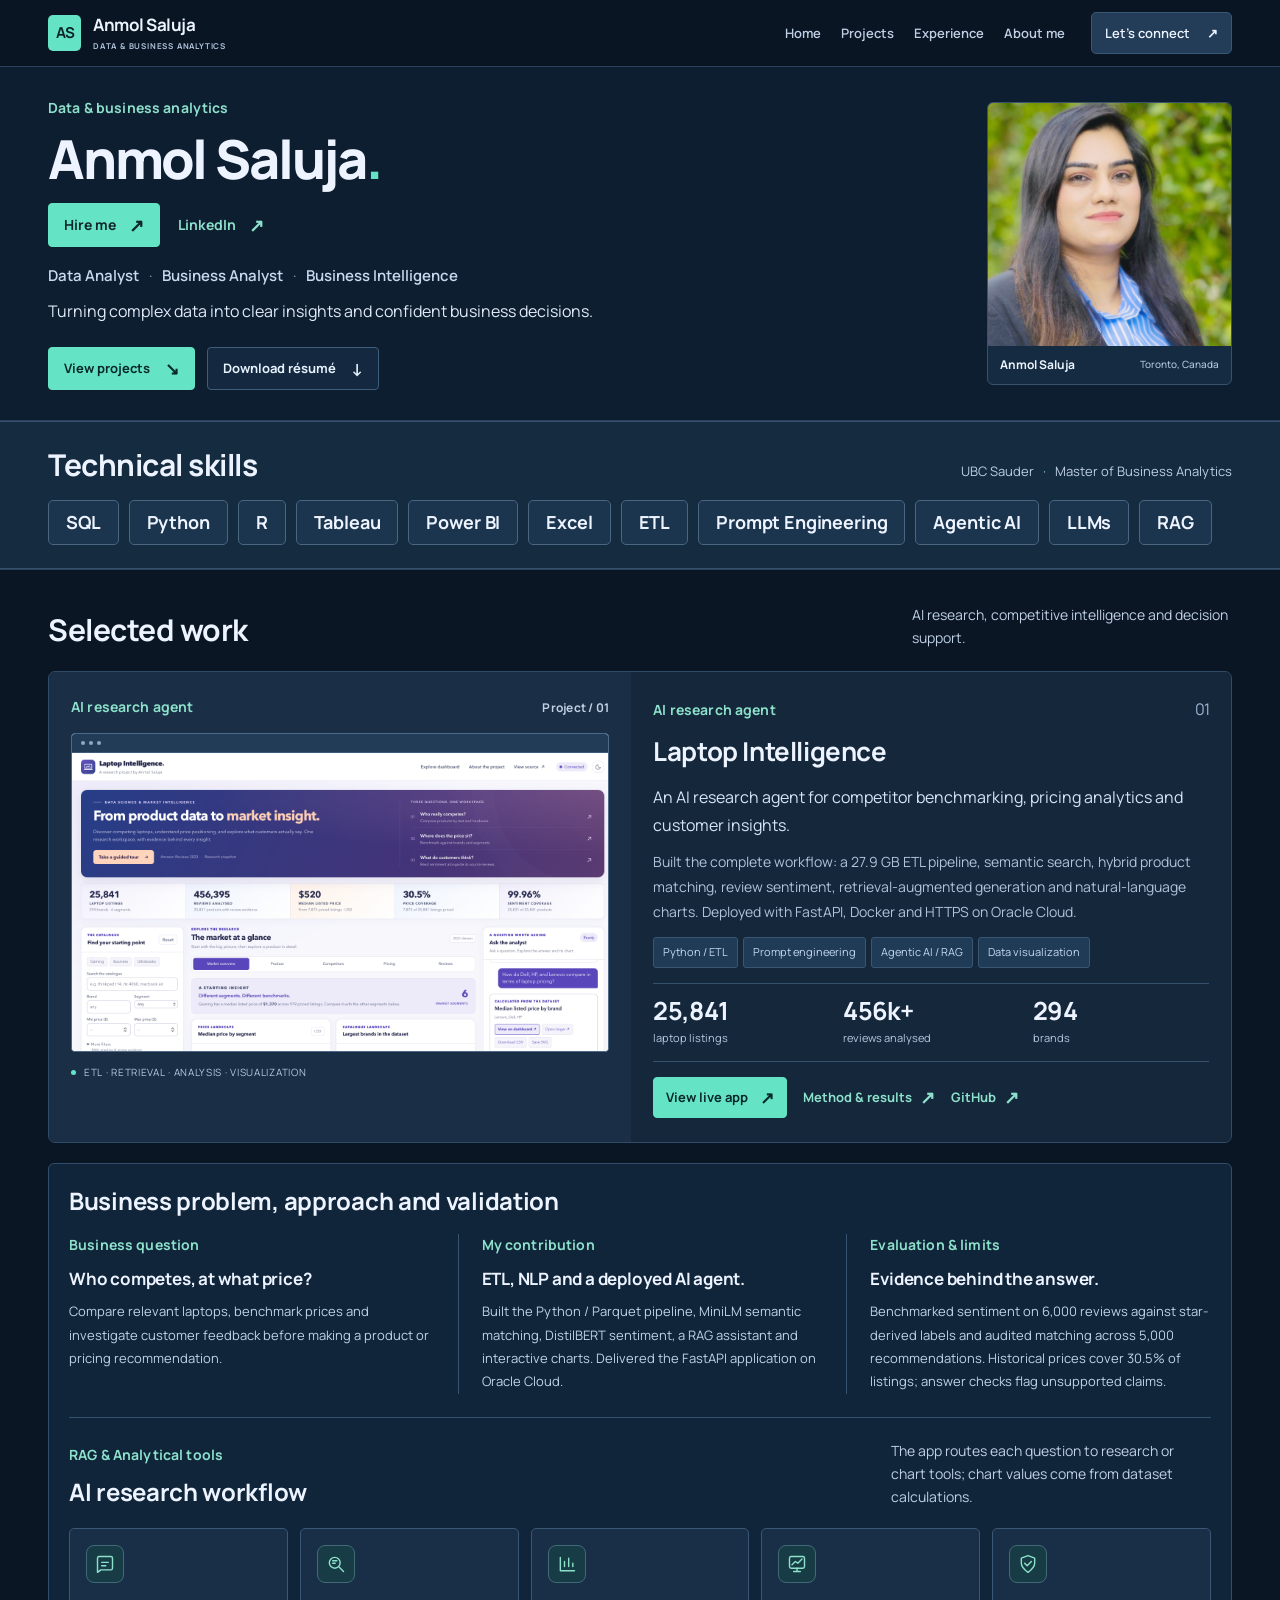
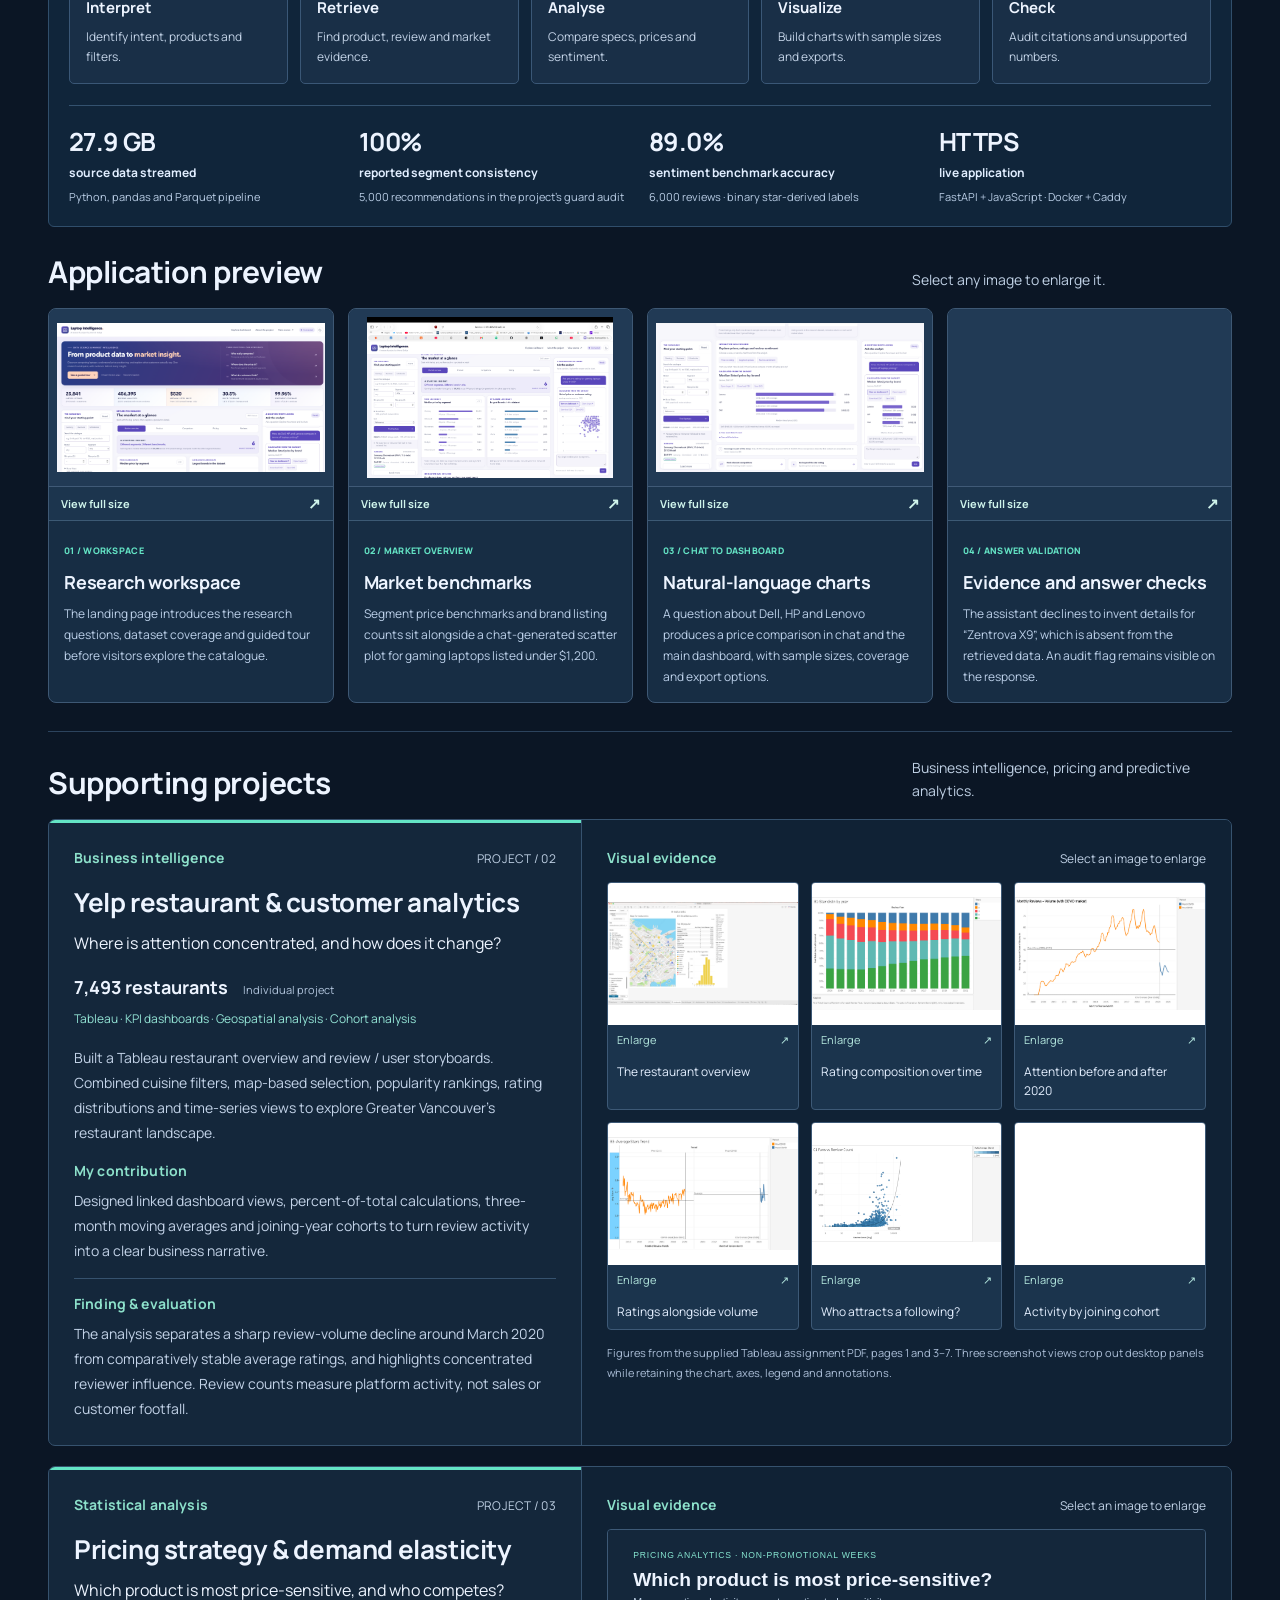
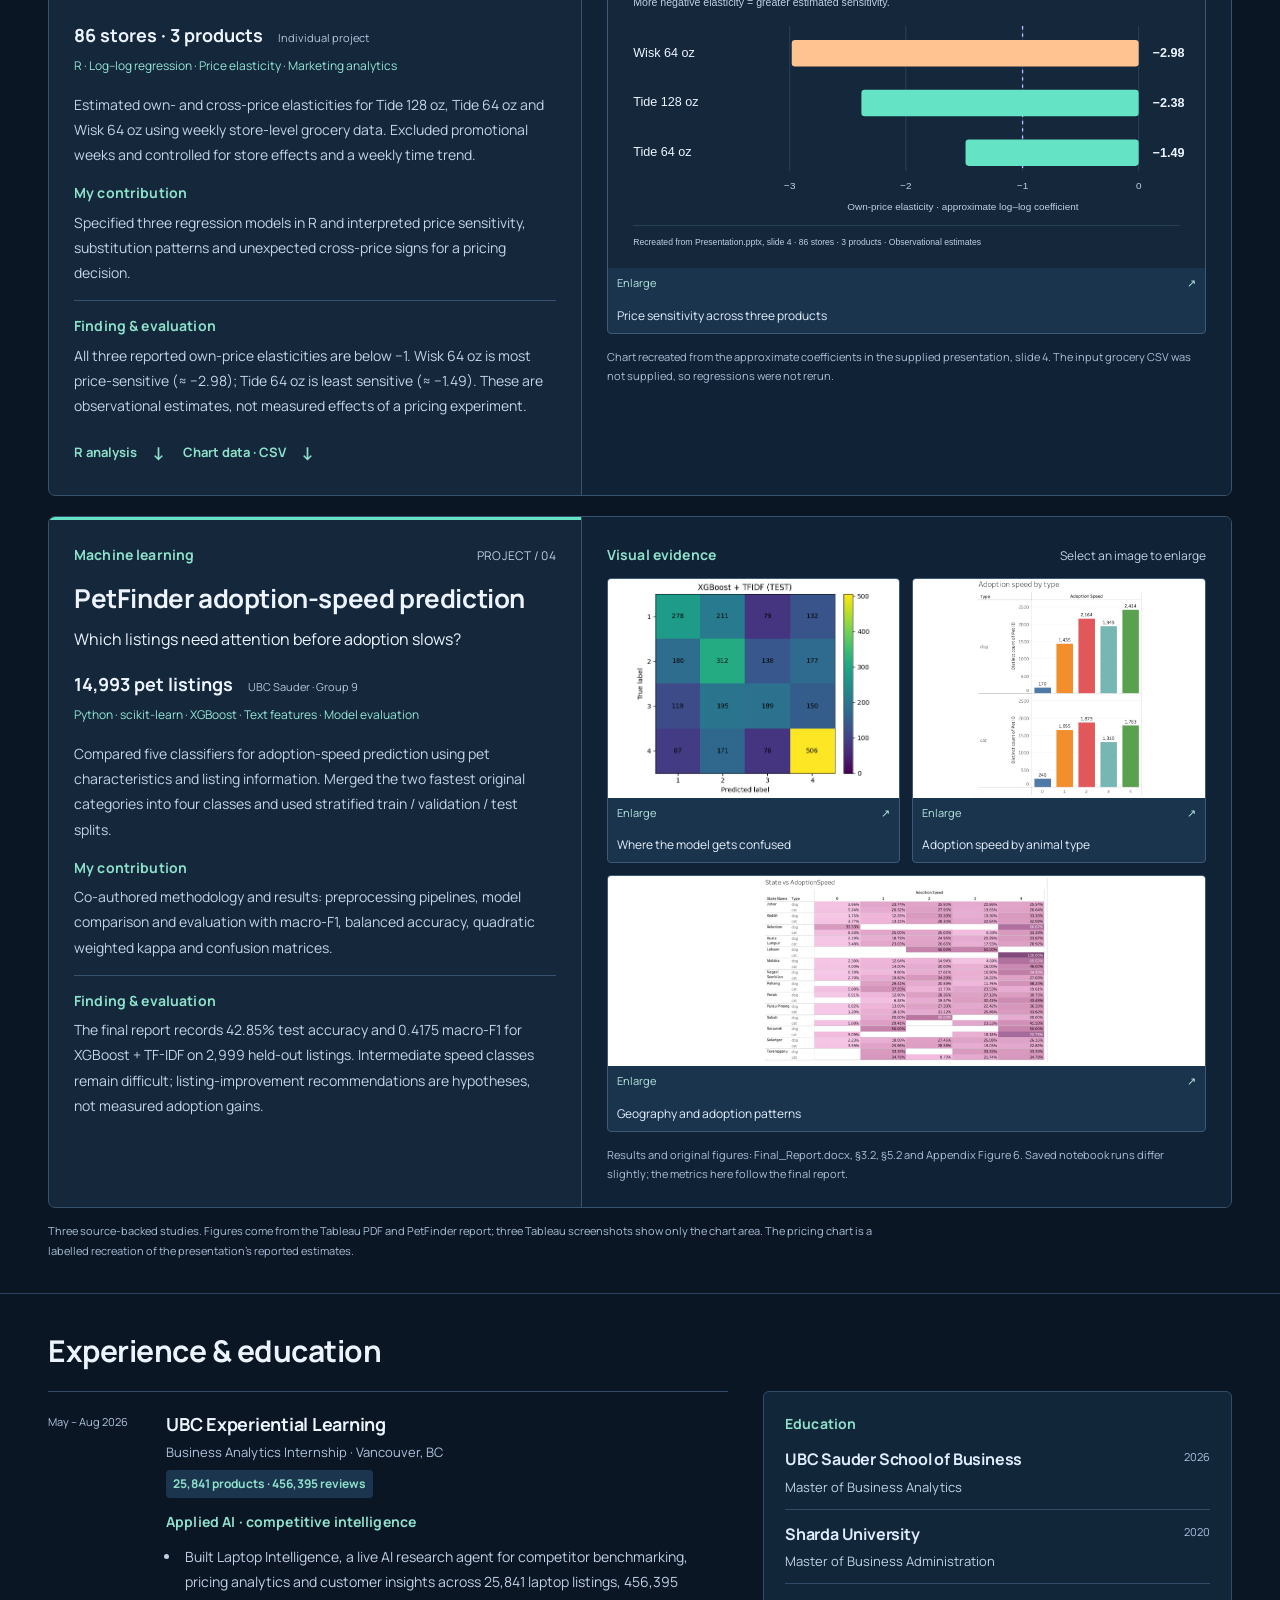
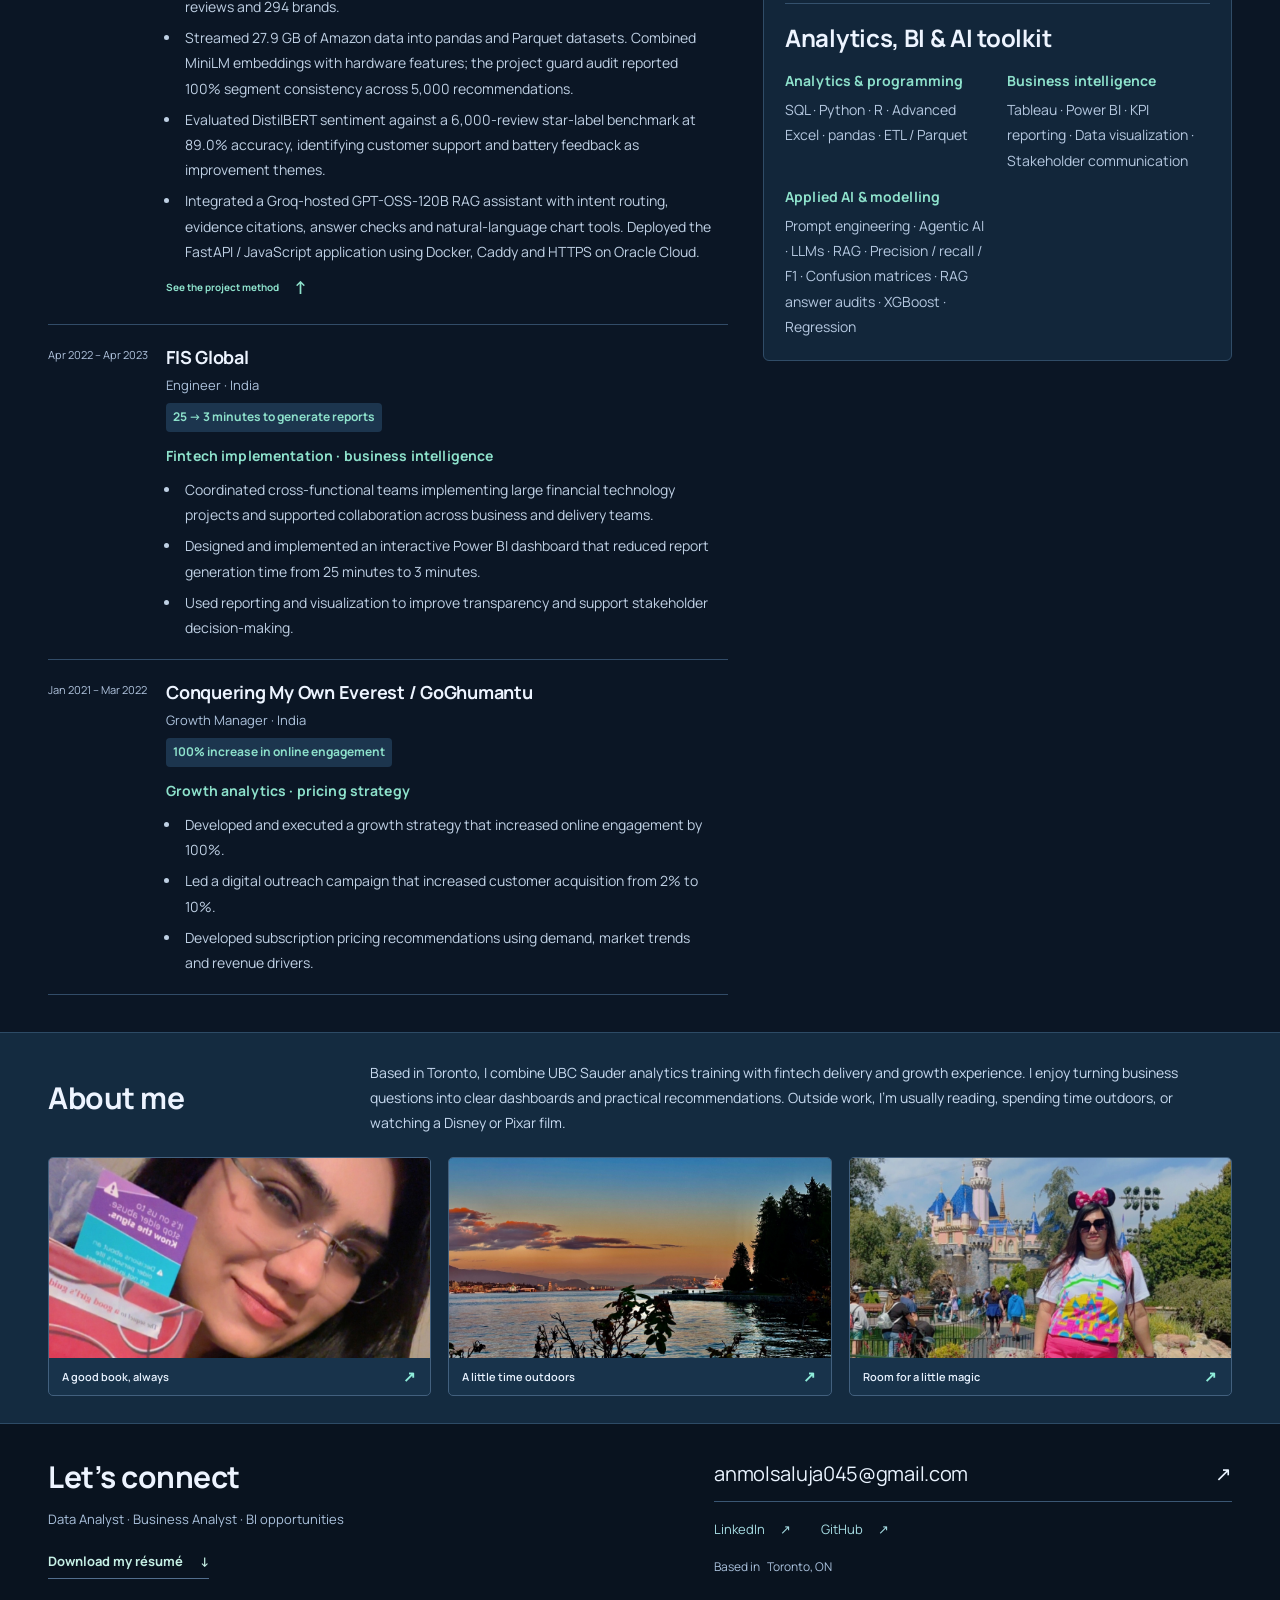
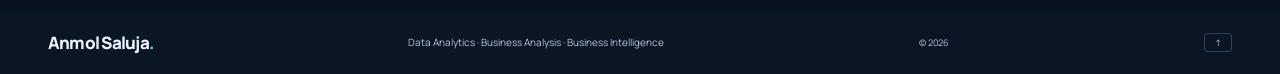
==== commit abce3ae4: "Update portfolio resume with supplied PDF" ====
--- a/index.html
+++ b/index.html
@@ -19,7 +19,7 @@
   <link rel="stylesheet" href="assets/professional.css">
   <link rel="stylesheet" href="assets/project-evidence.css">
   <link rel="stylesheet" href="assets/hiring.css">
-  <script src="assets/content.js" defer></script>
+  <script src="assets/content.js?v=11a4d46e5087" defer></script>
   <script src="assets/main.js" defer></script>
   <script src="assets/gallery.js" defer></script>
 </head>
